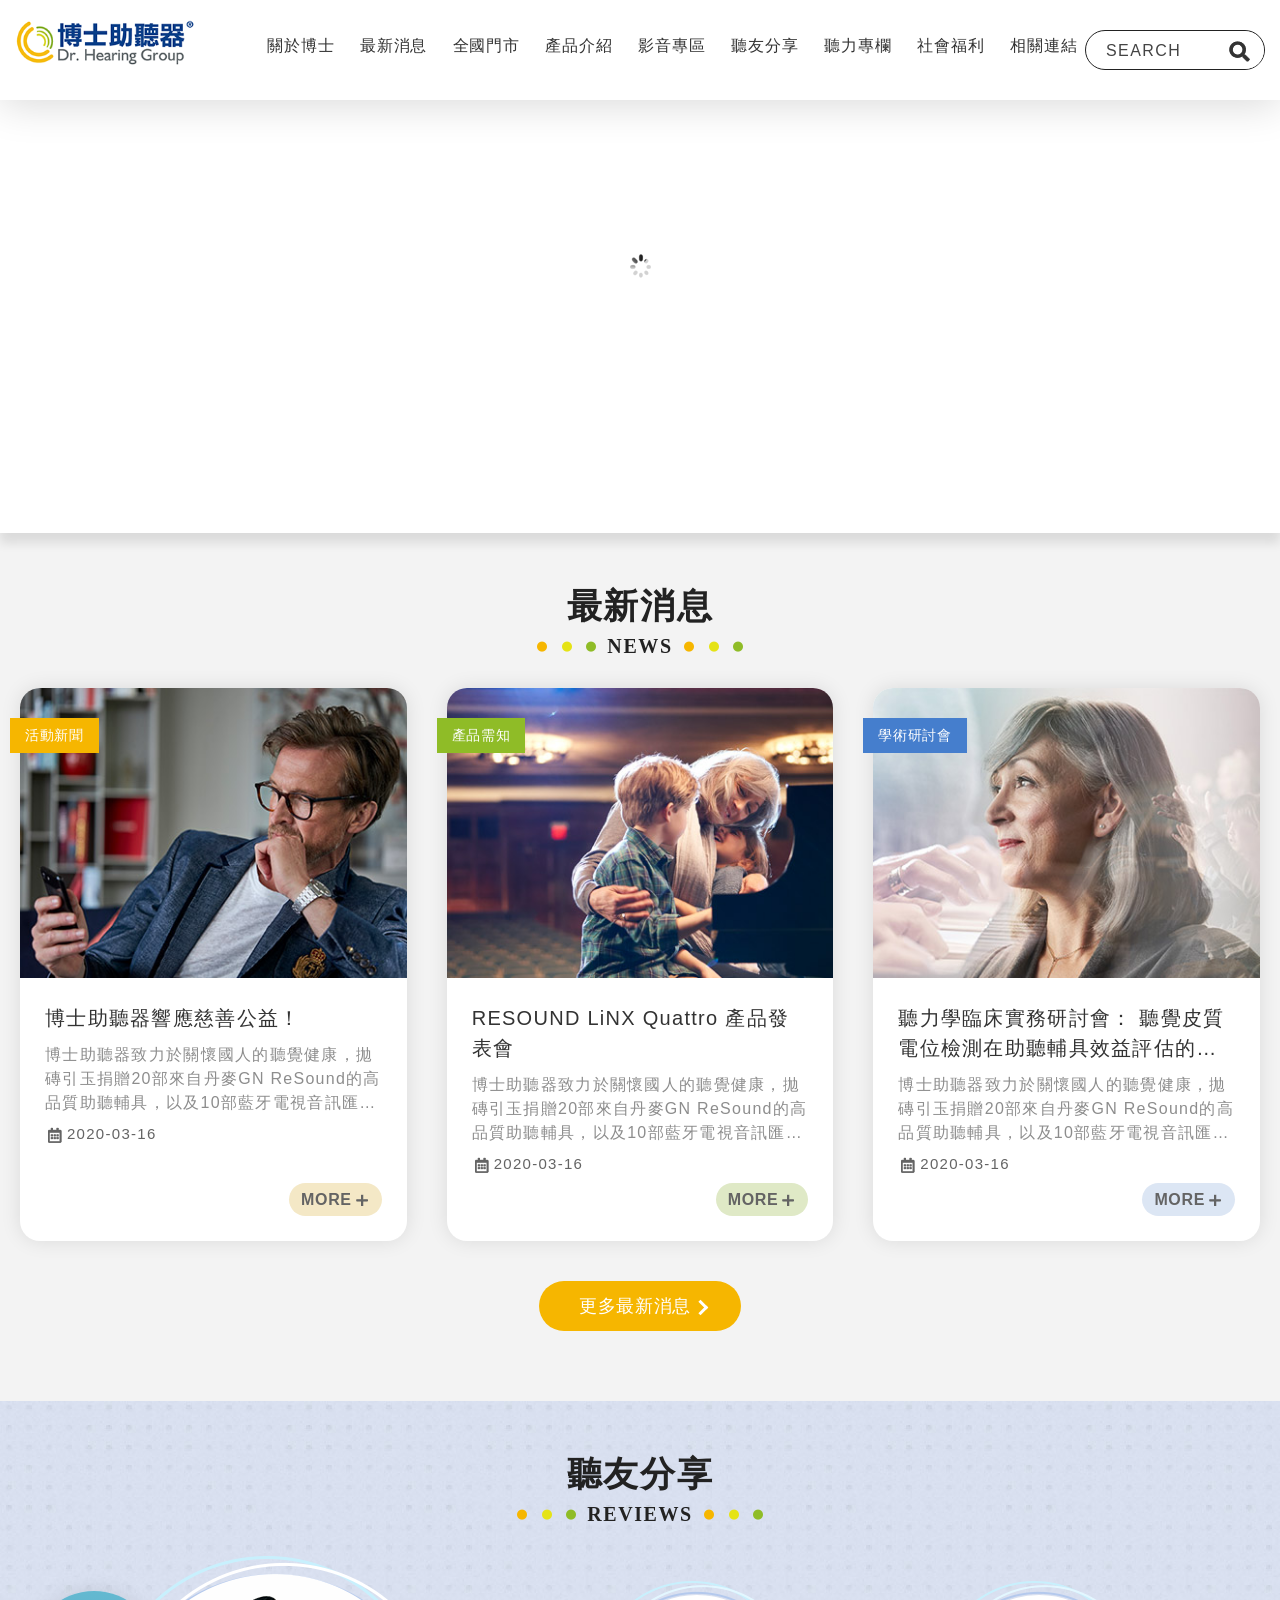
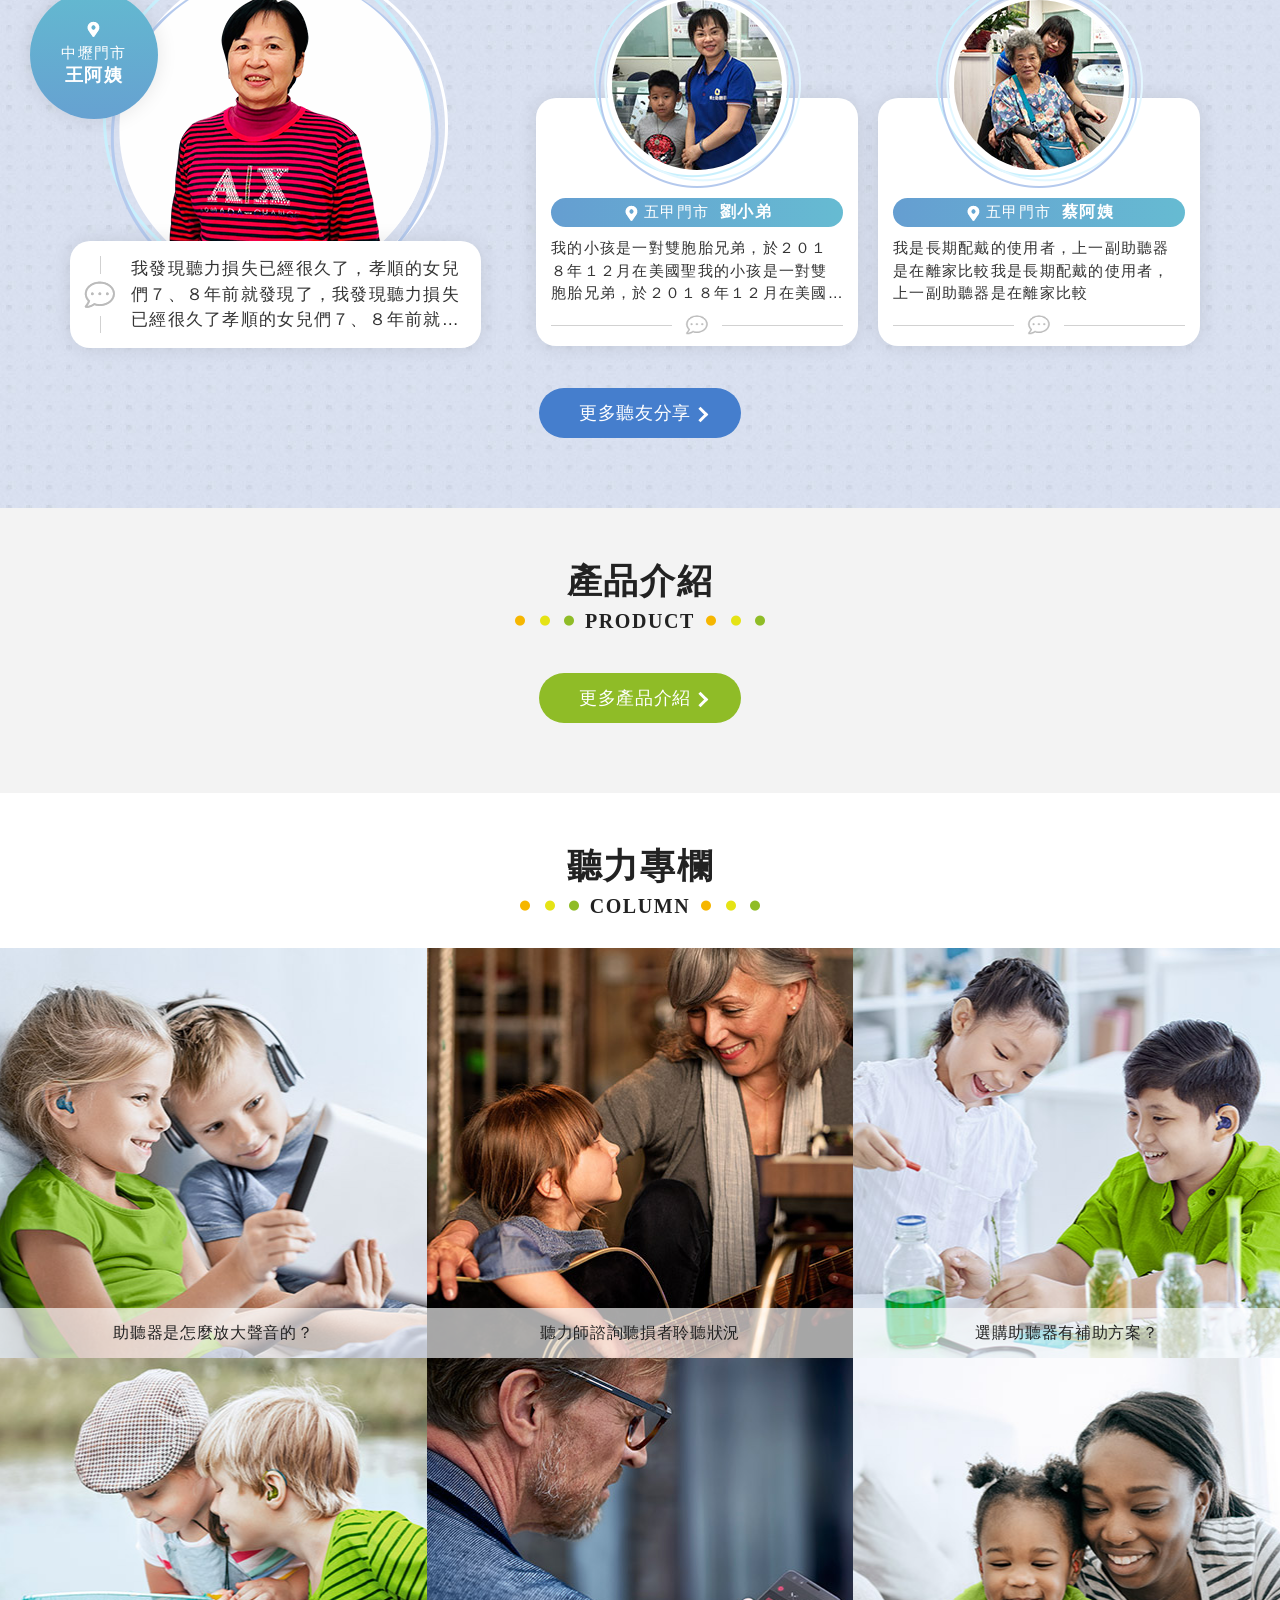
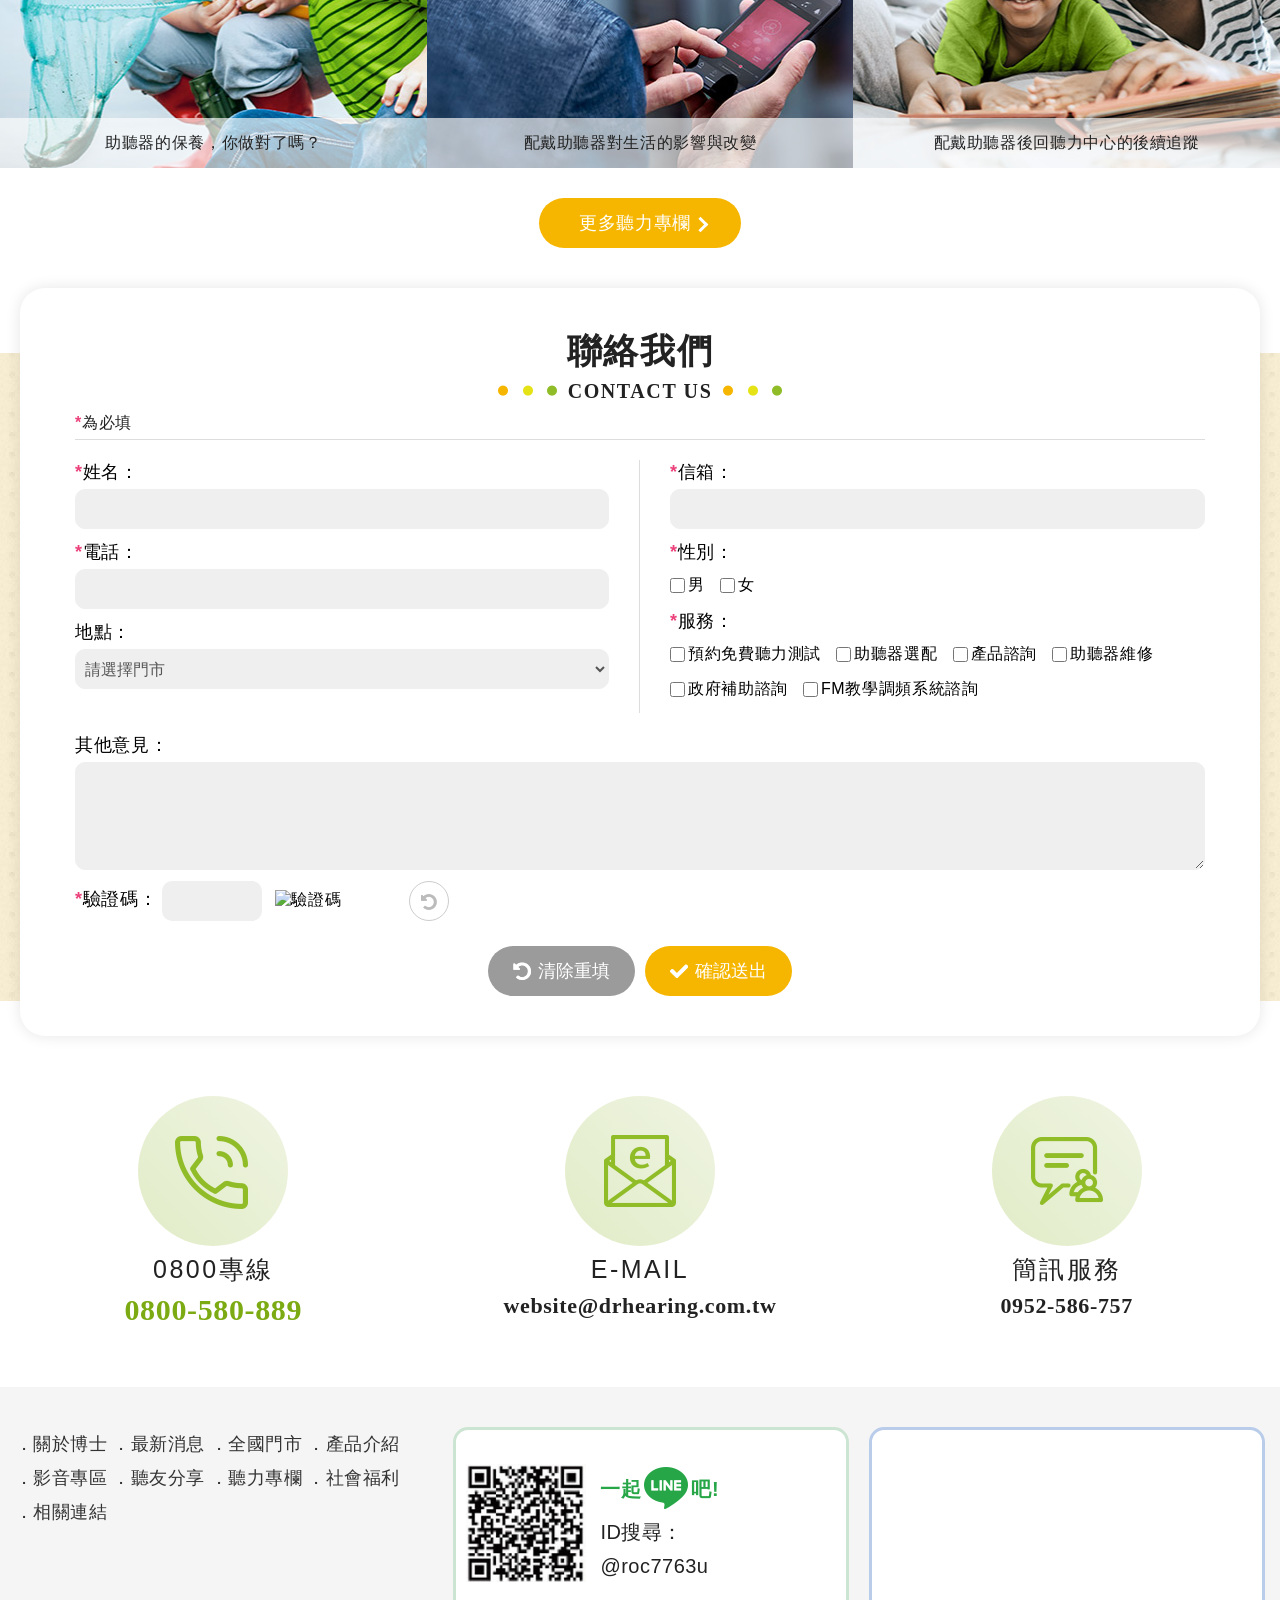
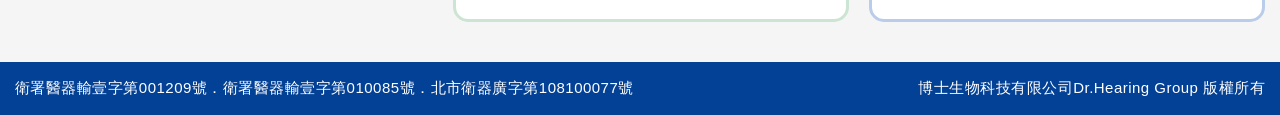
==== drhearing/index.html @ f8153445 "Add files via upload" ====
<!doctype html>
<html lang="zh-Hant-TW">
<head>
<meta charset="utf-8">
<meta http-equiv="content-language" content="zh-Hant-TW" />
<meta name="viewport" content="width=device-width, initial-scale=1.0, user-scalable=no, minimum-scale=1.0, maximum-scale=1.0" />
<meta name="apple-mobile-web-app-capable" content="yes" />
<title>首頁-博士助聽器</title>
<link rel="shortcut icon" href="layout/tw/images/favicon.ico" type="image/x-icon"/>
<link href="layout/tw/css/style.css" rel="stylesheet" type="text/css" />
<link href="layout/tw/css/jquery.mmenu.css" rel="stylesheet" type="text/css" />
<link href="layout/tw/css/owl.carousel.css" rel="stylesheet" type="text/css" />
<link href="layout/tw/css/index.css" rel="stylesheet" type="text/css" />
<script src="js/jquery-1.8.1.min.js"></script>
<script src="js/jquery-iifun.js"></script>
<script src="js/jquery.mmenu.min.all.js"></script>

<script>
$(function() {
    $('#MenuMobile').mmenu();
});
</script>

<link href="layout/tw/css/width_narrow.css" rel="stylesheet" type="text/css" media="only screen and (max-width: 639px)" />
<link href="layout/tw/css/width_wide.css" rel="stylesheet" type="text/css" media="only screen and (min-width: 640px) and (max-width: 1023px)" />
<link href="layout/tw/css/width_desktop.css" rel="stylesheet" type="text/css" media="only screen and (min-width: 1024px)" />
<!--[if IE 9]>
<link href="layout/tw/css/ie9_fix.css" rel="stylesheet" type="text/css" /><![endif]--><!-- css for IE9 -->
<script src="js/jquery.bxslider.js"></script>
<script src="js/owl.carousel.min.js"></script>
<script>
$(window).load(function(){
    //主視覺   
    $('.bxSlider_list').each(function(){
        if ($(this).find('li').length > 1) {
            $(this).bxSlider({
                mode: 'horizontal',
                auto: true,
                nextText: '下一頁',
                prevText: '上一頁',
                useCSS: false
            });
        }
    });
    $('.bxSlider_list').addClass('show')
});

$(document).ready(function(){   
    //商品輪播
    $(".product_list.owl-carousel").owlCarousel({
        rewind: true,
        nav: true,
        dots: false,
        responsiveClass: true,
        responsive: {
          0: {
            items: 1
          },
          480: {
            items: 2
          },
          768: {
            items: 3
          },
          1024: {
            items: 4
          }
        }
    });
});
</script>

</head>

<body>
<div id="Wrap">
    <!-- Header start -->
    <header id="Header"><div>
        <h1 class="logo"><a href="index.html" title="博士助聽器 Dr. Hearing Group"><img src="layout/tw/images/logo.png" alt="博士助聽器 Dr. Hearing Group"></a></h1>

        <!-- desktop menu-->
        <nav id="Menu"><div>
            <ul>
                <li><a href="">關於博士</a></li>                             
                <li><a href="content/tw/news_list.html">最新消息</a>
                    <ul>
                        <li><a href="">學術研討會</a></li>
                        <li><a href="">活動消息</a></li>
                        <li><a href="">產品新知</a></li>
                    </ul>
                </li>                             
                <li><a href="">全國門市</a></li>                             
                <li><a href="">產品介紹</a>
                    <ul>
                        <li><a href="">助聽器</a>
                            <ul>
                                <li><a href="">商品1-1</a></li>
                                <li><a href="">商品1-2</a></li>
                                <li><a href="">商品1-3</a></li>
                            </ul>
                        </li>
                        <li><a href="">FM調頻系統</a></li>
                        <li><a href="">數位無線系統</a></li>
                        <li><a href="">周邊輔具</a></li>
                        <li><a href="">耳模資訊</a></li>
                    </ul>
                </li>                             
                <li><a href="">影音專區</a>
                    <ul>
                        <li><a href="">聽力保健</a></li>
                        <li><a href="">認識助聽器</a></li>
                        <li><a href="">其他</a></li>
                    </ul>
                </li>                             
                <li><a href="">聽友分享</a></li>                             
                <li><a href="">聽力專欄</a></li>  
                <li><a href="">社會福利</a></li>  
                <li><a href="">相關連結</a>
                    <ul>
                        <li><a href="">第二層測試</a>
                            <ul>
                                <li><a href="">第三層測試</a></li>
                                <li><a href="">第三層測試</a></li>
                                <li><a href="">第三層測試</a></li>
                            </ul>
                        </li>
                        <li><a href="">第二層測試</a></li>
                    </ul>
                </li>    
            </ul>
        </div></nav>

        <!-- search-->
        <div class="header_search"> 
            <label for="">全站搜尋</label>
            <input type="text" placeholder="SEARCH" accesskey="S" /> 
            <div class="btn"><input type="submit" value="搜尋" title="搜尋" onclick="javascript:window.location.href ='content/tw/search_result.html'" /></div>
        </div>        
    </div></header><!-- Header end -->
    
    <!-- 輪播Banner -->
    <div id="KeyVisual"><div>
        <ul class="bxSlider_list">
            <li><a href="" title="標題"><img src="layout/banner_01.jpg" alt="標題" /></a></li>
            <li><a href="" title="標題"><img src="layout/banner_01.jpg" alt="標題" /></a></li>
            <li><a href="" title="標題"><img src="layout/banner_01.jpg" alt="標題" /></a></li>
        </ul>
    </div></div>
      
    <!--IndexCenter start=====-->
    <div id="Center" class="IndexCenter">
        <!-- ========== 最新消息 start ========== -->
        <div class="IndexBlock IndexNews"><div>
            <div class="indexTitle"><h2>最新消息</h2><div class="subtitle">NEWS</div></div>
            <div class="news_list">
                <div class="item"><div>
                    <div class="img"><a href="content/tw/news_cont.html"><div style="background-image: url(layout/img_news_01.jpg);"></div></a></div>
                    <div class="cont">
                        <div class="tag">活動新聞</div>
                        <div class="title"><a href="content/tw/news_cont.html">博士助聽器響應慈善公益！</a></div>
                        <div class="desc">
                            博士助聽器致力於關懷國人的聽覺健康，拋磚引玉捐贈20部來自丹麥GN ReSound的高品質助聽輔具，以及10部藍牙電視音訊匯流器提供給弘道老人福利基金會，期盼能讓更多朋友一同共襄盛舉，並提升長者們的生活品質 
                        </div>
                        <div class="date">2020-03-16</div>       
                    </div>
                    <div class="more_btn"><a href="content/tw/news_cont.html">MORE</a></div>
                </div></div>

                <div class="item"><div> 
                    <div class="img"><a href="content/tw/news_cont.html"><div style="background-image: url(layout/img_news_02.jpg);"></div></a></div>
                    <div class="cont">
                        <div class="tag">產品需知</div>
                        <div class="title"><a href="content/tw/news_cont.html">RESOUND LiNX Quattro 產品發表會</a></div>
                        <div class="desc">
                            博士助聽器致力於關懷國人的聽覺健康，拋磚引玉捐贈20部來自丹麥GN ReSound的高品質助聽輔具，以及10部藍牙電視音訊匯流器提供給弘道老人福利基金會，期盼能讓更多朋友一同共襄盛舉，並提升長者們的生活品質                        
                        </div>
                        <div class="date">2020-03-16</div>       
                    </div>
                    <div class="more_btn"><a href="content/tw/news_cont.html">MORE</a></div>
                </div></div>

                <div class="item"><div>   
                    <div class="img"><a href="content/tw/news_cont.html"><div style="background-image: url(layout/img_news_03.jpg);"></div></a></div>
                    <div class="cont">
                        <div class="tag">學術研討會</div>
                        <div class="title"><a href="content/tw/news_cont.html">聽力學臨床實務研討會： 聽覺皮質電位檢測在助聽輔具效益評估的應用</a></div>
                        <div class="desc">
                            博士助聽器致力於關懷國人的聽覺健康，拋磚引玉捐贈20部來自丹麥GN ReSound的高品質助聽輔具，以及10部藍牙電視音訊匯流器提供給弘道老人福利基金會，期盼能讓更多朋友一同共襄盛舉，並提升長者們的生活品質                        
                        </div>
                        <div class="date">2020-03-16</div>       
                    </div>
                    <div class="more_btn"><a href="content/tw/news_cont.html">MORE</a></div>
                </div></div> 
            </div>
            <div class="indexMoreBtn"><a href=""><span>更多最新消息</span></a></div>        
        </div></div><!-- ========== 最新消息 end ========== -->

        <!-- ========== 聽友分享 start ==========-->
        <div class="IndexBlock IndexReviews"><div>
            <div class="indexTitle"><h2>聽友分享</h2><div class="subtitle">REVIEWS</div></div>
            <div class="reviews_box"><div>
                <!-- 分享者(大) -->
                <div class="sharer_big itemBox">
                    <div class="img_box">
                        <div class="info"><div>
                            <div class="store"><span>中壢門市</span></div>
                            <div class="name">王阿姨</div>
                        </div></div>
                        <!-- 人物圖片尺寸建議310px*310px -->
                        <div class="img"><div><img src="layout/img_sharer_01.png" alt="王阿姨"></div></div>
                    </div>
                    <div class="cont">
                        <div class="desc">
                            <span><a href="">
                            我發現聽力損失已經很久了，孝順的女兒們７、８年前就發現了，我發現聽力損失已經很久了孝順的女兒們７、８年前就發現了，我發現聽力損失已經很久了孝順的
                            </a></span>
                        </div>         
                    </div>       
                </div>

                <!-- 分享者(中) -->
                <div class="sharer_mid itemBox">
                    <div class="item"><div>
                        <div class="img"><div><img src="layout/img_sharer_02.jpg" alt="劉小弟"></div></div>
                        <div class="cont">
                            <div class="info">
                                <div class="store">五甲門市</div>
                                <div class="name">劉小弟</div>
                            </div>
                            <div class="desc">
                                <span><a href="">
                                我的小孩是一對雙胞胎兄弟，於２０１８年１２月在美國聖我的小孩是一對雙胞胎兄弟，於２０１８年１２月在美國聖
                                </a></span>
                            </div>
                        </div>
                    </div></div>

                    <div class="item"><div>
                        <div class="img"><div><img src="layout/img_sharer_03.jpg" alt="蔡阿姨"></div></div>
                        <div class="cont">
                            <div class="info">
                                <div class="store">五甲門市</div>
                                <div class="name">蔡阿姨</div>
                            </div>
                            <div class="desc">
                                <span><a href="">
                                我是長期配戴的使用者，上一副助聽器是在離家比較我是長期配戴的使用者，上一副助聽器是在離家比較
                                </a></span>
                            </div>
                        </div>
                    </div></div>  
                </div>

            </div></div>
            <div class="indexMoreBtn"><a href=""><span>更多聽友分享</span></a></div>   
        </div></div><!--========== 聽友分享 end ========== -->

        <!-- ========== 產品介紹 start ==========-->
        <div class="IndexBlock IndexProduct"><div>
            <div class="indexTitle"><h2>產品介紹</h2><div class="subtitle">PRODUCT</div></div>
            <div class="product_list owl-carousel">
                <div class="item"><div>
                    <div class="img"><a href=""><div style="background-image:url(layout/img_pro_01.jpg)"></div></a></div>          
                    <div class="cont">
                        <div class="brand"><a href="">Starkey</a></div>
                        <div class="title"><a href="">Starkey Livio 1000a全新特仕版</a></div>
                    </div>
                    <div class="more_btn"><a href="">MORE</a></div>
                </div></div>             
                <div class="item"><div>
                    <div class="img"><a href=""><div style="background-image:url(layout/img_pro_02.jpg)"></div></a></div>          
                    <div class="cont">
                        <div class="brand"><a href="">PHONAK</a></div>
                        <div class="title"><a href="">CROS B 單側聽損使用者</a></div>
                    </div>
                    <div class="more_btn"><a href="">MORE</a></div>
                </div></div>   
                <div class="item"><div>
                    <div class="img"><a href=""><div style="background-image:url(layout/img_pro_03.jpg)"></div></a></div>          
                    <div class="cont">
                        <div class="brand"><a href="">PHONAK</a></div>
                        <div class="title"><a href="">Naída™ B 強力型助聽器</a></div>
                    </div>
                    <div class="more_btn"><a href="">MORE</a></div>
                </div></div> 
                <div class="item"><div>
                    <div class="img"><a href=""><div style="background-image:url(layout/img_pro_04.jpg)"></div></a></div>          
                    <div class="cont">
                        <div class="brand"><a href="">Starkey</a></div>
                        <div class="title"><a href="">Starkey Livio 1000a全新特仕版</a></div>
                    </div>
                    <div class="more_btn"><a href="">MORE</a></div>
                </div></div>
                <div class="item"><div>
                    <div class="img"><a href=""><div style="background-image:url(layout/img_pro_03.jpg)"></div></a></div>          
                    <div class="cont">
                        <div class="brand"><a href="">Starkey</a></div>
                        <div class="title"><a href="">Starkey Livio 1000a全新特仕版</a></div>
                    </div>
                    <div class="more_btn"><a href="">MORE</a></div>
                </div></div> 
                <div class="item"><div>
                    <div class="img"><a href=""><div style="background-image:url(layout/img_pro_04.jpg)"></div></a></div>          
                    <div class="cont">
                        <div class="brand"><a href="">Starkey</a></div>
                        <div class="title"><a href="">Starkey Livio 1000a全新特仕版</a></div>
                    </div>
                    <div class="more_btn"><a href="">MORE</a></div>
                </div></div>

            </div>
            <div class="indexMoreBtn"><a href=""><span>更多產品介紹</span></a></div>   
        </div></div><!--========== 產品介紹 end ========== -->

        <!-- ========== 聽力專欄 start ==========-->
        <div class="IndexColumn">
            <div class="hearing_box titleColumn"><div>
                <div class="indexTitle"><h2>聽力專欄</h2><div class="subtitle">COLUMN</div></div>
            </div></div>
            <div class="hearing_box"><div>
                <div class="img"><a href=""><div style="background-image: url(layout/img_column_01.jpg);"></div></a></div>
                <div class="cont"><a href="">
                    <div class="title">助聽器是怎麼放大聲音的？</div>    
                    <div class="desc">
                        隨著時代變遷，助聽器的普及率與接受度逐漸升高。然而仍有些民眾對於助聽器仍抱持著敬而遠之的態度：覺得讓談話者說話時說大聲一點就好，甚至配戴就好像必須面對自己在生理上有所缺失。其實就像看不清楚時得配眼鏡輔助、牙齒耗損可以訂製假牙、聽不清楚則能選配助聽器。  
                    </div>            
                </a></div>   
            </div></div>
            <div class="hearing_box"><div>
                <div class="img"><a href=""><div style="background-image: url(layout/img_column_02.jpg);"></div></a></div>
                <div class="cont"><a href="">
                    <div class="title">聽力師諮詢聽損者聆聽狀況</div>    
                    <div class="desc">
                        隨著時代變遷，助聽器的普及率與接受度逐漸升高。然而仍有些民眾對於助聽器仍抱持著敬而遠之的態度：覺得讓談話者說話時說大聲一點就好，甚至配戴就好像必須面對自己在生理上有所缺失。其實就像看不清楚時得配眼鏡輔助、牙齒耗損可以訂製假牙、聽不清楚則能選配助聽器。  
                    </div>            
                </a></div>   
            </div></div>
            <div class="hearing_box"><div>
                <div class="img"><a href=""><div style="background-image: url(layout/img_column_03.jpg);"></div></a></div>
                <div class="cont"><a href="">
                    <div class="title">選購助聽器有補助方案？</div>    
                    <div class="desc">
                        隨著時代變遷，助聽器的普及率與接受度逐漸升高。然而仍有些民眾對於助聽器仍抱持著敬而遠之的態度：覺得讓談話者說話時說大聲一點就好，甚至配戴就好像必須面對自己在生理上有所缺失。其實就像看不清楚時得配眼鏡輔助、牙齒耗損可以訂製假牙、聽不清楚則能選配助聽器。  
                    </div>            
                </a></div>   
            </div></div>
            <div class="hearing_box"><div>
                <div class="img"><a href=""><div style="background-image: url(layout/img_column_04.jpg);"></div></a></div>
                <div class="cont"><a href="">
                    <div class="title">助聽器的保養，你做對了嗎？</div>    
                    <div class="desc">
                        隨著時代變遷，助聽器的普及率與接受度逐漸升高。然而仍有些民眾對於助聽器仍抱持著敬而遠之的態度：覺得讓談話者說話時說大聲一點就好，甚至配戴就好像必須面對自己在生理上有所缺失。其實就像看不清楚時得配眼鏡輔助、牙齒耗損可以訂製假牙、聽不清楚則能選配助聽器。  
                    </div>            
                </a></div>   
            </div></div>   
            <div class="hearing_box"><div>
                <div class="img"><a href=""><div style="background-image: url(layout/img_column_05.jpg);"></div></a></div>
                <div class="cont"><a href="">
                    <div class="title">配戴助聽器對生活的影響與改變</div>    
                    <div class="desc">
                        隨著時代變遷，助聽器的普及率與接受度逐漸升高。然而仍有些民眾對於助聽器仍抱持著敬而遠之的態度：覺得讓談話者說話時說大聲一點就好，甚至配戴就好像必須面對自己在生理上有所缺失。其實就像看不清楚時得配眼鏡輔助、牙齒耗損可以訂製假牙、聽不清楚則能選配助聽器。  
                    </div>            
                </a></div>   
            </div></div>
            <div class="hearing_box"><div>
                <div class="img"><a href=""><div style="background-image: url(layout/img_column_06.jpg);"></div></a></div>
                <div class="cont"><a href="">
                    <div class="title">配戴助聽器後回聽力中心的後續追蹤</div>    
                    <div class="desc">
                        隨著時代變遷，助聽器的普及率與接受度逐漸升高。然而仍有些民眾對於助聽器仍抱持著敬而遠之的態度：覺得讓談話者說話時說大聲一點就好，甚至配戴就好像必須面對自己在生理上有所缺失。其實就像看不清楚時得配眼鏡輔助、牙齒耗損可以訂製假牙、聽不清楚則能選配助聽器。  
                    </div>            
                </a></div>   
            </div></div>  
            <div class="hearing_box moreBtn"><a href="">
                <div class="btn"><div class="icon"></div><div class="text">更多聽力專欄</div></div>
            </a></div>
        </div><!--========== 聽力專欄 end ========== -->

        <!-- ========== 聯絡我們 start ==========-->
        <div class="IndexBlock IndexContactUs"><div>
            <div class="indexTitle"><h2>聯絡我們</h2><div class="subtitle">CONTACT US</div></div>
            <fieldset class="FormGroup FormElmt">
                <legend class="form_group_title"><span>聯絡我們</span></legend>
                <div class="textBlock"><span class="required">*</span>為必填</div>
                <div class="FormTableWrap">
                    <div class="FormTable col-2">
                        <div class="item">
                            <div class="title"><span class="required">*</span><label>姓名</label></div>
                            <div class="cont"><input type="text" class="fullwidth" /></div>  
                        </div>
                        <div class="item">
                            <div class="title"><span class="required">*</span><label>電話</label></div>
                            <div class="cont"><input type="text" class="fullwidth" /></div>  
                        </div>
                        <div class="item">
                            <div class="title"><label>地點</label></div>
                            <div class="cont">
                                <select title="請選擇門市" class="fullwidth">
                                    <option>請選擇門市</option>
                                    <option>基隆門市</option>
                                    <option>台北復興門市</option>
                                    <option>台北天母門市</option>       
                                </select>
                            </div>  
                        </div>         
                    </div>
                    <div class="FormTable col-2">
                        <div class="item">
                            <div class="title"><span class="required">*</span><label>信箱</label></div>
                            <div class="cont"><input type="text" class="fullwidth" /></div>  
                        </div>
                        <div class="item">
                            <div class="title"><span class="required">*</span>性別</div>
                            <div class="cont">
                                <div class="input_group">
                                    <div><label><input type="checkbox" name="">男</label></div>
                                    <div><label><input type="checkbox" name="">女</label></div>
                                </div>  
                            </div>  
                        </div>
                        <div class="item">
                            <div class="title"><span class="required">*</span>服務</div>
                            <div class="cont">
                                <div class="input_group">
                                    <div><label><input type="checkbox" name="">預約免費聽力測試</label></div>
                                    <div><label><input type="checkbox" name="">助聽器選配</label></div>
                                    <div><label><input type="checkbox" name="">產品諮詢</label></div>
                                    <div><label><input type="checkbox" name="">助聽器維修</label></div>
                                    <div><label><input type="checkbox" name="">政府補助諮詢</label></div>
                                    <div><label><input type="checkbox" name="">FM教學調頻系統諮詢</label></div>
                                </div>    
                            </div>  
                        </div>
                    </div>
                    <div class="FormTable col-1">
                        <div class="item">
                            <div class="title"><label>其他意見</label></div>
                            <div class="cont"><textarea rows="5" class="fullwidth"></textarea></div>  
                        </div>     
                        <div class="item randomcodeBox">
                            <div class="title"><span class="required">*</span><label>驗證碼</label></div>
                            <div class="cont">
                                <div class="randomcode">
                                    <div class="input"><input type="text" title="輸入驗證碼" /></div>
                                    <div class="img"><img src="layout/RandomCode.jpg" alt="驗證碼" /></div>
                                    <div class="btn">
                                        <span class="refresh"><input type="button" value="更換驗證碼" title="更換驗證碼" /></span>
                                    </div>
                                </div>
                            </div>  
                        </div>  
                    </div>
                </div>        
            </fieldset>
            <div class="BtnCommon large">
                <div class="reset"><span><input type="reset" value="清除重填" /></span></div>
                <div class="submit"><span><input type="submit" value="確認送出" /></span></div>
            </div>
        </div></div><!--========== 聯絡我們 end ========== -->

        <!-- ========== 聯絡資訊 start ==========-->
        <div class="IndexBlock IndexInfo"><div>
            <div class="info_list">
                <div class="item">
                    <div class="iconBox"><img src="layout/icon_contact_01.png"></div>
                    <div class="title">0800專線</div>
                    <div class="cont"><span class="big">0800-580-889</span></div>
                </div>
                <div class="item">
                    <div class="iconBox"><img src="layout/icon_contact_02.png"></div>
                    <div class="title">E-mail</div>
                    <div class="cont">website@drhearing.com.tw</div>
                </div> 
                <div class="item">
                    <div class="iconBox"><img src="layout/icon_contact_03.png"></div>
                    <div class="title">簡訊服務</div>
                    <div class="cont">0952-586-757</div>
                </div>  
            </div>
            
        </div></div><!--========== 聯絡我們 end ========== -->

    </div><!--IndexCenter end=====-->

    <div class="BtnTop"><a href="#" title="回最上層">TOP</a></div>

    <!--Footer-->
    <footer id="Footer">
        <div class="footerTop">
            <div class="footer_menu">
                <ul>
                    <li><a href="">關於博士</a></li>
                    <li><a href="">最新消息</a></li>
                    <li><a href="">全國門市</a></li>
                    <li><a href="">產品介紹</a></li>
                    <li><a href="">影音專區</a></li>
                    <li><a href="">聽友分享</a></li>
                    <li><a href="">聽力專欄</a></li>
                    <li><a href="">社會福利</a></li>
                    <li><a href="">相關連結</a></li>
                </ul> 
            </div>
            <div class="footer_social">
                <div class="Line item"><div>
                    <div class="QRcode"><img src="layout/img_QRcode.jpg" alt="博士助聽器 Line QR code"></div>
                    <div class="cont">
                        <div class="title">一起<img src="layout/tw/images/img_line.png" alt="Line">吧!</div>
                        <div class="text">ID搜尋：<br> @roc7763u </div>
                    </div>  
                </div></div>
                <div class="Facebook item"><div>
                    <iframe src="https://www.facebook.com/plugins/page.php?href=https%3A%2F%2Fwww.facebook.com%2F%25E5%258D%259A%25E5%25A3%25AB%25E5%258A%25A9%25E8%2581%25BD%25E5%2599%25A8-DrHearing-Group-549896291707597%2F&tabs=timeline&width=340&height=165&small_header=false&adapt_container_width=true&hide_cover=false&show_facepile=true&appId" scrolling="no" frameborder="0" allowTransparency="true" allow="encrypted-media"></iframe>                
                </div></div>
            </div>
        </div>

        <div class="footerBottom"><div>
            <ul class="text">
                <li>衛署醫器輸壹字第001209號</li>
                <li>衛署醫器輸壹字第010085號</li>
                <li>北市衛器廣字第108100077號</li>
            </ul>
            <div class="Copyright"><span>博士生物科技有限公司Dr.Hearing Group 版權所有</span></div>
        </div></div>
    </footer>

    <!-- 行動裝置版選單-->
    <div id="nav">
        <div class="switch"><a href="#MenuMobile"><span class="menu-action"><i></i></span></a></div>
        <div id="MenuMobile">
            <ul>
                <li class="mm-search"><span class="search_box"><input placeholder="站內搜尋" type="text" value="" /><input type="button" value="搜尋" class="btn" /></span></li>
                <li><a href="index.html">首頁</a></li>         
                <li><a href="">關於博士</a></li>                             
                <li><a href="content/tw/news_list.html">最新消息</a>
                    <ul>
                        <li><a href="">學術研討會</a></li>
                        <li><a href="">活動消息</a></li>
                        <li><a href="">產品新知</a></li>
                    </ul>
                </li>                             
                <li><a href="">全國門市</a></li>                             
                <li><a href="">產品介紹</a>
                    <ul>
                        <li><a href="">助聽器</a>
                            <ul>
                                <li><a href="">商品1-1</a></li>
                                <li><a href="">商品1-2</a></li>
                                <li><a href="">商品1-3</a></li>
                            </ul>
                        </li>
                        <li><a href="">FM調頻系統</a></li>
                        <li><a href="">數位無線系統</a></li>
                        <li><a href="">周邊輔具</a></li>
                        <li><a href="">耳模資訊</a></li>
                    </ul>
                </li>                             
                <li><a href="">影音專區</a>
                    <ul>
                        <li><a href="">聽力保健</a></li>
                        <li><a href="">認識助聽器</a></li>
                        <li><a href="">其他</a></li>
                    </ul>
                </li>                             
                <li><a href="">聽友分享</a></li>                             
                <li><a href="">聽力專欄</a></li>  
                <li><a href="">社會福利</a></li>  
                <li><a href="">相關連結</a></li>                                       
            </ul>
        </div>
    </div>
 
<!--下列css及網頁大集合連結為測試資料,套程式時請刪除-->
<!-- <div class="ifun_text_menu">
    <ul>
        <li><a href="">Menu</a>
            <ul>
                <li><a href="index.html">首頁</a></li>
				<li><a href="content/tw/news_cont.html">單篇</a></li>
                <li><a href="content/tw/news_list.html">文字列表</a></li>         
                <li><a href="content/tw/pic_list.html">圖文列表</a></li>

            </ul>
        </li>
    </ul>
</div> -->
<!--網頁大集合end-->

</div><!-- wrap end -->
</body>
</html>
---- drhearing/layout/tw/css/style.css ----
@charset "utf-8";
@import url('https://fonts.googleapis.com/css?family=Noto+Sans+TC:100,300,400,500,700,900&display=swap'); /* 字型Noto Sans TC(思源黑體), font-weight:100,300,400,500,700,900 */
@import url('https://fonts.googleapis.com/css2?family=Nunito:wght@300;400;700;800&display=swap'); /* 字型Nunito font-weight:300,400,700,800 */
@import url('fonts.css'); /* 文字字型, IE 不能用googlefont連結,所以加上字型CSS預備 與 ICON字型 */

/* CSS Reset */
html, body, div, span, applet, object, iframe, form,
h1, h2, h3, h4, h5, h6, p, blockquote, pre, a, 
em, img, q, strong, sub, sup,
dl, dt, dd, ol, ul, li { margin:0; padding:0; }
img { border:0; }
ul, ol { list-style:none; }
table { border-collapse:collapse;}
p { line-height:160%; padding:3px 0; }

select { padding:0; }
select, input, textarea { margin:0; font-family: 'Noto Sans TC', "Microsoft JhengHei", "微軟正黑體", "Heiti TC", "黑體-繁", 'Arial', sans-serif; }
input[type="button"], input[type="submit"], input[type="reset"] { padding:6px 4px; }
input[type="checkbox"], input[type="radio"] { margin-right:3px; vertical-align:middle; width: 15px; height: 15px; }
input[type="button"], input[type="submit"], input[type="reset"], select, button { cursor:pointer; }

html, body, div, span, applet, object, iframe, h1, h2, h3, h4, h5, h6, p, blockquote, pre, a, abbr, acronym, address, big, cite, code, del, dfn, em, font, img, ins, kbd, q, s, samp, small, strike, strong, sub, sup, tt, var, b, u, i, center, dl, dt, dd, ol, ul, li, fieldset, form, label, legend, table, caption, tbody, tfoot, thead, tr, th, td, textarea, input{ box-sizing:border-box;}

/* 基本設定 */
body { color:#333; background-color:#fff; letter-spacing:0.04em;
    font-family: 'Noto Sans TC', "Microsoft JhengHei", "微軟正黑體", "Heiti TC", "黑體-繁",'Arial', sans-serif; 
	-webkit-text-size-adjust: 100%;
}
h1, h2, h3, h4, h5, h6, .title { 
	font-family: 'Noto Sans TC', "Microsoft JhengHei", "微軟正黑體", "Heiti TC", "黑體-繁", 'Arial', sans-serif; 
}
.clear { clear:both; float:none; height:0px; width:0; border:none; overflow:hidden; }
.none { display:none; }
hr { clear:both; height:1px; border:0; background-color:#c0c0c0; width:100%; margin:20px 0; }

/* 連結 */
a { text-decoration:none; color:#333; }
a:hover { text-decoration:none; color:#2f6fc8; }

/* 反選 */
::selection{ background-color:#ffbf0a; color: #222; }

/* Body */
body.fixed{ overflow:hidden; }
#Wrap{ min-width:320px; }

/*----------------------------------------------------------------------*/
/* Header */
#Header{ width: 100%; background-color: rgba(255,255,255,0.9);
    box-shadow:0 5px 40px rgba(0,0,0,0.15); box-sizing: border-box;
}
#Header::after{ content:''; clear:both; display:block; }
#Header .logo a{ width: 100%; height: 100%; display: block; }
#Header .logo a img{ width:100%; height:auto; vertical-align: middle; }

/* 全站搜尋 */
.header_search { 
    background: #fff; color: #333; height: 40px; line-height: 40px; border-radius: 35px; z-index: 9;
    overflow: hidden; position: relative; width: 200px; padding-right: 45px; box-sizing: border-box;
    border: 1px solid #222; 
}
.header_search input { border: none; height: 40px; line-height: 40px; }
.header_search input[type="text"] { box-sizing: border-box; width: 100%; font-size: 1em; letter-spacing: .0875em; 
    border-radius: 35px 0 0 35px; background-color: transparent; color: #222; font-weight:400; 
    padding: 0 20px; vertical-align: top; 
    -webkit-transition: background-color 0.2s ease-in;
    -moz-transition: background-color 0.2s ease-in;
    transition: background-color 0.2s ease-in;
}
.header_search input[type="text"]::-webkit-input-placeholder { color: #444; }/* Edge */
.header_search input[type="text"]:-ms-input-placeholder { color: #444; }/* Internet Explorer 10-11 */
.header_search input[type="text"]::placeholder { color: #444; }
.header_search input[type="text"]:focus::placeholder{ color: #000; }
.header_search input[type="text"]:focus{ outline: 0; background-color: #fff9ce; }
.header_search .btn { height: 100%; position: absolute; right: 0; top: 0; }
.header_search .btn input { background-image: url(../images/icon_search.png); background-repeat: no-repeat; 
    background-position: 10px center; border-radius: 0 35px 35px 0; vertical-align: top; 
    text-indent: -9999px; width: 45px; background-color: #fff; 
    -webkit-transition: all 0.25s ease; 
    -moz-transition: all 0.25s ease; 
    transition: all 0.25s ease; 
}
.header_search .btn input:hover, .header_search .btn input:focus { background-color: #ffe373; }
.header_search label { display: none; }

/*----------------------------------------------------------------------*/
/* bxSlider_list共通設定 */
/* 不顯示子項目 */
.bxSlider_list li { float:left; list-style:none; position:relative; display:none; }
/* 顯示第一筆項目 */  
.bxSlider_list li:first-child { display:block; }
/* 當JS執行時顯示全部 */
.bx-viewport ul.bxSlider_list li { display:block; }

.bx-viewport { z-index:9900; position:relative; zoom:1; }
.bx-wrapper { position:relative; margin:auto; padding:0; zoom:1; }
.bx-wrapper .bx-controls-direction a.disabled { display:none; }

/*----------------------------------------------------------------------*/
/* KeyVisual */
#KeyVisual { width:100%; clear:both; position:relative; z-index:9999; overflow:hidden; box-shadow: 0 10px 10px rgba(0,0,0,0.10); }
#KeyVisual::after{ content:''; width:100%; height:100px; 
    display:block; position: absolute; bottom:0; left:0; background-size:contain; 
}
#KeyVisual .bx-wrapper { overflow:hidden; padding-bottom:41.6666666666%; }
#KeyVisual .bx-wrapper img { width:100%; }
#KeyVisual .bx-viewport { height:auto !important; position:absolute !important; }

    /* 修改Key visual圖片載入時Slider高度過高問題 */
    #KeyVisual .bxSlider_list { position:relative; }
    /* 載入時顯示loading動畫,載完後圖片淡入 */
    #KeyVisual .bxSlider_list { background:url("../images/loader.gif") no-repeat center center; overflow:hidden; }
    #KeyVisual .bxSlider_list li img { 
        opacity:0; display:block; 
        -webkit-transition: all 0.8s ease;
        -moz-transition: all 0.8s ease;
        transition: all 0.8s ease;
    }
    #KeyVisual .bx-viewport .bxSlider_list { background-image:none; }
    #KeyVisual .bxSlider_list.show li img { opacity:1; }

#KeyVisual .bxSlider_list li { width:100%; }
#KeyVisual .bxSlider_list li a { display:block; width:100%; height:100%; }
#KeyVisual .bxSlider_list li img { width:100%; height:auto; }

/* DIRECTION CONTROLS (NEXT / PREV) */
#KeyVisual .bx-wrapper .bx-controls-direction a { 
    display:block; position:absolute; top:50%; text-indent:-10000px; z-index:9999;
    background-color:rgba(255,255,255,0);
    -webkit-border-radius:50%;
    -moz-border-radius:50%;
    border-radius:50%;
    -webkit-transition: all 0.3s ease-out; 
    -moz-transition: all 0.3s ease-out; 
    transition: all 0.3s ease-out;  
}
#KeyVisual .bx-wrapper .bx-controls-direction a::after { 
    content:''; display:block; position:absolute; top:50%;
    border-left:5px solid #fff; border-top:5px solid #fff;
    -webkit-transition: all 0.3s ease-out; 
    -moz-transition: all 0.3s ease-out; 
    transition: all 0.3s ease-out;  
}
#KeyVisual .bx-wrapper .bx-controls-direction a:hover::after { 
    opacity:1;
}
#KeyVisual .bx-wrapper .bx-controls-direction .bx-prev { 
    left:30px; 
}
#KeyVisual .bx-wrapper .bx-controls-direction .bx-next { 
    right:30px; 
}
#KeyVisual .bx-wrapper .bx-controls-direction .bx-prev::after { 
    -webkit-transform: rotate(-45deg);
    -moz-transform: rotate(-45deg);
    transform: rotate(-45deg);
}
#KeyVisual .bx-wrapper .bx-controls-direction .bx-next::after { 
    -webkit-transform: rotate(135deg);
    -moz-transform: rotate(135deg);
    transform: rotate(135deg);
}
/* PAGER */
#KeyVisual .bx-wrapper .bx-pager { position:absolute; bottom:10px; width:100%; padding:0 40px; z-index:100010; 
    text-align:center; box-sizing:border-box; 
}
#KeyVisual .bx-wrapper .bx-pager .bx-pager-item,
#KeyVisual .bx-wrapper .bx-controls-auto .bx-controls-auto-item { display:inline-block; }
#KeyVisual .bx-wrapper .bx-pager.bx-default-pager a { 
    text-indent:10000px; display:block; width:25px; height:10px; margin:0 5px; background-color:#fff; 
    -webkit-border-radius:10px;
    -moz-border-radius:10px;
    border-radius:10px;
    box-shadow:0 0 10px rgba(0,0,0,0.2);
    transition: width 0.3s ease-in-out;
}
#KeyVisual .bx-wrapper .bx-pager.bx-default-pager a:hover{ background-color:#ddd;}
#KeyVisual .bx-wrapper .bx-pager.bx-default-pager a.active { background-color:#000000; width:24px; }

/*----------------------------------------------------------------------*/
/* Center */
/* 頁籤 */
.tabStyle .tabs::after{ content:''; display:block; clear:both; }

/*----------------------------------------------------------------------*/
/* Btn Top */
.BtnTop { 
	text-align:center; z-index:10001; position:fixed; bottom:65px; right:15px;
	width:40px; height:40px; display:none; 
}
.BtnTop.TopFix { display:block; }
.BtnTop a { display:block; width:50px; height:50px; background-color:rgba(255,255,255,1);
	font-weight:600; color:#6d6d6d; position:relative; z-index:10000; box-shadow: 0 5px 20px rgba(0,0,0,0.2);
	font-size:14px; padding-top:24px; text-indent: -9999px;
	-webkit-border-radius:50%;
	-moz-border-radius:50%;
	border-radius:50%;
    -webkit-transition: all 0.3s ease-out; 
    -moz-transition: all 0.3s ease-out; 
    transition: all 0.3s ease-out;  
}
.BtnTop a::after { content:''; position:absolute; top:50%; left:50%; width:8px; height:8px;
	margin-left:-4px; margin-top: -4px;
	border-top:3px solid #222; border-left:3px solid #222;
    -webkit-transform: rotate(45deg);
    -moz-transform: rotate(45deg);
    transform: rotate(45deg);
    -webkit-transition: all 0.3s ease-out; 
    -moz-transition: all 0.3s ease-out; 
    transition: all 0.3s ease-out;  
}
.BtnTop a:hover{ background-color:#f6bc0e; }	
.BtnTop a:hover::after{ border-color:#222; }

/*----------------------------------------------------------------------*/
/* Footer */
#Footer{ background-color:#f5f5f5; letter-spacing:0.03em; box-sizing: border-box; }

/* footerTop */
.footerTop { max-width: 1280px; margin: auto;  }
.footerTop::after, .footer_menu::after, .footerBottom::after, .footer_social .Line::after, .footer_social .Facebook::after{ 
    content: ""; display: block; clear: both; 
}

/* footer_menu */
.footer_menu{ font-size: 1.125em; color: #333; }
.footer_menu ul{ display: flex; flex-wrap: wrap; }
.footer_menu ul li{ flex: 0 1 auto; padding: 5px 0; margin-right: 5px; }
.footer_menu ul li::before{ content: '．'; }

/* footer_social */
.footer_social{ box-sizing: border-box; overflow: hidden; }
.footer_social .Line, .footer_social .Facebook{ margin-bottom: 20px;
    box-sizing: border-box; display: table; height: 195px;
}
.footer_social .Line > div, .footer_social .Facebook > div{ background-color: #fff; 
    vertical-align: middle; box-sizing: border-box; display: table-cell; 
    border-radius: 15px; -webkit-border-radius: 15px; -moz-border-radius: 15px;
}
.footer_social .Line > div { border:3px solid #cce4d2; padding: 20px; }
.footer_social .Line .QRcode, .footer_social .Line .cont{ display: inline-block; vertical-align: middle; }
.footer_social .Line .QRcode{ max-width: 136px; }
.footer_social .Line .QRcode img{ width: 100%; height: auto; }
.footer_social .Line .cont{ padding-left: 10px; }
.footer_social .Line .title{ color: #26a647; font-weight: 700; font-size: 1.5em; }
.footer_social .Line .title img{ padding: 0 3px; margin-bottom: 6px; vertical-align: middle; }
.footer_social .Line .text{ font-weight: 500; color: #222; line-height: 170%; }

.footer_social .Facebook > div{ border:3px solid #b9ccea; padding: 10px 20px; }
.footer_social .Facebook iframe{ width: 100%; height: 165px; border: 0; overflow:hidden; }

/* footerBottom */
.footerBottom{ background-color: #034196; color: #fff; font-size:0.938em; }
.footerBottom > div{ max-width: 1280px; margin: auto; }
.footerBottom ul.text{ overflow: hidden; }
.footerBottom ul.text li{ float: left; line-height: 150%; }
.footerBottom ul.text li::after{ content: '．'; }
.footerBottom ul.text li:last-child::after{ display: none; }

/* Copyright */
.Copyright{ line-height: 150%; }

/*----------------------------------------------------------------------*/
/* popup 彈出視窗 */
.popup_box { position:fixed; top:0; bottom:0; left:0; right:0; margin:auto; 
    width:100%; height:100%; background:rgba(0,0,0,0.6); z-index:10052; font-size:16px;
    overflow-x: hidden; overflow-y: hidden; /*overflow-y: auto;*/   
    -webkit-transition: all 0.3s ease;
    -moz-transition: all 0.3s ease;
    transition: all 0.3s ease;
    -webkit-overflow-scrolling: touch;
}
.popup_box.close { opacity:0; visibility:hidden; }
.popup_box.open { opacity:1; visibility:visible; }
.popup_box > div{ background-color:#fff; position:relative; z-index:100000; text-align:left; 
    /*overflow-x:hidden; overflow-y:auto;*/ /*overflow-y:scroll; */box-sizing:border-box; padding:30px 35px;
    -webkit-overflow-scrolling: touch;
    -moz-box-shadow: 0 0 10px rgba(0,0,0,0.5);
    -webkit-box-shadow: 0 0 10px rgba(0,0,0,0.5);
    box-shadow: 0 0 10px rgba(0,0,0,0.5);
    -webkit-border-radius:10px; 
    -moz-border-radius:10px; 
    border-radius:10px;
}
.popup_box .close{ display:block; width:40px; height:40px; line-height:40px; 
    box-sizing:border-box; z-index:1; text-decoration:none; position:relative;
    font-family:Arial; text-align:center; 
    -webkit-border-radius:50%; 
    -moz-border-radius:50%; 
    border-radius:50%;
}
.popup_box .close a{ position:relative; z-index:10006; text-indent:-9999px; display:block; color:#f5f5f5; font-size:16px; width:100%; height: 100%; }
.popup_box .close::before{ content:"\f00d"; font-family: 'Font Awesome 5 Pro'; font-weight: 400; font-size:30px;
    color:#666666; position:absolute; top:50%; left:50%; display:block; width:40px; height:40px; line-height:40px;
    margin-top:-20px; margin-left:-20px;
}
.popup_box .close:hover::before{ color:#ff8922; }

/*----------------------------------------------------------------------*/
/* 表單 */
/* 表單群組 */
/* 注意 ------
fieldset內，表單元件max-width:100%會失效(但IE沒事),加上如下兩個fix(尚未經測試),但須確保fieldset沒有左右margin
又或者,不要用fieldset,改用div
*/
/*IOS webkit fix*/
fieldset.FormGroup, fieldset.FromSubGroup { 
	width:auto;
	min-width:0;
	max-width:none;
	}
/*Mozilla fix*/
@-moz-document url-prefix() { fieldset.FormGroup, fieldset.FromSubGroup { display:table-cell; }}

.FormGroup, .FromSubGroup { 
	max-width:100%; position:relative;
	margin-left:0; margin-right:0; /*消除fieldset的左右margin*/
	}
.FormGroup::after, .FromSubGroup::after { content:''; display:block; clear:both; }
legend.form_group_title, legend.form_subgroup_title { padding-left:0; padding-right:0; }/*消除legend的左右padding*/
.FormGroup, .form_group_title, .FromSubGroup, .form_subgroup_title { box-sizing:border-box; }

.FormGroup { 
	background-color:rgba(255,255,255,1); padding:40px 35px 25px; margin-top:50px; border:0;
	margin-bottom:50px; position:relative; 
}
.FormGroup:last-child{ margin-bottom:30px; }

.FormGroup > *:last-child { margin-bottom:0; }
.form_group_title { position:absolute; top:0; display:block; margin-top:-25px; }
.form_group_title span { 
	background-color:#0cb2d5; display:inline-block; letter-spacing:0.08em; color:#fff; 

}
.FormGroup > *:last-child { margin-bottom:0; }
.FromSubGroup { 
	padding:15px 20px 30px; margin-bottom:15px; position:relative; border-bottom: 1px dashed #ccc; 
	-webkit-border-radius:5px;
	-moz-border-radius:5px;
	border-radius:5px;
}
.FromSubGroup:last-child{ border-bottom: 0; padding-bottom: 10px; }
.FromSubGroup + .FromSubGroup { margin-top:20px; }
.FromSubGroup > *:last-child { margin-bottom:0; }
.form_subgroup_title { border-bottom: 3px solid #ddd; margin-bottom: 10px; }
.form_subgroup_title span { 
	padding: 0 10px; display: inline-block; font-weight: 500; color: #333; font-size: 1.25rem; line-height: 35px;
	border-bottom: 3px solid #5081d3; position: relative; bottom:-3px;
}
.FromSubGroup > *:last-child { margin-bottom:0; }

/* 表單群組裡的元件 */
.FormGroupWarp .FormElmt input[type="text"], .FormGroupWarp .FormElmt input[type="password"], .FormGroupWarp .FormElmt input[type="file"], 
.FormGroupWarp .FormElmt input[type="number"], .FormGroupWarp .FormElmt input[type="date"], .FormGroupWarp .FormElmt input[type="month"], 
.FormGroupWarp .FormElmt input[type="week"], .FormGroupWarp .FormElmt input[type="time"], .FormGroupWarp .FormElmt input[type="datetime-local"], 
.FormGroupWarp .FormElmt input[type="email"], .FormGroupWarp .FormElmt input[type="search"], .FormGroupWarp .FormElmt input[type="tel"], 
.FormGroupWarp .FormElmt input[type="url"], .FormGroupWarp .FormElmt textarea{
    color: #777;
	-webkit-border-radius:0;
    -moz-border-radius: 0;
    border-radius: 0;
    vertical-align:inherit;
   /* margin-right:3px;*/
}

.FormGroupWarp .FormElmt input[type="text"], .FormGroupWarp .FormElmt input[type="password"], .FormGroupWarp .FormElmt input[type="number"], 
.FormGroupWarp .FormElmt input[type="date"], .FormGroupWarp .FormElmt input[type="month"], .FormGroupWarp .FormElmt input[type="week"], 
.FormGroupWarp .FormElmt input[type="time"], .FormGroupWarp .FormElmt input[type="datetime-local"], .FormGroupWarp .FormElmt input[type="email"], 
.FormGroupWarp .FormElmt input[type="search"], .FormElmt input[type="tel"], .FormGroupWarp .FormElmt input[type="url"], 
.FormGroupWarp .FormElmt textarea, .FormGroupWarp .FormElmt select{
	border: 1px solid #ccc;
    background-color: #fff;
    margin-bottom:0;
    -webkit-border-radius: 0px;
    -moz-border-radius: 0px;
    border-radius: 0px;
/*    -webkit-box-shadow: inset 1px 1px 8px #ccc;
    -moz-box-shadow: inset 1px 1px 8px #ccc;
    box-shadow: inset 1px 1px 8px #ccc;  */  
}

.FormGroupWarp .FormElmt input[type="text"]:focus, .FormGroupWarp .FormElmt input[type="password"]:focus, .FormGroupWarp .FormElmt input[type="file"]:focus, 
.FormGroupWarp .FormElmt input[type="number"]:focus, .FormGroupWarp .FormElmt input[type="date"]:focus, .FormGroupWarp .FormElmt input[type="month"]:focus,
.FormGroupWarp .FormElmt input[type="week"]:focus, .FormGroupWarp .FormElmt input[type="time"]:focus, .FormGroupWarp .FormElmt input[type="datetime-local"]:focus,
.FormGroupWarp .FormElmt input[type="email"]:focus, .FormGroupWarp .FormElmt input[type="search"]:focus, .FormGroupWarp .FormElmt input[type="tel"]:focus,
.FormGroupWarp .FormElmt input[type="url"]:focus,
.FormGroupWarp .FormElmt textarea:focus, .FormGroupWarp .FormElmt select:focus{
	-webkit-border-radius:0px;
	-moz-border-radius:0px;
	border-radius:0px;
}
.FormTableWrap{ margin-top:10px; }
.FormGroupWarp .FormTable{ margin-bottom:0; }

.FormGroup .form_group_subtitle{ border-bottom:1px solid #ececec; margin-bottom:35px; margin-top:10px; }
.FormGroup .form_group_subtitle span{ font-size:1.375em; color:#898989; background-color:#fff; 
    position:relative; z-index:999; top:14px; left:35px; padding:6px 10px; box-sizing:border-box;
    letter-spacing:0.03em;
}
.FormGroup .question_box .item .title{ font-size:1.25em; padding-left: 3rem; color:#333; }
.FormGroup .question_box .item .title .no{ width:40px; height:40px; line-height:40px; font-weight:400; }
.FormGroup .question_box .item { margin-top:10px; margin-bottom:15px; }
.FormGroup .question_box .item .cont_box{ padding-left:3rem; margin-bottom:0; }

.FormTable { width:100%; margin-bottom:20px; color:#000; }
.FormTable > tbody > tr > th::after{ content:'：'; }
.FormTable > tbody > tr > th, .FormTable > tbody > tr > td { font-size:100%; }
.FormTable > tbody > tr > th { font-weight:400; line-height:28px; position:relative; }
.FormTable > tbody > tr > th span { font-weight:bold; color:#f2234a; }
.FormTable > tbody > tr > td { line-height:35px; }
.FormTable > tbody > tr > th.text-top{ vertical-align:top; }

/* 表單群組分等分 */
.FormTableWrap::after{ content: ""; display: block; clear: both; }
.FormTableWrap{ display: flex; flex-wrap: wrap; }
.FormTableWrap .col-1.FormTable{ flex: 0 1 auto; width: 100%; }
.FormTableWrap .col-2.FormTable{ flex: 0 1 auto; width: 50%;  }
.FormTableWrap .col-2.FormTable:nth-child(2n+1){ padding-right: 30px; border-right: 1px solid #ddd; }
.FormTableWrap .col-2.FormTable:nth-child(2n+2){ padding-left: 30px; }

/* 表單內按鈕 */
.FormTable .inline_btn { padding-right:6px; }
.FormTable .inline_btn span { 
	border:1px solid #ba451a; margin-left:6px; display:inline-block; vertical-align:bottom;
	background: -webkit-linear-gradient(top,  #e67b52 0%, #ba451a 100%); 
	background: -moz-linear-gradient(top,  #e67b52 0%, #ba451a 100%); 
	background: linear-gradient(to bottom,  #e67b52 0%, #ba451a 100%);
	filter: progid:DXImageTransform.Microsoft.gradient( startColorstr='#e67b52', endColorstr='#ba451a',GradientType=0 ); /* IE6-9 */
	-webkit-border-radius:4px;
	-moz-border-radius:4px;
	border-radius:4px;
}
.FormTable .inline_btn span:hover {
	border:1px solid #fd2814;
	background: -webkit-linear-gradient(top,  #fe9b3b 0%, #fd2814 100%); 
	background: -moz-linear-gradient(top,  #fe9b3b 0%, #fd2814 100%); 
	background: linear-gradient(to bottom,  #fe9b3b 0%, #fd2814 100%);
	filter: progid:DXImageTransform.Microsoft.gradient( startColorstr='#fe9b3b', endColorstr='#fd2814',GradientType=0 ); /* IE6-9 */
}
.FormTable .inline_btn span > * { 
	padding-left:15px; padding-right:15px; padding-top:0; padding-bottom:0; border:0; color:#fff; height:30px; line-height:30px; box-sizing:border-box; 
}
.FormTable .inline_btn span[class] > * { background:url("../images/icon_inline_btn.png") no-repeat; }
.FormTable .inline_btn .search input { background-position:15px 0; padding-left:30px; }
.FormGroup span.required{ font-weight: bold; color: #ec407a; }

/*----------------------------------------------------------------------*/
/* 搜尋表單 */
/* 表單元件 */
.FormElmt input[type="text"], .FormElmt input[type="password"], .FormElmt input[type="file"], 
.FormElmt input[type="number"], .FormElmt input[type="date"], .FormElmt input[type="month"],
.FormElmt input[type="week"], .FormElmt input[type="time"], .FormElmt input[type="datetime-local"],
.FormElmt input[type="email"], .FormElmt input[type="search"], .FormElmt input[type="tel"],
.FormElmt input[type="url"] { line-height:40px; height:40px; }

.FormElmt input[type="text"], .FormElmt input[type="password"], .FormElmt input[type="file"], 
.FormElmt input[type="number"], .FormElmt input[type="date"], .FormElmt input[type="month"],
.FormElmt input[type="week"], .FormElmt input[type="time"], .FormElmt input[type="datetime-local"],
.FormElmt input[type="email"], .FormElmt input[type="search"], .FormElmt input[type="tel"],
.FormElmt input[type="url"],
.FormElmt select, .FormElmt textarea { margin-bottom: 6px; vertical-align:top; resize: vertical; }

.FormElmt input[type="text"], .FormElmt input[type="password"], 
.FormElmt input[type="number"], .FormElmt input[type="date"], .FormElmt input[type="month"],
.FormElmt input[type="week"], .FormElmt input[type="time"], .FormElmt input[type="datetime-local"],
.FormElmt input[type="email"], .FormElmt input[type="search"], .FormElmt input[type="tel"],
.FormElmt input[type="url"], 
.FormElmt textarea, .FormElmt select {
	border:1px solid #ccc; background-color:#fff; font-size:100%; box-sizing:border-box;
	-webkit-border-radius:10px;
	-moz-border-radius:10px;
	border-radius:10px;
}
	
.FormElmt input[type="text"], .FormElmt input[type="password"], .FormElmt input[type="file"], 
.FormElmt input[type="number"], .FormElmt input[type="date"], .FormElmt input[type="month"],
.FormElmt input[type="week"], .FormElmt input[type="time"], .FormElmt input[type="datetime-local"],
.FormElmt input[type="email"], .FormElmt input[type="search"], .FormElmt input[type="tel"],
.FormElmt input[type="url"],
.FormElmt textarea{
	padding-left:8px; padding-right:8px;
	color:#777; 
}
.FormElmt select { line-height:45px; background-color:#fff; padding:5px 5px 4px; height:40px; color:#555;}	
.FormElmt textarea{ padding-top:8px; padding-bottom:8px;}
.FormElmt input[type="text"]:focus, .FormElmt input[type="password"]:focus, .FormElmt input[type="file"]:focus, 
.FormElmt input[type="number"]:focus, .FormElmt input[type="date"]:focus, .FormElmt input[type="month"]:focus,
.FormElmt input[type="week"]:focus, .FormElmt input[type="time"]:focus, .FormElmt input[type="datetime-local"]:focus,
.FormElmt input[type="email"]:focus, .FormElmt input[type="search"]:focus, .FormElmt input[type="tel"]:focus,
.FormElmt input[type="url"]:focus,
.FormElmt textarea:focus, .FormElmt select:focus{
	outline: 0;
	border:1px solid #9d9d9d;　
/*	-webkit-box-shadow: inset 1px 1px 10px #f0f0f0 0 0 6px #ddd;
	-moz-box-shadow: inset 1px 1px 10px #f0f0f0, 0 0 6px #ddd;
	box-shadow: inset 1px 1px 10px #f0f0f0, 0 0 6px #ddd;*/
	-webkit-transition: border-color ease-in-out .15s, box-shadow ease-in-out .15s;
	-moz-transition: border-color ease-in-out .15s, box-shadow ease-in-out .15s;
	transition: border-color ease-in-out .15s, box-shadow ease-in-out .15s;
	-webkit-border-radius:10px;
	-moz-border-radius:10px;
	border-radius:10px;
}
.FormElmt input[type="text"]:disabled { background-color:#ececec; color:#777; 
    -webkit-text-fill-color: #777;
    opacity: 1; /* required on iOS */
}
.FormElmt hr { margin:25px 0; }
.FormElmt input.addr { margin-top:8px; display:block; }
.FormElmt .gender { display:inline-block; }
.FormElmt .gender input[type="radio"] { margin-left:25px; }
.FormElmt .w40 { width:40px; }
.FormElmt .w60 { width:60px; }
.FormElmt .w80 { width:80px; }
.FormElmt .w150 { width:150px; }
.FormElmt .w100 { width:100px; }
.FormElmt .w200 { width:100%; max-width:200px; }
.FormElmt .w300 { width:100%; max-width:300px; }
.FormElmt .w400 { width:100%; max-width:400px; }
.FormElmt .w500 { width:100%; max-width:500px; }
.FormElmt .fullwidth { width:100%; }
.FormElmt .date { width:120px; }
.FormElmt .dev-calendar { width:150px; }
.FormElmt .note { color:#e60000; line-height:160%; font-size:92.85%; display:inline-block; }
.FormElmt .link{ color:#008aff; text-decoration:underline; }
.FormElmt .link:hover{ color:#444; }

/*上傳按鈕*/
.FormElmt .upload_btn span{ position:relative; display:inline-block; border:3px solid #0cb2d5;
    background-color:#fff;color:#0cb2d5;
    display:inline-block;
    -webkit-border-radius:35px;
    -moz-border-radius:35px;
    border-radius:35px;
}
.FormElmt .upload_btn span::before{ content:"\f34d"; font-family: 'Font Awesome 5 Pro'; font-weight: 900; 
    position:absolute; top:50%; left:25px;
    width:16px; height:16px; line-height:16px; margin-top:-8px;
} 
.FormElmt .upload_btn span:hover{ background-color:#0cb2d5; color:#fff; }
.FormElmt .upload_btn input[type="button"]{ background-color:transparent; border:0; color:#0cb2d5;
    font-size:1em; line-height:40px; padding:0 30px 0 45px; 
}
.FormElmt .upload_btn input[type="button"]:focus{ outline:0; }
.FormElmt .upload_btn input[type="button"]:hover{ color:#fff; }
.FormElmt .upload_btn span:hover{ background-color:#0cb2d5; }

.input_group > span { display:inline-block; white-space:nowrap; margin-right:8px; }
.input_group .fullwidth { margin-right:0; }
.input_table { overflow:hidden; border-top:1px solid #e0d9cf; border-left:1px solid #e0d9cf; }
.input_table li { float:left; padding:10px; border-bottom:1px solid #e0d9cf; border-right:1px solid #e0d9cf; box-sizing:border-box; font-size:87.5%; color:#707070; line-height:150%; }
.input_table li a { display:block; color:#707070; text-decoration:none; }
.input_table li a span { margin:0 5px; color:#ff4c11; }
.input_table li a:hover { color:#ff4c11; }

/* checkbox/radio群組 */
.FormElmt .input_group.inline { display:inline-block; margin-left:10px; }
.FormElmt .input_group > div { display:inline; margin-right:10px; line-height:32px; }
.FormElmt .input_group.item_block > div { display:block; margin-right:0; }
.FormElmt .input_group .fullwidth { margin-right:0; }

/* checkbox/radio樣式 */
.radio-btn input[type="radio"], .check-box input[type="checkbox"] {
    visibility: hidden;
}

/*Custom checkbox button*/
.check-box {
    width: 22px;
    height: 22px;
    cursor: pointer;
    display: inline-block;
    margin: 0 7px 0 0;
    position: relative;
    overflow: hidden;
    vertical-align:middle;
    box-shadow: 0 0 1px #ccc;
    -webkit-border-radius: 3px;
    -moz-border-radius: 3px;
    border-radius: 3px;
    background: rgb(255, 255, 255);
    background: -moz-linear-gradient(top, rgba(255, 255, 255, 1) 0%, rgba(246, 246, 246, 1) 47%, rgba(237, 237, 237, 1) 100%);
    background: -webkit-gradient(linear, left top, left bottom, color-stop(0%, rgba(255, 255, 255, 1)), color-stop(47%, rgba(246, 246, 246, 1)), color-stop(100%, rgba(237, 237, 237, 1)));
    background: -webkit-linear-gradient(top, rgba(255, 255, 255, 1) 0%, rgba(246, 246, 246, 1) 47%, rgba(237, 237, 237, 1) 100%);
    background: -o-linear-gradient(top, rgba(255, 255, 255, 1) 0%, rgba(246, 246, 246, 1) 47%, rgba(237, 237, 237, 1) 100%);
    background: -ms-linear-gradient(top, rgba(255, 255, 255, 1) 0%, rgba(246, 246, 246, 1) 47%, rgba(237, 237, 237, 1) 100%);
    background: linear-gradient(to bottom, rgba(255, 255, 255, 1) 0%, rgba(246, 246, 246, 1) 47%, rgba(237, 237, 237, 1) 100%);
    filter: progid:DXImageTransform.Microsoft.gradient(startColorstr='#ffffff', endColorstr='#ededed', GradientType=0);
    border: 1px solid #bbb;
}
.check-box i {
    background: url('../images/check_mark.png') no-repeat center center;
    position: absolute;
    left: 3px;
    bottom: -15px;
    width: 16px;
    height: 16px;
    opacity: .5;
    /* 動畫 */
    /* -webkit-transition: all 400ms ease-in-out;
    -moz-transition: all 400ms ease-in-out;
    -o-transition: all 400ms ease-in-out;
    transition: all 400ms ease-in-out; */
    -webkit-transform:rotateZ(-180deg);
    -moz-transform:rotateZ(-180deg);
    -o-transform:rotateZ(-180deg);
    transform:rotateZ(-180deg);
}
.checkedBox {
    -moz-box-shadow: inset 0 0 5px 1px #bbb;
    -webkit-box-shadow: inset 0 0 5px 1px #bbb;
    box-shadow: inset 0 0 5px 1px #bbb;
    /*border-bottom-color: #fff;*/
}
.checkedBox i {
    bottom: 2px;
    -webkit-transform:rotateZ(0deg);
    -moz-transform:rotateZ(0deg);
    -o-transform:rotateZ(0deg);
    transform:rotateZ(0deg);
}
/*Custom radio button*/
 .radio-btn {
    width: 20px;
    height: 20px;
    display: inline-block;
    /*float: left;*/
    margin: 0 7px 0 0;
    vertical-align:middle;
    cursor: pointer;
    position: relative;
    -webkit-border-radius: 100%;
    -moz-border-radius: 100%;
    border-radius: 100%;
    border: 1px solid #bbb;
    box-shadow: 0 0 1px #bbb;
    background: rgb(255, 255, 255);
    background: -moz-linear-gradient(top, rgba(255, 255, 255, 1) 0%, rgba(246, 246, 246, 1) 47%, rgba(237, 237, 237, 1) 100%);
    background: -webkit-gradient(linear, left top, left bottom, color-stop(0%, rgba(255, 255, 255, 1)), color-stop(47%, rgba(246, 246, 246, 1)), color-stop(100%, rgba(237, 237, 237, 1)));
    background: -webkit-linear-gradient(top, rgba(255, 255, 255, 1) 0%, rgba(246, 246, 246, 1) 47%, rgba(237, 237, 237, 1) 100%);
    background: -o-linear-gradient(top, rgba(255, 255, 255, 1) 0%, rgba(246, 246, 246, 1) 47%, rgba(237, 237, 237, 1) 100%);
    background: -ms-linear-gradient(top, rgba(255, 255, 255, 1) 0%, rgba(246, 246, 246, 1) 47%, rgba(237, 237, 237, 1) 100%);
    background: linear-gradient(to bottom, rgba(255, 255, 255, 1) 0%, rgba(246, 246, 246, 1) 47%, rgba(237, 237, 237, 1) 100%);
    filter: progid:DXImageTransform.Microsoft.gradient(startColorstr='#ffffff', endColorstr='#ededed', GradientType=0);
}
.checkedRadio {
    -moz-box-shadow: inset 0 0 5px 1px #ccc;
    -webkit-box-shadow: inset 0 0 5px 1px #ccc;
    box-shadow: inset 0 0 5px 1px #ccc;
}
.radio-btn i {
    border: 1px solid #bbb;
    width: 10px;
    height: 10px;
    position: absolute;
    left: 4px;
    top: 4px;
    -webkit-border-radius: 100%;
    -moz-border-radius: 100%;
    border-radius: 100%;
}
.checkedRadio i {
    background-color: #777;
    border: 1px solid #777;
}

/* 驗證碼 */
.FormElmt .randomcode::after { content:''; display:block; clear:both; }
.FormElmt .randomcode input{ margin-bottom:0; border: 0; }
.FormElmt .randomcode > div { display:inline-block; margin-right:8px; vertical-align:middle; }
	.FormElmt .randomcode .input input[type="text"] { width:100px !important; }
    .FormElmt .randomcode .img{ width:120px; }
	.FormElmt .randomcode .img img { width:100%; height:auto; vertical-align:middle; }
	.FormElmt .randomcode div.btn {  padding:0; border:0; }
	.FormElmt .randomcode div.btn input { background-color: #fff;
		background-image: url(../images/icon_randomcode.png) ;
        background-repeat: no-repeat;
		border: 0; margin: 0; border: 1px solid #cccccc;
        border-radius: 50%;-webkit-border-radius: 50%; -moz-border-radius: 50%;
        -webkit-transition: background-color 0.25s ease;
        -moz-transition: background-color 0.25s ease;
        transition: background-color 0.25s ease;
	}
    .FormElmt .randomcode .refresh{ display: inline-block; width: 40px; height: 40px;  }
    .FormElmt .randomcode .refresh input{ text-indent: -9999px; width: 40px; height: 40px; background-position: -1px 0; }
    .FormElmt .randomcode .refresh:hover input{ background-position: -41px 0; background-color: #f6b600; border-color: #f6b600; }

/* 按鈕 */
.BtnCommon { clear:both; text-align:center; }
	.BtnCommon.tl { text-align:left; }
	.BtnCommon.tr { text-align:right; }
.BtnCommon span, .BtnCommon a, .BtnCommon input { display:block; }
	.BtnCommon.large a, .BtnCommon.large input { height:50px; }
	.BtnCommon.mid a, .BtnCommon.mid input { height:35px; line-height:35px; }
	.BtnCommon.small a, .BtnCommon.small input { height:24px; line-height:24px; }

.BtnCommon div { display:inline-block; margin-left:5px; }
.BtnCommon div:first-child { margin-left:0; }
.BtnCommon span { 
	position:relative; z-index:1;
	box-sizing:border-box;
	background-color:#5a5a5a;
	-webkit-transition:all 0.3s ease;
	-moz-transition:all 0.3s ease;
	transition:all 0.3s ease;
  /*-webkit-border-radius:5px;
    -moz-border-radius:5px;
    border-radius:5px;*/
}
.BtnCommon div[class] span::before { 
	/*display:block; position:absolute; top:50%; left:15px; width:20px; height:20px; margin-top:-10px; content:''; 
	background:url("../images/icon_btn_common.png") no-repeat;*/
}
.BtnCommon span::after { 
	display:block; position:absolute; top:0; left:0; width:100%; height:100%; content:''; 
	-webkit-border-radius:5px;
	-moz-border-radius:5px;
	border-radius:5px;
}

.BtnCommon a, .BtnCommon input { color:#fff; font-weight:400; box-sizing:border-box; position:relative; z-index:2; 
    -webkit-transition: all 0.3s ease;
    -moz-transition: all 0.3s ease;
    transition: all 0.3s ease;
}
.BtnCommon input:focus{ outline:0; }
	.BtnCommon.large a, .BtnCommon.large input { font-size:100%; padding:0 35px; box-sizing:border-box; }
	.BtnCommon.mid a, .BtnCommon.mid input { padding-left:15px; padding-right:15px; font-size:100%; }
	.BtnCommon.small a, .BtnCommon.small input { padding-left:10px; padding-right:10px; font-size:14px; }
	/*.BtnCommon.large div[class] a, .BtnCommon.large div[class] input { padding-left:45px; }*/
	.BtnCommon.mid div[class] a, .BtnCommon.mid div[class] input { padding-left:40px; }
	.BtnCommon.small div[class] a, .BtnCommon.small div[class] input { padding-left:25px; }

.BtnCommon span a { text-decoration:none; }

.BtnCommon span input { border:0; background-color:transparent; margin:0; }
	.BtnCommon div.submit span::before { background-position:0 0; }
	.BtnCommon div.reset span::before { background-position:0 -30px; }
	.BtnCommon.mid div[class] span::before { left:15px; }

.BtnCommon.btn_form { margin-top:15px; margin-bottom:15px; }
.BtnCommon.btn_form div { margin:5px; }

.BtnCommon div.reset span { background-color:#a0a0a0; }

.BtnCommon.large div[class] span::before { left:25px; }
.BtnCommon.large span{ position:relative; font-size: 1.125em; letter-spacing: 0.05em; }
.BtnCommon.large span::before{
	content:''; display:block; position:absolute; top:50%; left:0;
	background: url('../images/icon_btn_common.png') no-repeat;
	width:18px; height:18px; margin-top:-9px;
}
.BtnCommon.large .return input{ width:160px; }
.BtnCommon.large .button span::before{ background-image:none; display:none; }
.BtnCommon.large .save span::before{ background-image:none; }
.BtnCommon.large .GoOn span::before{ background-position:0 -40px; }
.BtnCommon.large .return span::before{ background-position:0 -60px; }
.BtnCommon.large .submit span, .BtnCommon.large .save span, .BtnCommon.large .reset span, .BtnCommon.large .button span,
.BtnCommon.large .return span{
	background-color:#f6b600;
	-webkit-border-radius:35px;
	-moz-border-radius:35px;
	border-radius:35px;
}

.BtnCommon.large .submit input, .BtnCommon.large .reset input{ padding:0 25px 0 50px; }
.BtnCommon.large .submit span:hover{ background-color: #f08d00; }
.BtnCommon.large .reset span{ background-color:#9b9b9b; }
.BtnCommon.large .reset span:hover{ background-color:#777; }

/*.BtnCommon.large .submit:hover span, .BtnCommon.large .reset:hover span, 
.BtnCommon.large .button:hover span{
 	background-color:#721616;
}*/

/*----------------------------------------------------------------------*/
/* datepicker共通設定 */
.ui-datepicker { 
	background-color:#fff; padding:15px 8px 7px 8px; position:relative; display:none;
	-webkit-box-shadow: 0 0 5px #b2b2b2;
	-moz-box-shadow: 0 0 5px #b2b2b2;
	box-shadow: 0 0 5px #b2b2b2;
	}
.ui-datepicker-prev, .ui-datepicker-next { 
	display:block; position:absolute; top:15px; width:30px; height:30px; cursor:pointer; 
	}
	.ui-datepicker-prev { left:0; }
	.ui-datepicker-next { right:0; }
.ui-datepicker-prev span, .ui-datepicker-next span { 
	display:block; position:absolute; top:50%; left:50%; margin:-6px 0 0 -6px; width:12px; height:12px; background:url("../images/icon_datepicker.png") no-repeat; 
	text-indent:-10000px; 
	}
	.ui-datepicker-prev span { background-position:0 0; }
	.ui-datepicker-next span { background-position:0 -12px; }
	.ui-datepicker-prev:hover span { background-position:-12px 0; }
	.ui-datepicker-next:hover span { background-position:-12px -12px; }
.ui-datepicker-title { text-align:center; font-size:12px; font-weight:bold; line-height:30px; }
.ui-datepicker-title select { height:30px; padding:4px 0 5px; }
.ui-datepicker-title select.ui-datepicker-year { margin-right:2px; }
.ui-datepicker-title select.ui-datepicker-month { margin-left:6px; }
.ui-datepicker-title select.ui-datepicker-month:first-child { margin-left:0; }
.ui-datepicker-title select.ui-datepicker-month + select.ui-datepicker-year { margin-left:6px; margin-right:0; }
.ui-datepicker-calendar { margin-top:5px; }
.ui-datepicker-calendar th, .ui-datepicker-calendar td { width:27px; padding:0; font-family:Arial, Helvetica, "微軟正黑體", sans-serif; text-align:center; }
.ui-datepicker-calendar th { font-size:14px; font-weight:bold; }
.ui-datepicker-calendar td { font-size:12px; }
	.ui-datepicker-calendar th span, .ui-datepicker-calendar td span, .ui-datepicker-calendar td a { display:block; padding:5px 0 5px; }
	.ui-datepicker-calendar td a { text-decoration:none; color:#333; }
	.ui-datepicker-unselectable { color:#cfcfcf; }
	.ui-datepicker-today { background-color:#c40d1a; }
		.ui-datepicker-calendar td.ui-datepicker-today a { color:#fff !important; }
		.ui-datepicker-unselectable.ui-datepicker-today { background-color:#f0f0f0; }
	.ui-datepicker-calendar td a.ui-state-default:hover { color:#c40d1a;}
	.ui-datepicker-current-day a { border:1px solid #21293c; }


/*----------------------------------------------------------------------*/
/*tinyscrollbar*/
.tableWrap
{
/*    width:251px;
    margin:0 0 10px;*/
}

.tableWrap .viewport
{
/*    width:236px;
    height:125px;*/
    overflow:hidden;
    position:relative;
	margin: 0;
}

.tableWrap .overview
{
    list-style:none;
/*    width:1416px;*/
    padding:0;
    margin:0;
/*    position:absolute;*/
    left:0;
    top:0;
	margin: 0;
}

/*.tableWrap .overview img
{
    float:left;
}*/

.tableWrap .scrollbar
{
    /*background:transparent url(../images/bg-scrollbar-track-x.png) no-repeat 0 0;*/
    position:relative;
    margin:0 0 5px;
    clear:both;
    height:4px;
}

.tableWrap .track
{
    /*background:transparent url(../images/bg-scrollbar-trackend-x.png) no-repeat 100% 0;*/
	background-color:#dbdbdb;
    width:100%;
    height:4px;
    position:relative;
	margin: 0;
}

.tableWrap .thumb
{
    /*background:transparent url(../images/bg-scrollbar-thumb-x.png) no-repeat 100% 50%;*/
	background-color:#656565;
    height:8px;
    cursor:pointer;
    overflow:hidden;
    position:absolute;
    left:0;
    top:-2px;
	margin: 0;
	-webkit-border-radius:6px; 
	-moz-border-radius:6px; 
	border-radius:6px;
	-webkit-transition: background-color 0.2s ease-out;
	-moz-transition: background-color 0.2s ease-out;
	transition: background-color 0.2s ease-out;
}
.tableWrap .thumb:hover{ background-color:#ff8922; }

.tableWrap .thumb .end
{
    /*background:transparent url(../images/bg-scrollbar-thumb-x.png) no-repeat 0 50%;*/
    overflow:hidden;
    height:8px;
    width:5px;
	margin: 0;
}

.tableWrap .disable
{
    display:none;
}

.noSelect
{
    user-select:none;
    -o-user-select:none;
    -moz-user-select:none;
    -khtml-user-select:none;
    -webkit-user-select:none;
}

/*----------------------------------------------------------------------*/
/*
    ColorBox Core Style:
    The following CSS is consistent between example themes and should not be altered.
*/
#colorbox, #cboxOverlay, #cboxWrapper { position:absolute; top:0; left:0; z-index:10050; overflow:hidden; }
#cboxOverlay { position:fixed; width:100%; height:100%; }
#cboxMiddleLeft, #cboxBottomLeft { clear:left; }
#cboxContent { position:relative;font-size:13px; }
#cboxLoadedContent { overflow:auto;padding:30px 5px 60px 5px; }
#cboxTitle { margin:0; }
#cboxLoadingOverlay, #cboxLoadingGraphic { position:absolute; top:0; left:0; width:100%; height:100%; }
#cboxPrevious, #cboxNext, #cboxClose, #cboxSlideshow { cursor:pointer; }
.cboxPhoto { float:left; margin:auto; border:0; display:block; max-width:none; }
.cboxIframe { width:100%; height:100%; display:block; border:0; }
#colorbox, #cboxContent, #cboxLoadedContent { box-sizing:content-box; }

#colorbox_thum::after { content:""; display:block; clear:both; }
#colorbox_thum { padding-top:25px; margin-top:0; margin-bottom:30px; }
#colorbox_thum a { 
	display:block; float:left; 
	text-align:center; vertical-align:middle; 
	background-size:cover; background-position:center center; background-repeat:no-repeat;
	-webkit-transition: transform 0.3s ease, box-shadow 0.3s ease;
	-moz-transition: transform 0.3s ease, box-shadow 0.3s ease;
	transition: transform 0.3s ease, box-shadow 0.3s ease;
	}
#colorbox_thum a:hover { 
	-webkit-box-shadow: 0 0 8px rgba(0,0,0,0.3);
	-moz-box-shadow: 0 0 8px rgba(0,0,0,0.3);
	box-shadow: 0 0 8px rgba(0,0,0,0.3);
	-webkit-transform: scale(1.02);
    -moz-transform: scale(1.02);
    transform: scale(1.02);
	}
#colorbox_thum a span{ padding-bottom:66.666%; display:block;}

/*#colorbox_thum { overflow:hidden; padding-top:10px; margin-top:0; margin-bottom:30px; }
#colorbox_thum a { 
	display:block; float:left;
	text-align:center; vertical-align:middle; 
	border:2px solid #e7e7e7; padding:8px;
	-webkit-transition: border 0.5s ease, box-shadow 0.5s ease;
	-moz-transition: border 0.5s ease, box-shadow 0.5s ease;
	-o-transition: border 0.5s ease, box-shadow 0.5s ease;
	transition: border 0.5s ease, box-shadow 0.5s ease;
	}
#colorbox_thum a:hover { 
	border:2px solid #e60012; 
	-moz-box-shadow: 0 0 8px rgba(0,0,0,0.3);
	-webkit-box-shadow: 0 0 8px rgba(0,0,0,0.3);
	box-shadow: 0 0 8px rgba(0,0,0,0.3);
	}
#colorbox_thum a *{ vertical-align:middle; }
#colorbox_thum a span { display:inline-block; height:100%; }
#colorbox_thum a img { max-width:100%; max-height:100%; }*/

/* 
    User Style:
    Change the following styles to modify the appearance of ColorBox.  They are
    ordered & tabbed in a way that represents the nesting of the generated HTML.
*/
#cboxOverlay { background:#000; }
#colorbox { }
    #cboxContent { margin-top:20px; }
        .cboxIframe { background:#fff; }
        #cboxError { padding:50px; border:1px solid #ccc; }
        #cboxLoadedContent { border:5px solid #000; background:#000; }
        #cboxTitle { position:absolute; bottom:10px; *bottom:20px; left:10px; color:#fff; line-height:18px; }
        #cboxCurrent { position:absolute; top:-20px; right:0px; color:#ccc; }
        #cboxSlideshow { position:absolute; top:-20px; right:90px; color:#fff; }
        #cboxPrevious { 
			position:absolute; top:50%; left:5px; margin-top:-32px; background:url("../images/colorbox_controls.png") no-repeat top left; 
			width:28px; height:65px; text-indent:-9999px;
			}
        #cboxPrevious:hover { background-position:bottom left; }
        #cboxNext { 
			position:absolute; top:50%; right:5px; margin-top:-32px; background:url("../images/colorbox_controls.png") no-repeat top right; 
			width:28px; height:65px; text-indent:-9999px;
			}
        #cboxNext:hover { background-position:bottom right; }
        #cboxLoadingOverlay { background:#000; }
        #cboxLoadingGraphic { background:url("../images/colorbox_loading.gif") no-repeat center center; }
        #cboxClose { 
			position:absolute; top:5px; right:5px; display:block; background:url("../images/colorbox_controls.png") no-repeat top center; 
			width:38px; height:19px; text-indent:-9999px;
			}
        #cboxClose:hover {background-position:bottom center; }


/*----------------------------------------------------------------------*/
/* RWD選單 */
.mm-list > li.member::after, .mm-list > li.logout::after{ border-bottom:0 !important; }
.mm-list li.member, .mm-list li.logout{ margin:10px 0; }
.mm-list li.member a, .mm-list li.logout a{ background-color:#f0e7df; padding:0; margin-left:10px; 
    margin-right:10px; padding:5px 20px;
    -webkit-border-radius:35px;
    -moz-border-radius:35px;
    border-radius:35px;
}
.mm-list li.member a::before, .mm-list li.logout a::before{ margin-right:5px; font-family: 'Font Awesome 5 Pro'; font-weight: 900; }
.mm-list li.member a::before{ content: "\f406";  }
.mm-list li.logout a::before{ content: "\f08b";  }

.mm-list li.member a::after, .mm-list li.logout a::after{ content: "\f105"; font-family: 'Font Awesome 5 Pro'; font-weight: 900; 
    margin-right:5px; position:absolute; right:25px;
}

/*----------------------------------------------------------------------*/
/* 測試用menu */
.ifun_text_menu { position:fixed; top:0; left:0; z-index:10200; }
.ifun_text_menu::after{ content: ""; clear: both; display: block; }
.ifun_text_menu a { display:block; text-decoration:none; }
.ifun_text_menu > ul > li > a { text-indent:-10000px; width:40px; height:40px; }
.ifun_text_menu > ul ul { display:none; position:absolute; top:40px; left:0; width:317px; 
	box-shadow:0 0 10px rgba(0,0,0,0.15); height: 400px; overflow: auto; background-color: #fff;
    padding-left: 10px; box-sizing: border-box;
}
.ifun_text_menu > ul > li:hover > ul { display:block; } 
.ifun_text_menu > ul ul > li{ width: 50%; float: left; }
.ifun_text_menu > ul ul > li a{ position: relative; padding-left: 8px; }
.ifun_text_menu > ul ul > li a::before{ content: "-"; display: inline-block; position: absolute; top: 5px; left: 0; font-weight: bold; }
.ifun_text_menu > ul ul > li a:focus, .ifun_text_menu > ul ul > li a:hover{ color:#e33f3f; }
.ifun_text_menu > ul ul > li > ul { top:80px; left:150px; width:150px; }
.ifun_text_menu > ul ul > li:hover > ul { display:block; } 
.ifun_text_menu > ul ul li { background-color:rgba(255,255,255,0.9);  }
.ifun_text_menu > ul ul a { padding:7px 10px 7px 0; line-height:180%; font-size:14px; color:#333; 
    line-height:140%; box-sizing: border-box;
}
.ifun_text_menu > ul ul a:hover{ font-weight:bold; }
---- drhearing/layout/tw/css/index.css ----
@charset "utf-8";
/* CSS Document */

/*----------------------------------------------------------------------*/
/* IndexCenter */
/* 共用區塊 */
.IndexBlock{ margin:auto; padding-bottom:3.75rem; padding-top: 3.125rem; }
.IndexBlock::after{ content:''; display:block; clear:both; }
.IndexBlock > div{ max-width:1280px; margin:auto; }

/* 按鈕*/
.indexMoreBtn{ text-align: center; padding:10px; }
.indexMoreBtn a{ display: inline-block; line-height: 50px; padding: 0 50px 0 40px; font-size: 1.125em;
    background-color: #999; color: #fff; border-radius: 35px; -webkit-border-radius: 35px; -moz-border-radius: 35px;
}
.indexMoreBtn a span{ position: relative; }
.indexMoreBtn a span::after{ 
    content:''; display:block; position:absolute; top:50%; right:-15px; margin-top:-4px;
    border-left:3px solid #fff;
    border-top:3px solid #fff;
    width:8px; height:8px;
    -webkit-transform:rotate(135deg);
    -moz-transform:rotate(135deg);
    transform:rotate(135deg);
}

/* 大標題 */
.indexTitle { position:relative; text-align:center; color: #222; letter-spacing: 0.1em; }
.indexTitle::after{ content:''; display:block; clear:both; }
.indexTitle h2{ margin-bottom: 5px; }
.indexTitle .subtitle{ display: inline-block; font-family:'Nunito', 'sans-serif'; font-weight: 700; text-transform: uppercase; position: relative; }
.indexTitle .subtitle::before, .indexTitle .subtitle::after{ content: ""; display: block; background-image: url(../images/img_title_deco.png); 
    background-repeat: no-repeat; width: 59px; height: 11px; position: absolute; top: 50%; margin-top: -6px;
}
.indexTitle .subtitle::before{ left: -70px; }
.indexTitle .subtitle::after{ right: -70px; }

/* 輪播按鈕 */
.IndexBlock .owl-carousel .owl-nav{ text-indent:-9999px; }
.IndexBlock .owl-carousel button.owl-prev, .IndexBlock .owl-carousel button.owl-next{ 
    position:absolute; top:50%; width:30px; height:30px; margin-top:-15px;
    border: 0;
    background: none;
    text-indent: -99999px;
}
.IndexBlock .owl-carousel button.owl-prev:focus, .IndexBlock .owl-carousel button.owl-next:focus{ outline:0; }
.IndexBlock .owl-carousel button.owl-prev { left:-30px; }
.IndexBlock .owl-carousel button.owl-next { right:-30px; }
.IndexBlock .owl-carousel button.owl-prev::after, .IndexBlock .owl-carousel button.owl-next::after{
    content:''; position:absolute; top:50%; width:16px; height:16px; margin-top:-8px;
}
.IndexBlock .owl-carousel button.owl-prev::after{ left:10px;
    border-right:5px solid #333333;
    border-top:5px solid #333333;
    -webkit-transform:rotate(-135deg);
    -moz-transform:rotate(-135deg);
    transform:rotate(-135deg); 
}
.IndexBlock .owl-carousel button.owl-next::after{ right:10px;
    border-left:5px solid #333333;
    border-top:5px solid #333333;
    -webkit-transform:rotate(135deg);
    -moz-transform:rotate(135deg);
    transform:rotate(135deg);   
}
.IndexBlock .owl-carousel button.owl-prev:hover::after, .IndexBlock .owl-carousel button.owl-next:hover::after{ 
    border-color:#999; 
}

/*----------------------------------------------------------------------*/
/* 最新消息 */
.IndexNews{ background-color: #f3f3f3; }

/* 列表 */
.news_list .item > div{ background-color: #fff; position: relative; box-shadow: 0 0 20px rgba(0,0,0,0.1);
    border-radius: 20px; -webkit-border-radius: 20px; -moz-border-radius: 20px; 
}
.news_list .item .tag{ background-color: #999; color: #fff; font-size: 0.875em; letter-spacing: 0.05em; z-index: 99; }
.news_list .item .img a{ display: block; width: 100%; height: 100%; }
.news_list .item .img div{ background-size: cover; background-repeat: no-repeat; padding-bottom: 75%; 
    border-radius: 20px 20px 0 0; -webkit-border-radius: 20px 20px 0 0; -moz-border-radius: 20px 20px 0 0; 
}
.news_list .item .cont{ letter-spacing: 0.08em; box-sizing: border-box; }
.news_list .item .title{ color: #333; font-weight: 500; margin-bottom: 10px; 
    line-height: 1.5em;
    overflow: hidden;
    text-overflow: ellipsis;
    display: -webkit-box;
    -webkit-line-clamp: 2;
    -webkit-box-orient: vertical;
    max-height: 3em;
}
.news_list .item .desc{ color: #8d8d8d; margin-bottom: 10px;
    line-height: 1.5em;
    overflow: hidden;
    text-overflow: ellipsis;
    display: -webkit-box;
    -webkit-line-clamp: 3;
    -webkit-box-orient: vertical;
    max-height: 4.5em;
}
.news_list .item .date{ color: #646464; position: relative; padding-left: 22px; }
.news_list .item .date::before{ content: ''; display: block; width: 20px; height: 20px; position: absolute; top: 0; left: 0;
    background-image: url(../images/icon_date_02.png); background-repeat: no-repeat; font-family:'Nunito', 'sans-serif';
}
.news_list .item .more_btn{ text-align: right; padding-left: 25px; padding-right: 25px; }
.news_list .item .more_btn a{ display: inline-block; line-height:33px; padding: 0 30px 0 12px; position: relative; background-color: #ccc; color: #646464; font-weight: 700;
    border-radius: 35px; -webkit-border-radius: 35px; -moz-border-radius: 35px;
}
.news_list .item .more_btn a::after{ content: ""; background-image: url(../images/icon_plus.png); display: block; width: 20px; height: 20px; 
    background-repeat: no-repeat; position: absolute; top: 50%; right: 10px; margin-top: -10px; 
}

/* 色彩設定 */
.news_list .item:nth-child(3n+1) .tag{ background-color: #f6b600; }
.news_list .item:nth-child(3n+2) .tag{ background-color: #8fbc27; }
.news_list .item:nth-child(3n+3) .tag{ background-color: #457ecd; }
.news_list .item:nth-child(3n+1) .more_btn a{ background-color: #f4e8c6; }
.news_list .item:nth-child(3n+2) .more_btn a{ background-color: #dfe9c6; }
.news_list .item:nth-child(3n+3) .more_btn a{ background-color: #dce6f4; }

/* 按鈕 */
.IndexNews .indexMoreBtn a{ background-color: #f6b600; }
.IndexNews .indexMoreBtn a:hover{ background-color: #f08d00; }

/*----------------------------------------------------------------------*/
/* 聽友分享 */
.IndexReviews{ background-image: url(../images/bg_01.jpg); }
.reviews_box{ box-sizing: border-box; letter-spacing: 0.08em; }
.reviews_box::after{ content: ""; display: block; clear: both; }
.reviews_box .itemBox{ position: relative; }

/* 分享者(大) */
.reviews_box .sharer_big .info{ width: 128px; height: 128px; display: table; color: #fff; 
    background: #63b9d0;
    background: -moz-linear-gradient(top,  #63b9d0 0%, #66a1d1 100%); 
    background: -webkit-linear-gradient(top,  #63b9d0 0%,#66a1d1 100%); 
    background: linear-gradient(to bottom,  #63b9d0 0%,#66a1d1 100%);
    border-radius: 50%;-webkit-border-radius: 50%; -moz-border-radius: 50%;
}
.reviews_box .sharer_big .info > div{ display: table-cell; vertical-align: middle; text-align: center; }
.reviews_box .sharer_big .info .store::before{ content:""; display: block; width: 20px; height: 20px; 
    background-image: url(../images/icon_map.png); background-repeat: no-repeat; margin: 0 auto 5px auto;
}
.reviews_box .sharer_big .info .store span{ display: block; }
.reviews_box .sharer_big .info .name{ font-weight: 700; padding-bottom: 5px; }

.reviews_box .sharer_big .img{ position: relative; width: 345px; height: 345px; margin: auto; }
.reviews_box .sharer_big .img::before{ content: ""; position: absolute; top: 0; left: 0;
    background: url('../images/img_sharer_deco_01.png') no-repeat; z-index: 99;
    width: 345px; height: 345px;
}
.reviews_box .sharer_big .img > div{ width: 310px; height: 310px;  overflow: hidden;
    background-color: #fff; margin: auto; position: absolute; top: 50%; left: 50%; 
    margin-top:-155px; margin-left: -155px;
    border-radius: 50%;-webkit-border-radius: 50%; -moz-border-radius: 50%;
}
.reviews_box .sharer_big .img img{ position: relative; z-index: 110; width: 100%; height: auto; }
.reviews_box .sharer_big .cont{ box-sizing: border-box;
    background-color: #fff; position: relative; margin-top: -3.75rem;
    z-index: 120; box-shadow: 0 0 20px rgba(0,0,0,0.1);
    border-radius: 20px; -webkit-border-radius: 20px; -moz-border-radius: 20px;
}
.reviews_box .sharer_big .desc{ position: relative; }
.reviews_box .sharer_big .desc span{ border-left: 1px solid #d1d1d1; padding-left: 30px; 
    position: relative; display: block; color: #222222;
    line-height: 1.65em;
    overflow: hidden;
    text-overflow: ellipsis;
    display: -webkit-box;
    -webkit-line-clamp: 3;
    -webkit-box-orient: vertical;
    max-height: 4.95em;
}
.reviews_box .sharer_big .desc::before{ content: ""; display: block; width: 42px; height: 42px; 
    position: absolute; top: 50%; left:-21px; background: #fff url('../images/icon_talk.png') no-repeat;
    margin-top: -21px; z-index: 99;
}

/* 分享者(中) */
.reviews_box .sharer_mid .item{ float: left; width: 50%; }
.reviews_box .sharer_mid .img{ position: relative; margin: auto; width: 207px; height: 207px; z-index: 99; }
.reviews_box .sharer_mid .img::before{ content: ""; position: absolute; top: 0; left: 0;
    background: url('../images/img_sharer_deco_02.png') no-repeat; z-index: 99;
    width: 207px; height: 207px;
}
.reviews_box .sharer_mid .img > div{ width: 180px; height: 180px; overflow: hidden;
    background-color: #fff; margin: auto; position: absolute; top: 50%; left: 50%; 
    margin-top:-90px; margin-left: -90px; border: 5px solid #fff; 
    border-radius: 50%;-webkit-border-radius: 50%; -moz-border-radius: 50%;
}
.reviews_box .sharer_mid .img img{ position: relative; z-index: 110; }
.reviews_box .sharer_mid .cont{ background-color: #fff; position: relative; margin-top: -90px;
    box-shadow: 0 0 20px rgba(0,0,0,0.1);
    border-radius: 20px; -webkit-border-radius: 20px; -moz-border-radius: 20px;
}
.reviews_box .sharer_mid .info{ text-align: center; padding: 4px; margin-bottom: 10px; margin-top: 10px;
    background: #659ed1; 
    background: -moz-linear-gradient(left,  #659ed1 0%, #66bbd2 100%); 
    background: -webkit-linear-gradient(left,  #659ed1 0%,#66bbd2 100%); 
    background: linear-gradient(to right,  #659ed1 0%,#66bbd2 100%);
    border-radius: 35px; -webkit-border-radius: 35px; -moz-border-radius: 35px;
}
.reviews_box .sharer_mid .info > div{ display: inline-block; color: #fff;  }
.reviews_box .sharer_mid .info .store{ position: relative; padding-left: 22px; margin-right: 5px; }
.reviews_box .sharer_mid .info .store::before{ content:""; display: block; width: 20px; height: 20px; 
    background-image: url(../images/icon_map.png); background-repeat: no-repeat; margin: 0 auto 5px auto;
    position: absolute; top:0; left: 0;
}
.reviews_box .sharer_mid .info .name{ font-weight: 700;  }
.reviews_box .sharer_mid .desc{ position: relative; border-bottom: 1px solid #d1d1d1; padding-bottom: 20px; }
.reviews_box .sharer_mid .desc span{ position: relative; display: block;
    color: #222222;
    line-height: 1.5em;
    overflow: hidden;
    text-overflow: ellipsis;
    display: -webkit-box;
    -webkit-line-clamp: 3;
    -webkit-box-orient: vertical;
    max-height: 4.5em;
}
.reviews_box .sharer_mid .desc::before{ content: ""; display: block; width: 50px; height: 30px; 
    position: absolute; left: 50%; bottom:-15px; background: #fff url('../images/icon_talk.png') no-repeat;
    margin-left: -25px; z-index: 99; background-size: contain; background-position: center center;
}

/* 按鈕 */
.IndexReviews .indexMoreBtn a{ background-color: #457ecd; }
.IndexReviews .indexMoreBtn a:hover{ background-color: #1e61bd; }

/*----------------------------------------------------------------------*/
/* 產品介紹 */
.IndexProduct{ background-color: #f3f3f3; }
.product_list .item > div{ background-color: #fff; padding-bottom: 15px;
    border-radius: 20px; -webkit-border-radius: 20px; -moz-border-radius: 20px;  
}
.product_list .item .img{ padding: 20px 20px 10px 20px; overflow: hidden; }
.product_list .item .img a{ display: block; width: 100%; height: 100%; }
.product_list .item .img div{ background-repeat: no-repeat; padding-bottom: 100%; background-size: contain; 
    border-radius: 20px 20px 0 0 ; -webkit-border-radius: 20px 20px 0 0 ; -moz-border-radius: 20px 20px 0 0;
}
.product_list .item .img div:hover{ 
    transform: scale(1.05); 
    -webkit-transform: scale(1.05); 
    -moz-transform: scale(1.05); 
}
.product_list .item .cont{ box-sizing: border-box; }
.product_list .item .brand{ background-color: #e4ecd3; padding:5px 8px; font-size: 0.938em; 
    text-align: center; margin-bottom: 5px;
    border-radius: 5px; -webkit-border-radius: 5px; -moz-border-radius: 5px;
}
.product_list .item .brand a:hover{ color: #4c6d00; }
.product_list .item .title{ margin-bottom: 10px;
    line-height: 1.65em;
    overflow: hidden;
    text-overflow: ellipsis;
    display: -webkit-box;
    -webkit-line-clamp: 2;
    -webkit-box-orient: vertical;
    max-height: 3.3em;
}
.product_list .item .title a{ display: block; }
.product_list .item .title a:hover{ color: #8fbc27; }

.product_list .item .color { border-top: 1px solid #ddd; padding-top: 5px; }
.product_list .item .color > *{ display: inline-block; vertical-align: middle; }
.product_list .item .color .tt{ font-size: 0.875em; color: #888888; margin-right: 2px; }
.product_list .item .color li{ width: 15px; height: 15px; display: inline-block; margin-right: 5px; }
.product_list .item .color li:last-child{ margin-right: 0; }
.product_list .item .color img{ width: 100%; height: 100%; }

.product_list .item .more_btn{ text-align: right; padding-left: 25px; padding-right: 25px; }
.product_list .item .more_btn a{ display: inline-block; line-height:33px; padding: 0 35px 0 15px; position: relative; 
    background-color: #fff; color: #666666; border: 1px solid #ddd; font-weight: 700;
    border-radius: 35px; -webkit-border-radius: 35px; -moz-border-radius: 35px;
}
.product_list .item .more_btn a::after{ content: ""; background-image: url(../images/icon_plus.png); display: block; width: 20px; height: 20px; 
    background-repeat: no-repeat; position: absolute; top: 50%; right: 15px; margin-top: -10px; 
}
.product_list .item .more_btn a:hover{ background-color: #bbb; color: #fff; border-color: #bbb; }
.product_list .item .more_btn a:hover::after{ background-position: 0 -20px; }

/* 按鈕 */
.IndexProduct .indexMoreBtn a{ background-color: #8fbc27; }
.IndexProduct .indexMoreBtn a:hover{ background-color: #73a207; }

/*----------------------------------------------------------------------*/
/* 聽力專欄 */
.hearing_box::after{ content: ""; display: block; clear: both; }
.hearing_box > div{ overflow: hidden; height: 100%; width: 100%; position: relative; }

/* 圖文 */
.hearing_box .img div{ background-repeat: no-repeat; background-size: cover; background-position: center center; }
.hearing_box .cont{ width: 100%; height: 100%; }
.hearing_box .cont > a{ display: block; width: 100%; height: 100%; }
.hearing_box .title{ color: #222; box-sizing: border-box; }
.hearing_box .desc{ color: #777;  box-sizing: border-box;
    line-height: 1.75em;
    overflow: hidden;
    text-overflow: ellipsis;
    display: -webkit-box;
    -webkit-line-clamp: 4;
    -webkit-box-orient: vertical;
    max-height: 7em;
}

/*----------------------------------------------------------------------*/
/* 聯絡我們 */
.IndexContactUs{ background: #ede4c9 url(../images/bg_02.jpg); padding-bottom: 0; padding-top: 0; position: relative; }
.IndexContactUs > div{ background-color: #fff; box-sizing: border-box;  position: relative; z-index: 99;
    border-radius: 25px; -webkit-border-radius: 25px; -moz-border-radius: 25px;
    box-shadow: 0 0 15px rgba(0,0,0,0.1);
}
.IndexContactUs .indexTitle{ margin-bottom: 5px; }
.IndexContactUs .FormTableWrap{ margin-top: 20px; }
.IndexContactUs .FormGroup{ margin-top: 0; margin-bottom: 0; padding-top: 0; padding-bottom: 0; }
.IndexContactUs .FormGroup .textBlock{ border-bottom: 1px solid #ddd; padding: 5px 0; color: #222; }
.IndexContactUs .form_group_title{ display: none; }
.IndexContactUs .FormElmt input[type="text"], .IndexContactUs .FormElmt select, .FormElmt textarea{
    background-color: #efefef; border-color: #efefef;
    -webkit-transition: background-color 0.25s ease-in-out, border-color 0.25s ease-in-out;
    -moz-transition: background-color 0.25s ease-in-out, border-color 0.25s ease-in-out;
    transition: background-color 0.25s ease-in-out, border-color 0.25s ease-in-out;
}
.IndexContactUs .FormElmt input[type="text"]:focus, .IndexContactUs .FormElmt select:focus, .FormElmt textarea:focus{
    background-color: #fff; border-color: #edaf00;
}
.IndexContactUs .FormTable .title{ margin-bottom: 5px; }
.IndexContactUs .FormTable .title::after{ content: "："; }
.IndexContactUs .FormTable .item{ margin-bottom: 5px; }
.IndexContactUs .randomcodeBox > div{ display: inline-block; }

/*----------------------------------------------------------------------*/
/* 聯絡資訊 */
.IndexInfo .info_list{ display: flex; flex-wrap: wrap; }
.IndexInfo .info_list .item{ flex: 0 1 auto; width: 33.33333%; color: #222; }
.IndexInfo .info_list .iconBox{ margin: auto; margin-bottom: 5px;
    background: #e1ecc7; 
    background: -moz-linear-gradient(45deg,  #e1ecc7 0%, #eff4e2 100%);
    background: -webkit-linear-gradient(45deg,  #e1ecc7 0%,#eff4e2 100%); 
    background: linear-gradient(45deg,  #e1ecc7 0%,#eff4e2 100%);
    border-radius: 50%;-webkit-border-radius: 50%; -moz-border-radius: 50%;
}
.IndexInfo .info_list .iconBox img{ max-width: 100%; max-height: 100%; }
.IndexInfo .info_list .title{ text-align: center; letter-spacing: 0.1em; 
    font-weight: 500; text-transform: uppercase; margin-bottom: 5px; line-height: 150%;
}
.IndexInfo .info_list .cont{ word-break: break-word; text-align: center; font-family:'Nunito','Noto Sans TC', 'sans-serif'; font-weight: 700; }
.IndexInfo .info_list .cont .big{ color: #7caa13; }
---- drhearing/layout/tw/css/width_narrow.css ----
@charset "utf-8";
/* CSS Document */

/*----------------------------------------------------------------------*/
/* Header */
#Header{ height: 50px; }
#Header .logo { width: 150px; margin: auto; }
.header_search{ display: none; }

/*----------------------------------------------------------------------*/
/* Menu */
#Menu{ display:none; }

/*----------------------------------------------------------------------*/
/* Copyright */
#Copyright{ padding:20px 0; }

/*----------------------------------------------------------------------*/
/* KeyVisual */
#KeyVisual .bx-wrapper .bx-pager { display:none; }
#KeyVisual .bx-wrapper .bx-controls-direction a { width:40px; height:40px; margin-top:-20px; }
#KeyVisual .bx-wrapper .bx-controls-direction a::after { width:12px; height:12px; margin-top:-6px; }
#KeyVisual .bx-wrapper .bx-controls-direction .bx-prev{ left:10px; }
#KeyVisual .bx-wrapper .bx-controls-direction .bx-next{ right:10px; }
#KeyVisual .bx-wrapper .bx-controls-direction .bx-prev::after { left:17px; }
#KeyVisual .bx-wrapper .bx-controls-direction .bx-next::after { right:17px; }

/*----------------------------------------------------------------------*/
/* IndexCenter */
/* 共用區塊 */
.IndexBlock{ padding-top: 20px; padding-bottom: 20px; }
.IndexNews > div, .IndexReviews > div, .IndexProduct > div{  padding-left: 15px; padding-right: 15px; }

/* 大標題 */
.indexTitle{ margin-bottom:20px; }
.indexTitle h2{ font-size: 1.5em; margin-bottom: 0; }
.indexTitle .subtitle{ font-size:1em; }

/*----------------------------------------------------------------------*/
/* 最新消息 */
.IndexNews .news_list .item .title{ font-size: 1.125em; }
.IndexNews .news_list .item .desc{ font-size: 0.875em; }
.IndexNews .news_list .item .tag{ line-height: 30px; padding: 0 10px; }
.IndexNews .news_list .item .date{ font-size: 0.875em; }
.IndexNews .news_list .item .tag, .IndexNews .news_list .item .date{ display: inline-block; }

@media screen and ( min-width:480px ){
    .IndexNews .news_list .item { margin-bottom: 20px; }
    .IndexNews .news_list .item > div{ padding-bottom: 15px; }
    .IndexNews .news_list .item .img{ float: left; width: 40%; padding:10px; }
    .IndexNews .news_list .item .img div{ 
        border-radius: 15px; -webkit-border-radius: 15px; -moz-border-radius: 15px;
    }
    .IndexNews .news_list .item .cont{ padding:15px 10px 5px 10px; padding-left: 40%; }
}
@media screen and ( max-width:479px ){
    .IndexNews .news_list .item{ width: 90%; margin: auto; margin-bottom: 20px; }
    .IndexNews .news_list .item > div{ padding-bottom: 15px; }
    .IndexNews .news_list .item .cont{ padding:15px 15px 5px 15px; }
    .IndexNews .news_list .item .tag{ position: absolute; top: 30px; left: -10px; line-height: 30px; padding: 0 10px; }

}

/*----------------------------------------------------------------------*/
/* 聽友分享 */
/* 分享者(大) */
.IndexReviews .reviews_box .sharer_big{ margin-bottom:20px; padding-left: 10px; padding-right: 10px; }
.IndexReviews .reviews_box .sharer_big .img_box{margin: auto; position: relative; }
.IndexReviews .reviews_box .sharer_big .cont{ padding: 18px 30px 18px 40px; margin-left: auto; margin-right: auto; }
.IndexReviews .reviews_box .sharer_big .info{ position: absolute; top: 35px; left: -50px; z-index: 120; box-shadow: 0 0 20px rgba(0,0,0,0.1); }

/* 分享者(中) */
.IndexReviews .reviews_box .sharer_mid{ margin: auto; }
.IndexReviews .reviews_box .sharer_mid .item{ padding-left: 15px; padding-right: 15px; margin-bottom: 20px; }

@media screen and ( min-width:480px ){
    .IndexReviews .reviews_box .sharer_big .img_box{ width: 345px; }
    .IndexReviews .reviews_box .sharer_mid .cont{ padding: 90px 20px 20px 20px; } 
}
@media screen and ( max-width:479px ){
    /* 分享者(大) */
    .IndexReviews .reviews_box .sharer_big .img_box{ width: 240px; }
    .IndexReviews .reviews_box .sharer_big .info{ top: 10px; left: -40px; width: 100px; height: 100px; }
    .IndexReviews .reviews_box .sharer_big .info .store span{ font-size: 0.875em; }
    .IndexReviews .reviews_box .sharer_big .img{  width: 240px; height: 240px;  }
    .IndexReviews .reviews_box .sharer_big .img::before{ width: 240px; height: 240px; background-size: contain; }
    .IndexReviews .reviews_box .sharer_big .img > div{ width: 210px; height: 210px; margin-top: -105px; margin-left: -105px; }
    .IndexReviews .reviews_box .sharer_big .cont{ padding: 15px 15px 15px 30px; }

    /* 分享者(中) */
    .IndexReviews .reviews_box .sharer_mid .item{ float: none; width: 100%; overflow: hidden; padding-left: 5px; padding-right: 5px; }
    .IndexReviews .reviews_box .sharer_mid .img{ width: 180px; height: 180px; }
    .IndexReviews .reviews_box .sharer_mid .img::before{ width: 180px; height: 180px; background-size: contain; }
    .IndexReviews .reviews_box .sharer_mid .img > div{ width: 150px; height: 150px; margin-left: -75px; margin-top: -75px; }
    .IndexReviews .reviews_box .sharer_mid .cont{ margin-top: -30px; position: relative; z-index: 102; padding: 10px 10px 20px 10px; }
    .IndexReviews .reviews_box .sharer_mid .info{ margin: 0 auto; }
    .IndexReviews .reviews_box .sharer_mid .desc{ padding: 10px 10px 20px 10px; }
    .IndexReviews .reviews_box .sharer_mid .desc span{ font-size: 0.938em; }
    .IndexReviews .reviews_box .sharer_mid .info .store{ font-size: 0.875em; }
}

/*----------------------------------------------------------------------*/
/* 產品介紹 */
.IndexProduct{ padding-left: 30px; padding-right: 30px; } 
.IndexProduct .product_list{ margin-bottom: 10px; }
.IndexProduct .product_list .item{ padding: 10px; }
.IndexProduct .product_list .item > div{ box-shadow: 0 0 10px rgba(0,0,0,0.1); }
.IndexProduct .product_list .item .cont{ padding: 0 15px 10px 15px; margin-bottom: 10px; }
.IndexProduct .product_list .item .brand{ padding: 3px 5px; font-size: 0.875em; }
.IndexProduct .product_list .item .more_btn{ text-align: center; }

/*----------------------------------------------------------------------*/
/* 聽力專欄 */
.IndexColumn{ display: flex; flex-wrap: wrap; }
.IndexColumn{ margin-bottom: 30px; }
.IndexColumn{ padding: 30px 8px 0 8px; }
.IndexColumn .hearing_box{ padding-left:8px; padding-right: 8px; }
.IndexColumn .hearing_box.titleColumn{ width: 100%; }
.IndexColumn .hearing_box.titleColumn ~ .hearing_box{ width: 50%; flex: 0 1 auto; margin-bottom: 20px; }
.IndexColumn .hearing_box .cont{ padding:5px 5px 10px 5px; }
.IndexColumn .hearing_box .img div{ padding-bottom: 75%; border-radius: 15px; -webkit-border-radius: 15px; -moz-border-radius: 15px; }
.IndexColumn .hearing_box .title{ font-size: 1.063em; margin-bottom: 5px; font-weight: 500;
    line-height: 1.5em;
    overflow: hidden;
    text-overflow: ellipsis;
    display: -webkit-box;
    -webkit-line-clamp: 2;
    -webkit-box-orient: vertical;
    max-height: 3em;
}
.IndexColumn .hearing_box .desc{ font-size: 0.938em; }
.IndexColumn .hearing_box.titleColumn ~ .hearing_box.moreBtn{ width: 100%; flex: inherit; margin-bottom: 0; }

/* more */
.IndexColumn .hearing_box.moreBtn{ text-align: center; }
.IndexColumn .hearing_box.moreBtn > a{ display: inline-block; background-color: #f6b600; color: #fff; line-height: 50px;     padding: 0 50px 0 40px;
    font-size: 1.125em; padding: 0 50px 0 40px; 
    border-radius: 35px;
    -webkit-border-radius: 35px;
    -moz-border-radius: 35px;
}
.IndexColumn .hearing_box.moreBtn .text{ position: relative; }
.IndexColumn .hearing_box.moreBtn .text::after{
    content: '';
    display: block;
    position: absolute;
    top: 50%;
    right: -15px;
    margin-top: -4px;
    border-left: 3px solid #fff;
    border-top: 3px solid #fff;
    width: 8px;
    height: 8px;
    -webkit-transform: rotate(135deg);
    -moz-transform: rotate(135deg);
    transform: rotate(135deg);
}

@media screen and ( max-width:479px ){
    .IndexColumn .hearing_box.titleColumn ~ .hearing_box{ width: 90%; margin: auto; margin-bottom: 20px; }
}

/*----------------------------------------------------------------------*/
/* 聯絡我們 */
.IndexContactUs{ padding: 25px 20px; }
.IndexContactUs > div{ padding: 30px 10px; }
.IndexContactUs .FormGroup{ padding: 10px; }

/*----------------------------------------------------------------------*/
/* 聯絡資訊 */
.IndexInfo .info_list{ display: block; }
.IndexInfo .info_list .item{ flex: inherit; width: 80%; margin: auto; margin-bottom: 15px; padding-bottom: 10px; border-bottom: 1px solid #e5e5e5; }
.IndexInfo .info_list .item:last-child{ border-bottom: 0; margin-bottom: 0; }
.IndexInfo .info_list .iconBox{ width: 100px; height: 100px; }
.IndexInfo .info_list .title{ font-size: 1.25em; }
.IndexInfo .info_list .cont{ font-size: 1.188em; }
.IndexInfo .info_list .cont .big{ font-size: 1.375rem; }  

/*----------------------------------------------------------------------*/
/* 彈出視窗 */
.popup_box > div { max-height:90%; margin:20px; padding:20px; }
.popup_box .close { position:absolute; top:5px; right:5px; }

/*----------------------------------------------------------------------*/
/* Footer */
/* footerTop */
.footerTop{ padding: 20px 10px 0 10px; }

/* footer_menu */
.footer_menu{ margin-bottom: 10px; }

/*footer_social*/
.footer_social .item{ width: 100%; }
.footer_social .Line .cont{ text-align: left; }

/* footerBottom */
.footerBottom{ padding: 15px 10px; font-size: 0.875em; }
.footerBottom ul.text{ display: block; }
.Copyright{ display: block; }

@media screen and (min-width: 480px){
    .footer_social .item{ text-align: center;  }
    .footer_social .item > div{ display: inline-block; width: 80%; }
}
@media screen and (max-width: 479px){
    .footer_social .Line, .footer_social .Facebook{ height: auto; }
    .footer_social .Line > div{ padding: 10px; }
    .footer_social .Line .cont{ text-align: left; }
}

/*===================================以下為內頁===================================*/
/*----------------------------------------------------------------------*/
/* 內頁 */
#Center.content > div { padding:10px 10px 20px; }
#Content { padding:10px 0; }

/*----------------------------------------------------------------------*/
/* 標題 */
.PageTitle{ display:block;}
.page_header .PageTitle{ border-bottom:1px solid #ddd; }
.PageTitle h2{ line-height:140%; font-size:1.375em; padding:5px; font-weight:500; }
.page_header #Breadcrumbs{ clear:both; display:block; float:none;}

/* 文章標題 */
h3.title{ padding-top:5px; padding-bottom:5px; font-size:1.375em; }
h3.title span{ line-height:140%; }

/*文章日期*/
.postdate{ margin-top:10px; }

/*文章更新日期*/
.post_info { text-align:left; }

/* 按鈕 */
.commonBtn a{ line-height:35px; }

/*----------------------------------------------------------------------*/
/* 內頁元素 */
.ToolBar{ margin-bottom:0; border-top:0; margin-bottom:10px; }
.ToolBar .colm_left { display:none; }
.ToolBar dl.font_size::after{ display:none; }
.ToolBar dl.font_size{ margin-bottom:5px;}
.ToolBar dl.share{ margin-bottom:15px;}

#Breadcrumbs{ margin-top:0;}
#Breadcrumbs ul{ padding: 3px 0 0px 5px; }
#Breadcrumbs ul li{ font-size:0.938em; }

/* 頁碼 */
#Pagination { margin-top:0; }
#Pagination a { margin:0 5px; display:none;	}
#Pagination a.prev, #Pagination a.next, #Pagination .current { 
    display:inline-block; 
    -webkit-border-radius:5px; 
    -moz-border-radius:5px; 
    border-radius:5px; 
}
#Pagination a.first, #Pagination a.last{ background-color:#fff; }
#Pagination a.prev, #Pagination a.next{ background-color:#fff; }

#Pagination .setting { display:none; }

/* colorbox */
@media screen and (min-width: 480px){
	#colorbox_thum a { width:30%; margin:5px; }
}

@media screen and (max-width: 479px){
	#colorbox_thum a { width:47%; margin:3px; }
}

/* 文章列表 */
h3.article_title { font-size:175%; }

/*----------------------------------------------------------------------*/
/* 彈出視窗 */
.alert_box > div { max-height:90%; margin:20px; padding:20px; }
.alert_box .close { position:absolute; top:5px; right:5px; }

/*----------------------------------------------------------------------*/
/* 搜尋結果 */
.SearchResult { margin-top:5px; }
.SearchResult .item{ padding:15px 10px; }
.SearchResult .title{ font-size: 1.188em; }
.SearchResult .desc{ line-height:170%; font-size:0.938em; }
.SearchResult .cat a{ font-size:0.938em; }

/*----------------------------------------------------------------------*/
/* 文字列表 */
.ListTable{ margin-top:0; margin-bottom:30px;}
.ListTable table, .ListTable table tbody, .ListTable table tr, .ListTable table th, .ListTable table td { display:block; }
.ListTable table tr:first-child { position:absolute; left:-10000px; top:-10000px; }
.ListTable table tr { padding:10px; }

.ListTable table tr:nth-child(odd) { background-color:rgba(241,237,226,0.7); }
.ListTable table tr:nth-child(even) { background-color:#fff;}

.ListTable table td { margin:5px 0; text-align:left; font-size:0.938em; color: #6d6d6d; }
.ListTable table td.no { display:none; }
.ListTable table td::before { color:#333; content: attr(data-th)"："; display:inline-block; margin-bottom: 3px; }
.ListTable table td.no::before, .ListTable table td.date::before, .ListTable table td.title::before, 
.ListTable table td.type::before, .ListTable table td.thum::before, .ListTable td.img::before, .ListTable table td.cat::before{ 
    content:""; 
}
.ListTable table td.date { background:url("../images/icon_date.png") no-repeat 0 center; margin-bottom:0; 
    padding-left:16px; color:#7e7e7e; font-size:0.938em; 
}
.ListTable table td.title { font-size:1.063em; }

.ListTable table td.cat{ font-size:0.875em; }
.ListTable table td.cat::before{ content:'#'; color: #6d6d6d; }
.ListTable table td.title { margin-top:0; font-size:1.063em; color: #333; }

/*----------------------------------------------------------------------*/
/* 圖文列表 */
/* 639px~480px時 一律以圖上文下雙欄顯示,479以下時，一律以圖上文下單欄顯示 */
.ListPicText { margin-left:-10px; margin-right:-10px; }
.ListPicText .item { padding-left:10px; padding-right:10px; margin-bottom:20px; }
.ListPicText .item > div { padding-bottom:30px; }/* 按鈕的高度 */

/* grid-view */
.ListPicText.grid-view .item{ padding-left:5px; padding-right:5px; }
.ListPicText.grid-view .img{ padding:8px; }
.ListPicText.grid-view .date{ position:relative; top:0; left:0; padding:0; color:#888; }

.ListPicText .img { float:none; }
.ListPicText .cont { padding:0 10px 20px 10px; }
.ListPicText .title { font-size:1.063em; }
.ListPicText .date { font-size:0.8125em; }
.ListPicText .desc { font-size:0.875em; }
.ListPicText .btn { position:absolute; width:100%; bottom:15px; font-size:0.875em; }
.ListPicText .info{ border-top: 1px solid #eee; border-bottom: 1px solid #eee; }
.ListPicText .info{ padding: 5px 0; }

/* 限制行數 */
.ListPicText .desc{
    line-height:1.5em; overflow:hidden; text-overflow:ellipsis; display:-webkit-box; -webkit-line-clamp:3; -webkit-box-orient:vertical;
    max-height:4.5em;
}
.ListPicText.list-view.trisection .title a{
    line-height:1.5em; overflow:hidden; text-overflow:ellipsis; display:-webkit-box; -webkit-line-clamp:3; -webkit-box-orient:vertical;
    max-height:4.5em;
}

@media screen and (max-width: 479px) {
    /*.ListPicText .item { width:100%; max-width:360px; margin-left:auto; margin-right:auto; }*/
    .ListPicText .item { float:left; width:33.3333%; }
    .ListPicText .item > div{ padding-bottom:40px; }/* 按鈕的高度 */

    /* list-view */
    .ListPicText.list-view .cont{ padding-top:5px; }
    /* grid-view */
    .ListPicText.grid-view .item{ padding-left:5px; padding-right:5px; }
}

@media screen and (min-width: 480px) {
    .ListPicText .item { float:left; width:33.3333%; }
}

/*----------------------------------------------------------------------*/
/* 上下篇文章 */
.prevNextLink{ padding-top:10px; }
.prevNextLink .prev, .prevNextLink .next { width:100%; float:none; margin-bottom:10px; }

/*----------------------------------------------------------------------*/
/* 延伸閱讀 */
.related_articles{ padding:15px 25px; }
.related_articles .list{ padding-left:20px; }
.related_articles .list li{ border-bottom:1px dotted #ddd; }
.related_articles .list li:last-child{ border-bottom:0; }

/*----------------------------------------------------------------------*/
/* 搜尋表單 */
.ListSearch { padding:10px 0px; }
.ListSearch .item{ display:block; margin-bottom:5px; float:none; margin-right:0; }
.ListSearch .item:first-child + .item{ padding-left:0; }
.ListSearch .item .label{ display:block; }
.ListSearch.FormElmt .item .cont{ line-height:24px; display: block; }
.ListSearch .item label, .ListSearch .item::before{ display:none; }
.ListSearch .BtnCommon{ width:100%; text-align:left; margin-top:10px;}
.ListSearch.FormElmt{ margin-bottom:10px; }
.ListSearch.FormElmt input[type="text"]{ font-size:93.8%;}
.ListSearch.FormElmt .dev-calendar { width:135px; }
.ListSearch.FormElmt .BtnCommon{ margin-top:0; margin-bottom:5px; padding-top:0;}
.ListSearch.FormElmt .item input{ margin-bottom:5px; }
.ListSearch .item .cont select{ width: 100%; max-width: 100%; }

@media screen and ( max-width: 479px) {
	.ListSearch.FormElmt .item input{ width:100%; font-size:100%; margin-bottom:0; }
}

/*----------------------------------------------------------------------*/
/* 表單 */
/* 表單群組 */
.FormGroup, .FromSubGroup { padding:25px 20px 10px; }
.FormGroup .FormTable, .FromSubGroup .FormTable {  width:auto; }

.FormGroup .form_group_subtitle{ margin-top:15px; margin-bottom:15px; border-bottom-color: #ccc; 
    padding:5px 0;
}
.FormGroup .form_group_subtitle span{ top:auto; left:auto; display:inline-block; color:#555; 
    border-left:5px solid #df7b39; padding:0 0 0 5px; 
}

.FormTable, .FormTable > tbody, .FormTable > tbody > tr, 
.FormTable > tbody > tr > th, .FormTable > tbody > tr > td { 
    display:block; 
}
.FormTable > tbody > tr > th { text-align:left; }
.FormTable > tbody > tr { padding:5px 0; }
.FormTable > tbody > tr:last-child{ border-bottom:none;}
.input_table li { width:50%; }

table.FormTable , table.FormTable > tbody, table.FormTable > tbody > tr, 
table.FormTable > tbody > tr > th, table.FormTable > tbody > tr > td { 
    display:block; 
}
table.FormTable > tbody > tr { padding:10px 5px; border-bottom:1px dotted #ccc; }
table.FormTable > tbody > tr > th, .FormTable > tbody > tr > td { border-bottom:0; }
table.FormTable > tbody > tr > th { text-align:left; }

/* 表單元件 */
.FormElmt .input_group > div{ display: inline-block; }
.FormElmt input[type="text"]{ width:100%; max-width:100%; }

/* 表單群組 */
.form_group_title{  margin-top: -18px; }
.form_group_title span { font-size:1.125em; line-height:35px; padding:0 15px; }

/* 表單群組分等分 */
.FormTableWrap{ display: block; }
.FormTableWrap .col-2.FormTable{ width: 100%; flex: inherit;  width: 100%; }
.FormTableWrap .col-2.FormTable:nth-child(2n+1){ padding-right: 0; border-right: 0; }
.FormTableWrap .col-2.FormTable:nth-child(2n+2){ padding-left: 0;}

/*----------------------------------------------------------------------*/
/* 按鈕 */
.BtnCommon.btn_form div { margin:5px; }
.BtnCommon.large div{ margin-bottom:10px; }
.BtnCommon div[class] span::before { left:13px; }
.BtnCommon.mid a, .BtnCommon.mid input { font-size:14px; }
.BtnCommon.large a, .BtnCommon.large input{ padding:0 20px; height:40px; }

/*----------------------------------------------------------------------*/
/* 編輯器 */
.editable_content, .editable_content p, .editable_content .para, .editable_content blockquote{
    line-height:170%;
}
.editable_content blockquote { margin: 30px 0 30px 3.25rem; }
.editable_content blockquote::before, .editable_content blockquote::after{
    font-size:80px; width:40px; height:40px; line-height:80px;
}
.editable_content blockquote::before{ left:-3.25rem; }
.editable_content blockquote p{ font-size:100%; line-height:180%; }
.editable_content ol { margin-left:20px; }
.editable_content ul { margin-left:20px; }
.editable_content .imgleft, .editable_content .imgright { float:none !important; clear:both; max-width:100%; text-align:center; margin-top:0; margin-bottom:20px; margin-left:auto; margin-right:auto; }
.editable_content .district .img.left, .editable_content .district .img.right { 
    float:none; clear:both; max-width:100%; text-align:center; margin-bottom:20px; margin-left:auto; margin-right:auto; 
}
.editable_content table.table_style2 caption{ display:block; }

.editable_content h4{ font-size:1.25em; line-height:140%; }
.editable_content h5{ font-size:1.125em; }
.editable_content h6{ font-size:1.063em; }
h4.ext_title{ margin-top:0; font-weight: 400; }
ul.ext_list{ padding-left: 20px; }
---- drhearing/layout/tw/css/width_wide.css ----
@charset "utf-8";
/* CSS Document */

/*----------------------------------------------------------------------*/
/* Header */
#Header{ padding: 5px; box-sizing: border-box; height: 60px; }
#Header .logo{ width: 180px; margin: auto; }
.header_search { position: absolute; top: 10px; right: 10px; }

@media screen and (max-width: 767px) {
   .header_search{ display: none; } 
}

/*----------------------------------------------------------------------*/
/* Menu */
#Menu{ display:none; }

/*----------------------------------------------------------------------*/
/* Copyright */

/*----------------------------------------------------------------------*/
/* KeyVisual */
#KeyVisual .bx-wrapper .bx-pager { display:none; }
#KeyVisual .bx-wrapper .bx-controls-direction a { width:40px; height:40px; margin-top:-20px; }
#KeyVisual .bx-wrapper .bx-controls-direction a::after { width:12px; height:12px; margin-top:-6px; }
#KeyVisual .bx-wrapper .bx-controls-direction .bx-next{ right:20px; }
#KeyVisual .bx-wrapper .bx-controls-direction .bx-prev{ left:20px; }
#KeyVisual .bx-wrapper .bx-controls-direction .bx-prev::after { left:17px; }
#KeyVisual .bx-wrapper .bx-controls-direction .bx-next::after { right:17px; }

/*----------------------------------------------------------------------*/
/* IndexCenter */
/* 共用區塊 */
.IndexBlock{ padding-top: 30px; padding-bottom: 30px; }
.IndexNews > div, .IndexReviews > div, .IndexProduct > div{  padding-left: 15px; padding-right: 15px; }

/* 大標題 */
.indexTitle{ margin-bottom:30px; }
.indexTitle h2{ font-size: 1.875em; }
.indexTitle .subtitle{ font-size:1.125em; }

/*----------------------------------------------------------------------*/
/* 最新消息 */
.IndexNews .news_list .item .title{ font-size: 1.125em; }
.IndexNews .news_list .item .desc{ font-size: 0.938em; }
.IndexNews .news_list .item .tag{ line-height: 30px; padding: 0 10px; }
.IndexNews .news_list .item .date{ font-size: 0.938em; }

@media screen and ( min-width:768px ){
    .IndexNews .news_list{  display: flex; flex-wrap: wrap; margin-left: -15px; margin-right: -15px; }
    .IndexNews .news_list .item{ flex: 0 1 auto; width: 33.33333333%; padding-left: 15px; padding-right: 15px; margin-bottom: 20px; }
    .IndexNews .news_list .item > div{ padding-bottom: 25px; }
    .IndexNews .news_list .item .cont{ padding: 10px 15px 5px 15px; }
    .IndexNews .news_list .item .tag{ position: absolute; top: 10px; left: -10px; }
}
@media screen and ( max-width:767px ){
    .IndexNews .news_list .item { margin-bottom: 20px; }
    .IndexNews .news_list .item > div{ padding-bottom: 15px; }
    .IndexNews .news_list .item .img{ float: left; width: 40%; padding:10px; }
    .IndexNews .news_list .item .img div{ 
        border-radius: 15px; -webkit-border-radius: 15px; -moz-border-radius: 15px;
    }
    .IndexNews .news_list .item .cont{ padding:15px 15px 5px 15px; }
    .IndexNews .news_list .item .tag, .IndexNews .news_list .item .date{ display: inline-block; }
}

/*----------------------------------------------------------------------*/
/* 聽友分享 */
/* 分享者(大) */
.IndexReviews .reviews_box .sharer_big{ margin-bottom:20px; padding-left: 25px; padding-right: 25px; }
.IndexReviews .reviews_box .sharer_big .img_box{ width: 345px; margin: auto; position: relative; }
.IndexReviews .reviews_box .sharer_big .cont{ padding: 18px 30px 18px 40px; margin-left: auto; margin-right: auto; }
.IndexReviews .reviews_box .sharer_big .info{ position: absolute; top: 35px; left: -50px; z-index: 120; box-shadow: 0 0 20px rgba(0,0,0,0.1); }

/* 分享者(中) */
.IndexReviews .reviews_box .sharer_mid{ margin: auto; }

@media screen and ( min-width:768px ){
    /* 分享者(大) */
    .IndexReviews .reviews_box{ padding-left: 40px; padding-right:40px; }
    .IndexReviews .reviews_box .sharer_big .cont{ width: 70%; }
    .IndexReviews .reviews_box .sharer_big .desc span{ font-size: 1.125em; }
    /* 分享者(中) */
    .IndexReviews .reviews_box .sharer_mid{ width: 90%; }
    .IndexReviews .reviews_box .sharer_mid .item{ padding-left: 25px; padding-right: 25px; margin-bottom: 30px; }
    .IndexReviews .reviews_box .sharer_mid .cont{ padding: 90px 30px 30px 30px; }
}
@media screen and ( max-width:767px ){
    .IndexReviews .reviews_box{ padding-left: 20px; padding-right:20px; }
    .IndexReviews .reviews_box .sharer_mid .item{ padding-left: 15px; padding-right: 15px; margin-bottom: 20px; }
    .IndexReviews .reviews_box .sharer_mid .cont{ padding: 90px 20px 20px 20px; } 
}

/*----------------------------------------------------------------------*/
/* 產品介紹 */
.IndexProduct{ padding-left: 40px; padding-right: 40px; } 
.IndexProduct .product_list{ margin-bottom: 20px; }
.IndexProduct .product_list .item{ padding: 10px; }
.IndexProduct .product_list .item > div{ box-shadow: 0 0 10px rgba(0,0,0,0.1); }
.IndexProduct .product_list .item .cont{ padding: 0 15px 10px 15px; }

/*----------------------------------------------------------------------*/
/* 聽力專欄 */
.IndexColumn{ display: flex; flex-wrap: wrap; }
.IndexColumn .hearing_box.titleColumn{ width: 100%; }
.IndexColumn .hearing_box.titleColumn ~ .hearing_box{ flex: 0 1 auto; margin-bottom: 20px; }
.IndexColumn .hearing_box .cont{ padding: 10px 5px; }
.IndexColumn .hearing_box .img div{ padding-bottom: 75%; border-radius: 15px; -webkit-border-radius: 15px; -moz-border-radius: 15px; }
.IndexColumn .hearing_box .title{ font-size: 1.188em; margin-bottom: 5px; font-weight: 500;
    line-height: 1.5em;
    overflow: hidden;
    text-overflow: ellipsis;
    display: -webkit-box;
    -webkit-line-clamp: 2;
    -webkit-box-orient: vertical;
    max-height: 3em;
}
.IndexColumn .hearing_box .desc{ font-size: 0.938em; }
.IndexColumn .hearing_box.titleColumn ~ .hearing_box.moreBtn{ width: 100%; flex: inherit; margin-bottom: 0; padding-top: 10px; padding-bottom: 10px; }

/* more */
.IndexColumn .hearing_box.moreBtn{ text-align: center; }
.IndexColumn .hearing_box.moreBtn > a{ display: inline-block; background-color: #f6b600; color: #fff; line-height: 50px;     padding: 0 50px 0 40px;
    font-size: 1.125em; padding: 0 50px 0 40px; 
    border-radius: 35px;
    -webkit-border-radius: 35px;
    -moz-border-radius: 35px;
}
.IndexColumn .hearing_box.moreBtn .text{ position: relative; }
.IndexColumn .hearing_box.moreBtn .text::after{
    content: '';
    display: block;
    position: absolute;
    top: 50%;
    right: -15px;
    margin-top: -4px;
    border-left: 3px solid #fff;
    border-top: 3px solid #fff;
    width: 8px;
    height: 8px;
    -webkit-transform: rotate(135deg);
    -moz-transform: rotate(135deg);
    transform: rotate(135deg);
}

@media screen and ( min-width:768px ){
    .IndexColumn{ margin-bottom: 30px; }
    .IndexColumn{ padding: 30px 0 0 0; }
    .IndexColumn .hearing_box{ padding-left: 15px; padding-right: 15px; }
    .IndexColumn .hearing_box.titleColumn ~ .hearing_box{ width: 33.3333%; }
}
@media screen and ( max-width:767px ){
    .IndexColumn{ margin-bottom: 30px; }
    .IndexColumn{ padding: 30px 10px 0 10px; }
    .IndexColumn .hearing_box{ padding-left:10px; padding-right: 10px; }
    .IndexColumn .hearing_box.titleColumn ~ .hearing_box{ width: 50%; }
}

/*----------------------------------------------------------------------*/
/* 聯絡我們 */
.IndexContactUs{ padding-left: 20px; padding-right: 20px; }
.IndexContactUs > div{ padding: 30px 20px; }
.IndexContactUs .FormGroup{ padding: 10px; }

/*----------------------------------------------------------------------*/
/* 聯絡資訊 */
.IndexInfo .info_list .item{ padding-left: 10px; padding-right: 10px; }

@media screen and ( min-width:768px ){
    .IndexInfo .info_list .iconBox{ width: 130px; height: 130px; }
    .IndexInfo .info_list .title{ font-size: 1.375em; }
    .IndexInfo .info_list .cont{ font-size: 1.25em; }
    .IndexInfo .info_list .cont .big{ font-size: 1.5rem; }   
}
@media screen and ( max-width:767px ){
    .IndexInfo .info_list .iconBox{ width: 120px; height: 120px; }
    .IndexInfo .info_list .title{ font-size: 1.25em; }
    .IndexInfo .info_list .cont{ font-size: 1.188em; }
    .IndexInfo .info_list .cont .big{ font-size: 1.375rem; }  
}

/*----------------------------------------------------------------------*/
/* 彈出視窗 */
.popup_box > div { max-height:90%; margin:20px; }
.popup_box .close { position:absolute; top:5px; right:5px; }

/*----------------------------------------------------------------------*/
/* Footer */
/* footerTop */
.footerTop{ padding: 20px 15px 0 15px; }
.footer_social .Line, .footer_social .Facebook{ float: left; }

/* footer_menu */
.footer_menu{ margin-bottom: 10px; }

/*footer_social*/
.footer_social .item{ margin-right: 30px; width: 386px; }
.footer_social .item:last-child{ margin-right: 0; }

/* footerBottom */
.footerBottom{ padding: 15px 10px; font-size: 0.875em; }
.footerBottom ul.text{ display: block; }
.Copyright{ display: block; }

@media screen and ( max-width:840px ){
    .footer_social .item{ width: 350px; margin-right: 0; padding-left: 10px; padding-right: 10px; }
}

@media screen and ( max-width:767px ){
    .footer_social .Line, .footer_social .Facebook{ float: none;  }
    .footer_social .item:last-child{ margin-right: auto; }
    .footer_social .item{ margin-left: auto; margin-right: auto; width: 400px; }
}

/*===================================以下為內頁===================================*/
/*----------------------------------------------------------------------*/
/* 內頁 */
#Center.content > div{ padding: 10px 10px 20px;}
#Content{ padding: 20px 0; }

/*----------------------------------------------------------------------*/
/* 標題 */
.PageTitle h2{ padding:5px 10px; font-weight:500; }

/*----------------------------------------------------------------------*/
/* 文章內容 */
h3.title { font-size:1.5em; padding-top:5px; padding-bottom:5px; }
h3.title span { line-height: 150%; }

/*文章日期*/
.postdate{ margin-top:10px; }

 /*文章更新日期*/
.post_info { text-align:left; }

/* 按鈕 */
.commonBtn a{ line-height:35px; }

/*----------------------------------------------------------------------*/
/* 搜尋結果 */
.SearchResult .desc, .SearchResult .cat, .SearchResult .cat a{ font-size:0.938em; }

/*----------------------------------------------------------------------*/
/* 文字列表 */
.ListTable{ margin-top:0; margin-bottom:40px;}
.ListTable table, .ListTable table tbody, .ListTable table tr, .ListTable table th, .ListTable table td { display:block; }
.ListTable table tr:first-child { position:absolute; left:-10000px; top:-10000px; }
.ListTable table tr { padding:5px 15px; }

.ListTable table tr:nth-child(odd) { background-color:rgba(241,237,226,0.7); }
.ListTable table tr:nth-child(even) { background-color:#fff;}
.ListTable table td { margin:3px 0; text-align:left; color: #6d6d6d; }
.ListTable table td::before { color:#333; content: attr(data-th)"："; display: inline-block; }
.ListTable td { margin:5px 0; padding:3px 0; font-size:0.938em; text-align:left; }

.ListTable table td.no { display:none; }
.ListTable table td.no::before, .ListTable table td:first-child.date::before, .ListTable table td.title::before, .ListTable table td.type::before, 
.ListTable table td.thum::before, .ListTable table td.cat::before{ 
    content:""; 
}
.ListTable table td.date { background:url("../images/icon_date.png") no-repeat 0 center; margin-bottom:0; 
    padding-left:16px; color:#7e7e7e; font-size:0.938em;
}
.ListTable table td.cat{ font-size:0.875em; }
.ListTable table td.cat::before{ content:'#'; color:#6d6d6d; }
.ListTable table td.title { margin-top:0; font-size:1.063em; color: #333; }

/*----------------------------------------------------------------------*/
/* 圖文列表 */
.ListPicText > div { margin-left:-10px; margin-right:-10px; }
.ListPicText .item { padding-left:10px; padding-right:10px; margin-bottom:20px; }

/* list-view */
.ListPicText.list-view .item{ padding-bottom:10px; margin-bottom:10px; }

/* grid-view */
.ListPicText.grid-view .img{ padding:8px; }

/* 限制行數 */
.ListPicText.list-view .desc{
    line-height:1.5em; overflow:hidden; text-overflow:ellipsis; display:-webkit-box; -webkit-line-clamp:3; -webkit-box-orient:vertical;
    max-height:4.5em;
}
.ListPicText.list-view.trisection .title a{
    line-height:1.5em; overflow:hidden; text-overflow:ellipsis; display:-webkit-box; -webkit-line-clamp:3; -webkit-box-orient:vertical;
    max-height:4.5em;
}
.ListPicText.list-view .desc{
    line-height:1.5em; overflow:hidden; text-overflow:ellipsis; display:-webkit-box; -webkit-line-clamp:3; -webkit-box-orient:vertical;
    max-height:4.5em;
}
.ListPicText.list-view.trisection .desc{ clear:none; }

@media screen and (max-width: 767px) {
    .ListPicText .cont { padding:15px; }
    .ListPicText .title { font-size:1.188em; }
    .ListPicText .title a{ line-height:140%; }
    .ListPicText .date { font-size:0.8125em; }
    .ListPicText .desc { font-size:0.875em; }

    /* list-view 一律以單欄顯示 */
    .ListPicText.list-view .item{ float:left; width:33.3333%; }
    .ListPicText.list-view .img { width:100%;}
    .ListPicText.list-view .btn{ position: inherit; padding-bottom: 10px; }
    .ListPicText.list-view .cont{ padding-bottom:45px; padding: 0px 10px; }

    /* grid-view 一律以兩欄顯示 */
    .ListPicText.grid-view .item { float:left; width:33.3333%; }
    .ListPicText.grid-view .item > div { padding-bottom:30px; }/* 按鈕的高度 */
    .ListPicText.grid-view .btn { position:absolute; width:100%; bottom:15px; right:10px; padding-left:15px; }
}

@media screen and (min-width: 768px) {
    .ListPicText .cont { padding:10px 10px 15px; }
    .ListPicText .title { font-size:1.188em; }
    .ListPicText .title a{ line-height:140%; }
    .ListPicText .date { font-size:0.8125em; }
    .ListPicText .desc { font-size:0.875em; }

    /* list-view 一律以單欄顯示 */
    .ListPicText.list-view .item{ float:left; width:33.3333%; }
    .ListPicText.list-view .img { width:100%; }
    .ListPicText.list-view .btn{ position: inherit; padding-bottom: 10px; }
    .ListPicText.list-view .cont{ padding-bottom:45px; padding: 0px 10px; }

    /* grid-view 一律以三欄顯示 */
    .ListPicText.grid-view .item { float:left; width:33.3333%; }
    .ListPicText.grid-view .item > div { padding-bottom:30px; }/* 按鈕的高度 */
    .ListPicText.grid-view .btn { position:absolute; width:100%; bottom:15px; left:0; padding-left:15px;}
}

/*----------------------------------------------------------------------*/
/* 內頁元素 */
.ToolBar { margin-bottom:20px; }
.ToolBar .colm_left { display:none; }
.ToolBar dl.font_size { float:left; }
.ToolBar dl.share { float:right;}
.ToolBar dl.font_size::after{ display:none;}

/* 標題 */
.PageTitle .searchBox { margin-top:13px; }
.PageTitle .searchBox > div { width:100%; }
.PageTitle .searchBox.pro_search > div { width:49%; margin-left:2%; }
.PageTitle .searchBox.pro_search > div:first-child { margin-left:0px; }

/* 頁碼 */
#Pagination { margin-top:0; }
#Pagination a { margin:0 5px; display:none;	}
#Pagination a.first, #Pagination a.prev, #Pagination a.next, #Pagination a.last, #Pagination .current { 
    display:inline-block;
    -webkit-border-radius:5px; 
    -moz-border-radius:5px; 
    border-radius:5px;  
}
#Pagination a.first, #Pagination a.last{ background-color:#fff; }
#Pagination a.prev, #Pagination a.next{ background-color:#fff; }
#Pagination .setting { display:none; }

/* colorbox */
#colorbox_thum a { width:18%; margin:8px; }
@media screen and (max-width: 820px) {
	#colorbox_thum a { margin:5px; }
}

/* 列表搜尋 */
.ListSearch { padding:10px 10px 10px 0px; }
.ListSearch.FormElmt{ margin-bottom:15px; }

@media screen  and (max-width: 767px) {
	.ListSearch .item:first-child + .item{ padding-left:0; }
	.ListSearch .item label, .ListSearch .item::before{ display:none; }
	.ListSearch .item .label{ display:block; }
}

/* 編輯器 */
.editable_content, .editable_content p, .editable_content .para, .editable_content blockquote{
    line-height:170%;
}
.editable_content blockquote { margin: 30px 0 30px 3.25rem; }
.editable_content blockquote::before, .editable_content blockquote::after{
    font-size:80px; width:40px; height:40px; line-height:80px;
}
.editable_content blockquote::before{ left:-3.25rem; }
.editable_content blockquote p{ font-size:106.3%; line-height:180%;  }
h4.ext_title{ font-weight: 400; }
.editable_content h4{ font-size:1.375em; }
.editable_content h5{ font-size:1.25em; }
.editable_content h6{ font-size:1.125em; }

/*----------------------------------------------------------------------*/
/* 上下篇文章 */
.prevNextLink{ padding-top:10px; }

/*----------------------------------------------------------------------*/
/* 表單 */
.FormTable > tbody > tr > th, .FormTable > tbody > tr > td { vertical-align:middle; }
.FormTable > tbody > tr:last-child > th, .FormTable > tbody > tr:last-child > td { border-bottom:none;}
.FormTable > tbody > tr > th { width:125px; padding:15px 5px 15px 0; text-align:right; }
.FormTable > tbody > tr > th:empty::after { display:none; }
.FormTable > tbody > tr > td { padding:10px 0 4px; }

/*----------------------------------------------------------------------*/
/* 表單 */
table.FormTable > tbody > tr > th, table.FormTable > tbody > tr > td { vertical-align:top; border-bottom:1px dotted #ccc; }
table.FormTable > tbody > tr:last-child > th, table.FormTable > tbody > tr:last-child > td{ border-bottom:0; }
table.FormTable > tbody > tr > th { width:150px; padding:15px 15px 15px 6px; text-align:right; }
table.FormTable > tbody > tr > th::after { position:absolute; top:14px; right:0; }
table.FormTable > tbody > tr > th:empty::after { display:none; }
table.FormTable > tbody > tr > td { padding:10px 5px; }

/* 表單元件 */
.FormElmt .input_group > div { display:inline-block; margin-bottom: 5px; }
.FormElmt .input_group > div:last-child{ margin-bottom: 0; }
.FormElmt input + input, .FormElmt input + select, .FormElmt select + input, .FormElmt select + select { margin-left:4px; }
.input_table li { width:33.33%; }

/* 表單群組 */
.form_group_title{  margin-top: -20px; }
.form_group_title span { font-size:1.188em; line-height:40px; padding:0 15px; }

/* 表單群組分等分 */
.FormTableWrap .col-2.FormTable:nth-child(2n+1){ padding-right: 20px; }
.FormTableWrap .col-2.FormTable:nth-child(2n+2){ padding-left: 20px; }

/*表格*/
.editable_content table.table_style2 tr:nth-child(2n+3){ background-color:#fff;}
.editable_content table.table_style2 caption{ display:block;}
.editable_content .table_style2 > tbody > tr{border-bottom:1px solid #6e6e6e; }
.editable_content .table_style2 > tbody > tr > th{ white-space:normal; }
---- drhearing/layout/tw/css/width_desktop.css ----
@charset "utf-8";
/* CSS Document */

/*----------------------------------------------------------------------*/
/*共用區塊*/
/* 動畫在一起 */
.footer_menu li a, #Menu > div > ul > li > a, .indexMoreBtn a, .news_list .item .more_btn a, .news_list .item > div, 
.news_list .item .title a, .news_list .item .img div, .product_list .item .brand a, .product_list .item .title a, 
.product_list .item .more_btn a, .product_list .item .img div, .reviews_box .sharer_big .desc a, 
.reviews_box .sharer_mid .desc a, .IndexColumn .hearing_box.moreBtn > a{
    -webkit-transition: all 0.25s ease;
    -moz-transition: all 0.25s ease;
    transition: all 0.25s ease;
}

/*----------------------------------------------------------------------*/
/* Header */
#Header { min-height: 100px; position:fixed; top:0; left:0; z-index:10000; }
#Header .logo{ position: absolute; top: 20px; width: 255px; }
.header_search { position: absolute; top: 30px; right: 3.125rem; }

/*做動畫*/
#Header, #Header .logo, .header_search, #Menu{
    -webkit-transition: all 0.3s ease-out; 
    -moz-transition: all 0.3s ease-out; 
    transition: all 0.3s ease-out;  
}

/* 浮動效果 */
.MenuFix #Header{ min-height: 60px; }
.MenuFix #Header .logo{ top: 0; width: 180px; }
.MenuFix .header_search { top: 10px; }
.MenuFix #Menu{ min-height: 60px; padding-top: 6.5px; }

@media screen and (min-width: 1580px) {
    #Header{ padding-left: 3.125rem; padding-right: 3.125rem; }
    #Header .logo{ left: 3.125rem; }
    .header_search{ padding-right: 3.125rem; }
}

@media screen and (max-width: 1579px) {
    #Header .logo{ left: 15px; width: 180px; }
    .header_search{ right: 15px; width: 180px; } 
}

/*----------------------------------------------------------------------*/
/* Menu */
#Menu { clear:both; display:block; min-height: 100px; width: 100%; box-sizing: border-box; }
#Menu > div{ text-align: right; }
#Menu ul li { display:inline-block; position:relative; }
#Menu ul li a { color: #333; letter-spacing: .06em; }
#Menu > div > ul > li > a{ display:inline-block; }
#Menu > div > ul > li > a:hover{ color: #e39600; }

#Menu ul li:last-child::after{ display:none; }
#Menu ul li ul a{ display:block; }

/* ---------- Menu 第2層 ---------- */
#Menu ul li ul:hover a, #Menu ul li ul li a::before{ 
    transition: all .25s ease-out; 
    -moz-transition:all .25s ease-out; 
    -webkit-transition: all .25s ease-out;
}
#Menu ul li ul {
    position:absolute;
    right:0;
    width:135px;
    overflow:visible;
    clear:left;
    margin-top: -40px;
    margin-right: 0;
    margin-bottom: 0;
    margin-left: 0px;
    z-index:99999;
    box-shadow:0 8px 30px rgba(0,0,0,0.2);
}

#Menu ul li ul li { float:none; position:relative; display:block; }
#Menu ul li ul li a { width:100%; overflow:hidden; float:none; background-color:rgba(255,255,255,1); text-align:left; padding:10px;   
   line-height:150%; position:relative; color:#444; letter-spacing: .03em; font-size: 1rem;
}
#Menu ul li ul li a:hover{ background-color:#fff9ce; color:#222; }
#Menu ul li ul li a::before{ content:''; display:inline-block; width:4px; height:4px; background-color:#fff; 
    border-radius:50%; line-height:150%; margin-right:5px; position:relative; top:-2px; border: 2px solid #f6b600;
}
#Menu ul li ul li a:hover::before{ background-color:#fff; }
#Menu ul li ul li a:hover::before { opacity:1; } 
#Menu ul li ul li:last-child a{ border:none; }

/* ---------- Menu 第3層 ---------- */
#Menu ul li ul li ul {
    margin-top: -60px;
    margin-right: 0;
    margin-bottom: 0;
    margin-left: 60px;
    width: 100%;
    left:75px;
}
#Menu ul li:last-child ul li ul{ left:inherit; right: 135px; }

/* ---------- 隱藏與顯示階層 ---------- */
#Menu ul li ul { opacity:0; visibility: hidden;  transition: all .3s ease-out; margin-top:20px; }
#Menu ul li:hover ul { opacity:1; visibility:visible; margin-top:0; }
#Menu ul li:hover ul li ul { opacity:0; visibility: hidden; }
#Menu ul li ul li:hover ul { opacity:1;visibility:visible; margin-top:-43px; }
#Menu ul li ul li:hover ul li ul { opacity:0;visibility: hidden; }

@media screen and (min-width: 1580px) {
    #Menu { padding-left: 15.9375rem; padding-right: 13.125rem; padding-top: 26px;  }
    #Menu ul li a{ font-size: 1.125em; padding: 10px 15px; }
}
@media screen and (max-width: 1579px) {
    #Menu { padding-left: 12rem; padding-right: 12rem; padding-top: 26px;  }
    #Menu ul li a{ font-size: 1em; padding: 10px; }
}

/*----------------------------------------------------------------------*/
/* KeyVisual */
#KeyVisual .bx-wrapper .bx-controls-direction a { width:44px; height:44px; margin-top:-22px; }
#KeyVisual .bx-wrapper .bx-controls-direction a::after { width:14px; height:14px; margin-top:-9px; }
#KeyVisual .bx-wrapper .bx-controls-direction a:hover{ box-shadow:0 5px 25px rgba(0,0,0,0.3);
    background-color:rgba(255,255,255,0.8);
}
#KeyVisual .bx-wrapper .bx-controls-direction a:hover::after{ border-color: #444; }
#KeyVisual .bx-wrapper .bx-controls-direction .bx-prev::after { left:16px; }
#KeyVisual .bx-wrapper .bx-controls-direction .bx-next::after { right:16px; }

@media screen and ( max-width:1359px ){
    #KeyVisual .bx-wrapper .bx-controls-direction .bx-prev{ left:20px; }
    #KeyVisual .bx-wrapper .bx-controls-direction .bx-next{ right:20px; }
}

/*----------------------------------------------------------------------*/
/* Footer */
#Footer .col_left{ float: left; }
#Footer .col_right{ float: right; }

/*.footerTop*/
.footerTop{ padding-top: 40px; padding-bottom: 20px; }

/* footer_menu */
.footer_menu{ width: 35%; padding-right: 20px; float: left; }

/* footer_social */
.footer_social{ width: 65%; }
.footer_social .Line{ width: 50%; padding-right: 15px; float: left; }
.footer_social .Line .text{ font-size: 1.25em; }
.footer_social .Facebook{ width: 50%; padding-left: 15px; float: left;  }

/* footerBottom */
.footerBottom{ padding-top: 15px; padding-bottom: 15px; }
.footerBottom ul.text{ float: left; }

/* Copyright */
.Copyright{ float: right; }

@media screen and ( min-width:1360px ){
    .footer_social{ padding-left:3.75rem; }
}
@media screen and ( max-width:1359px ){
    .footer_menu{ padding-right: 10px; }
    .footer_social .Line{ padding-right: 10px; }
    .footer_social .Line > div{ padding: 10px; }
    .footer_social .Line .QRcode{ max-width: 120px; }
    .footer_social .Line .title{ font-size: 1.25em; }
    .footer_social .Facebook{ padding-left: 10px; }
    .footer_social .Facebook > div{ padding:10px 5px;  }
    .footerTop { padding-left: 15px; padding-right: 15px; } 
    .footerBottom{ padding-left: 15px; padding-right: 15px; }
}

/*----------------------------------------------------------------------*/
/* IndexCenter */
/* 共用區塊 */
.IndexNews > div, .IndexReviews > div, .IndexProduct > div{ padding-left: 20px; padding-right: 20px; }

/* 大標題 */
.indexTitle{ margin-bottom:30px; }
.indexTitle h2{ font-size: 2.1875em; }
.indexTitle .subtitle{ font-size: 1.25em; }

/*----------------------------------------------------------------------*/
/* 最新消息 */
.IndexNews .news_list{ display: flex; flex-wrap: wrap; margin-left: -20px; margin-right: -20px; }
.IndexNews .news_list .item{ flex: 0 1 auto; width: 33.33333333%; padding-left: 20px; padding-right: 20px; margin-bottom: 30px; }
.IndexNews .news_list .item > div{ padding-bottom: 25px; }
.IndexNews .news_list .item .cont{ min-height: 205px; padding: 25px 25px 5px 25px; }
.IndexNews .news_list .item .title{ font-size: 1.25em; }
.IndexNews .news_list .item .tag{ position: absolute; top: 30px; left: -10px; line-height: 35px; padding: 0 15px; }
.IndexNews .news_list .item .date{ font-size: 0.938em; }

/* hover */
.IndexNews .news_list .item .more_btn a:hover{ background-color: #999; color: #fff; }
.IndexNews .news_list .item .more_btn a:hover::after{ background-position: 0 -20px; }
.IndexNews .news_list .item > div:hover{ box-shadow: 0 10px 20px rgba(0,0,0,0.15); position: relative; transform: translate(0 , -10px) }
.IndexNews .news_list .item .img:hover div{ opacity: 0.85; }
.IndexNews .news_list .item:nth-child(3n+1) .title a:hover{ color: #f6b600; }
.IndexNews .news_list .item:nth-child(3n+2) .title a:hover{ color: #8fbc27; }
.IndexNews .news_list .item:nth-child(3n+3) .title a:hover{ color: #457ecd; }
.IndexNews .news_list .item:nth-child(3n+1) .more_btn a:hover{ background-color: #f6b600; }
.IndexNews .news_list .item:nth-child(3n+2) .more_btn a:hover{ background-color: #8fbc27; }
.IndexNews .news_list .item:nth-child(3n+3) .more_btn a:hover{ background-color: #457ecd; }

/*----------------------------------------------------------------------*/
/* 聽友分享 */
.IndexReviews .reviews_box{ padding-left: 3.125rem; padding-right: 3.125rem; }
.IndexReviews .reviews_box .sharer_big{ width: 40%; float: left; }
.IndexReviews .reviews_box .sharer_mid{ width: 60%; float: left; }

/* 分享者(大) */
.IndexReviews .reviews_box .sharer_big{ padding-right: 45px; margin-bottom: 30px; }
.IndexReviews .reviews_box .sharer_big .cont{ padding: 18px 30px 18px 40px;  }
.IndexReviews .reviews_box .sharer_big .info{ position: absolute; top: 35px; left: -20px; z-index: 120; box-shadow: 0 0 20px rgba(0,0,0,0.1); }

/* 分享者(中) */
.IndexReviews .reviews_box .sharer_mid{ padding-top: 25px; }
.IndexReviews .reviews_box .sharer_mid .item{ padding-left: 25px; padding-right: 25px; margin-bottom: 30px; }
.IndexReviews .reviews_box .sharer_mid .cont{ padding: 90px 30px 30px 30px; }

@media screen and ( min-width:1360px ){
    /* 分享者(大) */
    .IndexReviews .reviews_box .sharer_big .info .name{ font-size: 1.375em; }
    .IndexReviews .reviews_box .sharer_big .desc span{ font-size: 1.125em; line-height: 1.65em; -webkit-line-clamp: 3; max-height: 4.95em; }

    /* 分享者(中) */
    .IndexReviews .reviews_box .sharer_mid .info .name{ font-size: 1.25em; }
}

@media screen and ( max-width:1359px ){
    /* 分享者(大) */
    .IndexReviews .reviews_box .sharer_big .info .name{ font-size: 1.125em; }
    .IndexReviews .reviews_box .sharer_big .info .store span{ font-size: 0.938em; }
    .IndexReviews .reviews_box .sharer_big .desc span{ font-size: 1.063em; line-height: 1.5em; -webkit-line-clamp: 3; max-height: 4.5em; }
    .IndexReviews .reviews_box .sharer_big .cont{ padding: 15px 15px 15px 30px; }
    .IndexReviews .reviews_box .sharer_big .info{ left: -40px; }

    /* 分享者(中) */
   .IndexReviews .reviews_box .sharer_mid .item{ padding-left: 10px; padding-right: 10px; margin-bottom: 20px; }
   .IndexReviews .reviews_box .sharer_mid .cont{ padding: 90px 15px 20px 15px; } 
   .IndexReviews .reviews_box .sharer_mid .info .store{ font-size: 0.938em; }
   .IndexReviews .reviews_box .sharer_mid .desc span{ font-size: 0.938em; }
}

/*----------------------------------------------------------------------*/
/* 產品介紹 */
.IndexProduct .product_list{ margin-bottom: 35px; }
.IndexProduct .product_list .item { padding: 15px; }
.IndexProduct .product_list .item > div{ box-shadow: 0 0 15px rgba(0,0,0,0.1); }
.IndexProduct .product_list .item .title{ font-size: 1.125em; }
.IndexProduct .product_list .item .cont{ min-height: 120px; padding: 0 25px 10px 25px; }

@media screen and ( max-width:1359px ){
    .IndexProduct{ padding-left: 20px; padding-right: 20px; } 
    .IndexProduct .product_list .item .cont{ padding: 0 15px 10px 15px; }
}

/*----------------------------------------------------------------------*/
/* 聽力專欄 */
.IndexColumn{ display: flex; flex-wrap: wrap; margin-bottom: 4.375rem; }
.IndexColumn .hearing_box{ flex: 0 1 auto; width: 25%; height: 410px; }

/* title */
.IndexColumn .hearing_box.titleColumn{ display: table; }
.IndexColumn .hearing_box.titleColumn > div{ display: table-cell; vertical-align: middle; }

/* 圖文 */
.IndexColumn .hearing_box .img, .IndexColumn .hearing_box .img a, .IndexColumn .hearing_box .img div{ 
    width: 100%; height: 100%; display: block; 
}
.IndexColumn .hearing_box .img{ position: absolute; top: 0; left: 0; 
    -webkit-transition: all 0.35s ease-in-out;
    -moz-transition: all 0.35s ease-in-out;
    transition: all 0.35s ease-in-out;
}
.IndexColumn .hearing_box .cont{ position: absolute; top: 360px; background-color: rgba(255,255,255,0.65); 
    -webkit-transition: all 0.35s ease-in-out;
    -moz-transition: all 0.35s ease-in-out;
    transition: all 0.35s ease-in-out;
}
.IndexColumn .hearing_box .title{ height: 50px; line-height: 50px; text-align: center; 
    overflow:hidden;
    white-space: nowrap;
    text-overflow: ellipsis;
    -webkit-transition: all 0.35s ease-in-out;
    -moz-transition: all 0.35s ease-in-out;
    transition: all 0.35s ease-in-out;
}
.IndexColumn .hearing_box .desc{ padding: 0 3.125rem; }

/* hover */
.IndexColumn .hearing_box:hover .img{ opacity: 0.8; 
    transform: scale(1.03); 
    -webkit-transform: scale(1.03); 
    -moz-transform: scale(1.03); 
}
.IndexColumn .hearing_box:hover .cont{ background-color: rgba(255,255,255,0.9); top: 200px; }
.IndexColumn .hearing_box:hover .title{ font-size: 1.25em; padding: 0 3.125rem; padding: 15px 3.125rem 0 3.125rem; margin-bottom: 15px; }
.IndexColumn .hearing_box:hover .desc{ color: #777; }

@media screen and ( min-width:1360px ){
    .IndexColumn .hearing_box .title{ padding: 0 3.125rem; }   
    /* more */
    .IndexColumn .hearing_box.moreBtn{ display: table; border-bottom: 1px solid #dddddd; }
    .IndexColumn .hearing_box.moreBtn > a{ display: table-cell; vertical-align: middle; width: 100%; height: 100%; }
    .IndexColumn .hearing_box.moreBtn .text{ text-align: center; font-size: 1.25em; line-height: 150%; padding:10px; }
    .IndexColumn .hearing_box.moreBtn .icon{ width: 50px; height: 50px; border: 1px solid #909090; background-color: #fff; 
        border-radius: 50%;-webkit-border-radius: 50%; -moz-border-radius: 50%;
        position: relative; margin: auto;
        -webkit-transition: all 0.35s ease-in-out;
        -moz-transition: all 0.35s ease-in-out;
        transition: all 0.35s ease-in-out;
    }
    .IndexColumn .hearing_box.moreBtn .icon::before, .IndexColumn .hearing_box.moreBtn .icon::after{ position: absolute; top:10px; left: 21px;
        content: ""; display: block; width: 5px; height: 28px; background-color: #222;
        border-radius: 35px; -webkit-border-radius: 35px; -moz-border-radius: 35px;
    }
    .IndexColumn .hearing_box.moreBtn .icon::after{ 
        transform: rotate(90deg);
        -webkit- transform: rotate(90deg); 
        -moz- transform: rotate(90deg); 
    }   
    .IndexColumn .hearing_box.moreBtn a:hover { color: #222; background-color: #f8f3e5; }
    .IndexColumn .hearing_box.moreBtn a:hover .icon{ background-color: #f6b600; border-color: #f6b600; }
}

@media screen and ( max-width:1359px ){
    .IndexColumn{ padding-top: 3.125rem; margin-bottom: 40px; }
    .IndexColumn .hearing_box.titleColumn{ width: 100%; height: auto; }
    .IndexColumn .hearing_box.titleColumn ~ .hearing_box{ width: 33.3333%; }
    .IndexColumn .hearing_box .title{ padding: 0 20px; } 
    .IndexColumn .hearing_box .desc{ padding: 0 20px; }
    .IndexColumn .hearing_box.titleColumn ~ .hearing_box.moreBtn{ width: 100%; height: auto; padding-top: 30px; }
    .IndexColumn .hearing_box:hover .title{ padding: 0 20px; line-height: 150%; height: auto; padding-top: 10px;  margin-bottom: 5px; }
    .IndexColumn .hearing_box:hover .cont{ top: 220px; }

    /* more */
    .IndexColumn .hearing_box.moreBtn{ text-align: center; }
    .IndexColumn .hearing_box.moreBtn > a{ display: inline-block; background-color: #f6b600; color: #fff; line-height: 50px;     padding: 0 50px 0 40px;
        font-size: 1.125em; padding: 0 50px 0 40px; 
        border-radius: 35px;
        -webkit-border-radius: 35px;
        -moz-border-radius: 35px;
    }
    .IndexColumn .hearing_box.moreBtn .text{ position: relative; }
    .IndexColumn .hearing_box.moreBtn .text::after{
        content: '';
        display: block;
        position: absolute;
        top: 50%;
        right: -15px;
        margin-top: -4px;
        border-left: 3px solid #fff;
        border-top: 3px solid #fff;
        width: 8px;
        height: 8px;
        -webkit-transform: rotate(135deg);
        -moz-transform: rotate(135deg);
        transform: rotate(135deg);
    } 
    .IndexColumn .hearing_box.moreBtn > a:hover{ background-color: #f08d00; color: #fff; }
}

/*----------------------------------------------------------------------*/
/* 聯絡我們 */
.IndexContactUs{ padding-left: 20px; padding-right: 20px; margin-bottom: 10px; }
.IndexContactUs::before, .IndexContactUs::after{ content: ""; display: block; width: 100%; left: 0; background-color: #fff; position: absolute; }
.IndexContactUs::before{ top: 0; height: 65px; }
.IndexContactUs::after{ bottom: 0; height: 35px; }
.IndexContactUs > div{ padding: 40px 20px; }
.IndexContactUs .FormTable .title{ font-size: 1.125em; }

/*----------------------------------------------------------------------*/
/* 聯絡資訊 */
.IndexInfo .info_list .iconBox{ width: 150px; height: 150px; }
.IndexInfo .info_list .title{ font-size: 1.5625em; }
.IndexInfo .info_list .cont{ font-size: 1.375em; }
.IndexInfo .info_list .cont .big{ font-size: 1.875rem; }

/*----------------------------------------------------------------------*/
/* popup 彈出視窗 */
.popup_box > div{ width:800px; max-height: 90%; margin:auto; }
.popup_box > div{ position:absolute; left:50%; top:50%; transform:translate(-50%,-50%); }
.popup_box .close { position:absolute; top:5px; right:5px; }
.popup_box .alert_boxBody{ height:auto; padding-bottom: 10px;}

/*===================================以下為內頁===================================*/
/*----------------------------------------------------------------------*/
/* 內頁 */
#Content{ padding:10px 20px 30px 20px; margin-bottom:30px; }

/* 標題 */
.PageTitle h2 { font-weight:500; }

/* 文章更新日期 */
.post_info { margin-top:-30px; text-align:right; }

/* 按鈕 */
.commonBtn{ text-align:right; margin-bottom:10px; }
.commonBtn a{ font-weight:500; line-height:40px; }
.commonBtn.write-btn a:hover{ background-color:#ee6d6d; color:#fff; }

/*----------------------------------------------------------------------*/
/* 文字列表 */
.ListTable{ margin-bottom:50px;}
.ListTable table tr th { padding:10px 15px; white-space:nowrap; color:#333; font-weight:500;
    border-bottom:2px solid #444444; 
    /*background: #d6e0e1 url(../images/table_th_divide.png) no-repeat 0 center;*/
}
.ListTable table tr th:first-child { background-image:none; }
.ListTable table td { padding:13px 15px; vertical-align:middle; border-right:1px solid rgba(0,0,0,0.08); }
.ListTable table td:last-child{ border:0; }
.ListTable table tr:nth-child(even) { background-color:rgba(241,237,226,0.7); }
.ListTable table tr:nth-child(odd) { background-color:#fff; }
.ListTable table tr:first-child{ background-color:transparent; }
 
.ListTable table th.date{ width:150px; }
.ListTable table th.time{ width:150px; }
.ListTable table td.title { padding:13px 25px; }
.ListTable table th.cat, .ListTable table td.cat{ width:15%; }
.ListTable table th.no{ width: 30px; }
.ListTable table th.name{ width: 120px; }
.ListTable table th.part{ width: 150px; }
.ListTable table th.status { width:140px; }
.ListTable table th.stage { width:140px; }
.ListTable table td.date{ width:130px; font-size:93.8%; white-space:nowrap; text-align:center;
    font-family:'Verdana', 'Arial', sans-serif; 
}
.ListTable table td.no{ 
    width: 100px;
    font-family: 'Verdana', 'Arial', sans-serif;
    white-space: nowrap;
    color: #333;
}
.ListTable table td.download { width:200px; text-align:left; padding:13px 25px;}
.ListTable table td.download li { padding-bottom:8px; }
.ListTable table td.download li a:hover { opacity:0.7; }
.ListTable td.download a.file_ext{ width: 20px; height: 20px; line-height: 20px; }
    
@media screen and (max-width: 1179px){
	.ListTable table td { padding:13px;}
}

/*----------------------------------------------------------------------*/
/* 圖文列表 */
.ListPicText { margin-bottom:30px; }
.ListPicText > div { margin-left:-10px; margin-right:-10px; }
.ListPicText .item { padding-left:10px; padding-right:10px; margin-bottom:20px; }

/* list-view */
.ListPicText.list-view .item > div{ border-bottom: 1px solid #ddd; }
.ListPicText.list-view .img { float:left; width:320px; max-width:50%; }
.ListPicText.list-view .btn{ right:10px; bottom:10px; }

/* grid-view */
.ListPicText.grid-view .item > div {overflow:hidden; padding-bottom:15px; }/* 按鈕的高度 */
.ListPicText.grid-view .desc{ 
    /* 限制行數 */
    line-height:1.75em; overflow:hidden; text-overflow:ellipsis; display:-webkit-box; -webkit-line-clamp:4; -webkit-box-orient:vertical;
    max-height:7em;
}
.ListPicText.grid-view .img{ padding:0 0 15px 0; }
.ListPicText.grid-view .btn { position:absolute; width:100%; bottom:20px; }

.ListPicText .item .img{ 
    -webkit-transition: transform 0.3s ease-out, opacity 0.3s ease-out;
    -moz-transition: transform 0.3s ease-out, opacity 0.3s ease-out;
    transition: transform 0.3s ease-out, opacity 0.3s ease-out;
}
.ListPicText .item > div{
    -webkit-transition: box-shadow 0.3s ease-out;
    -moz-transition: box-shadow 0.3s ease-out;
    transition: box-shadow 0.3s ease-out;
}
.ListPicText .btn a::after{ 
    -webkit-transition: border-color 0.3s ease-out;
    -moz-transition: border-color 0.3s ease-out;
    transition: border-color 0.3s ease-out;
}

/* hover效果 */
.ListPicText .item .img:hover{ transform:scale(0.95); opacity: 0.85; }
.ListPicText .item:hover > div{ box-shadow: 0 0 15px rgba(0,0,0,0.2); }
.ListPicText .btn a:hover, .ListPicText .btn a:focus { background-color:#0cb2d5; color:#fff; }
.ListPicText .title a:hover, .ListPicText .title a:focus { color:#df7b39; text-decoration:underline; }
.ListPicText .btn a:hover::after{ border-color:#fff; }


/* 單欄 */
.ListPicText.list-view.single .item { padding-bottom:10px; margin-bottom:10px; }
.ListPicText.list-view.single .img { padding-right:20px; }
.ListPicText.list-view.single.staggered .item:nth-child(2n+2) .img { float:right; padding-right:10px; padding-left:20px; }
.ListPicText.list-view.single.staggered .item:nth-child(2n+2) .btn { left:15px; right:auto; }
.ListPicText.single .cont { padding:20px 20px 35px; }
.ListPicText.single .title { font-size:1.25em; }
.ListPicText.single .date { font-size:0.8125em; }
.ListPicText.single .desc { font-size:0.938em; }

/* 兩欄 */
.ListPicText.bisection .item { float:left; width:50%; }
.ListPicText.bisection .cont { padding:20px 20px 35px; }
.ListPicText.bisection .title { font-size:1.25em; }
.ListPicText.bisection .date { font-size:0.8125em; }
.ListPicText.bisection .desc { font-size:0.875em; 
    /* 限制行數 */
    line-height:1.75em; overflow:hidden; text-overflow:ellipsis; display:-webkit-box; -webkit-line-clamp:3; -webkit-box-orient:vertical;
    max-height:5.25em;
}
.ListPicText.list-view.bisection .item{ margin-bottom:0; padding: 15px; }
.ListPicText.list-view.bisection .img { padding:20px 15px 10px 20px; }
.ListPicText.list-view.bisection .cont { padding:25px 20px; }
.ListPicText.list-view.bisection .info{ clear: both; }

/* 三欄 */
.ListPicText.trisection .item { float:left; width:33.3333%; }
.ListPicText.trisection .desc{ clear:both; }
.ListPicText.trisection .cont { padding: 5px 20px 35px; }
.ListPicText.trisection .title { font-size:1.25em; }
.ListPicText.trisection .date { font-size:0.938em; }
.ListPicText.trisection .desc { font-size:0.938em; }
.ListPicText.list-view.trisection .item{ border-bottom:0; }
.ListPicText.list-view.trisection .img { padding:15px 15px 5px 15px; }
.ListPicText.list-view.trisection .cont { padding:15px; }
.ListPicText.list-view.trisection .btn{ position:relative; right:inherit; bottom:15px; }
.ListPicText.list-view.trisection .info{ border-top: 1px solid #eee; border-bottom: 1px solid #eee; }
.ListPicText.list-view.trisection .info > div{ padding: 5px 0; }

/* 四欄 */
.ListPicText.quarters .item { float:left; width:25%; }
.ListPicText.quarters .cont { padding: 5px 15px 35px; }
.ListPicText.quarters .title { font-size:1.188em; }
.ListPicText.quarters .date { font-size:0.8125em; }
.ListPicText.quarters .desc { font-size:0.875em; }
.ListPicText.list-view.quarters .item{ border-bottom:0; padding-left:8px; padding-right:8px; }
.ListPicText.list-view.quarters .img { padding:5px; float:none; width:100%; max-width:100%;}
.ListPicText.list-view.quarters .cont { padding:10px 10px 15px; }
.ListPicText.list-view.quarters .desc { padding-bottom:10px;
    /* 限制行數 */
    line-height:1.75em; overflow:hidden; text-overflow:ellipsis; display:-webkit-box; -webkit-line-clamp:3; -webkit-box-orient:vertical;
    max-height:5.25em;
}
.ListPicText.list-view.quarters .btn{ position:relative; text-align:center; bottom:20px; right:inherit; }
.ListPicText.list-view.quarters .info{ border-top: 1px solid #eee; border-bottom: 1px solid #eee; }
.ListPicText.list-view.quarters .info > div{ padding: 5px 0; }

/*----------------------------------------------------------------------*/
/* 表單 */
.FormTable > tbody > tr > th, .FormTable > tbody > tr > td { vertical-align:middle; }
.FormTable > tbody > tr > th { width:125px; padding: 0px 5px 10px 0; text-align:right;}
.FormTable > tbody > tr > th:empty::after { display:none; }
.FormTable > tbody > tr > td { padding: 5px 10px; }
	
table.FormTable > tbody > tr > th, table.FormTable > tbody > tr > td { vertical-align:middle; border-bottom:1px solid #ddd; }
table.FormTable > tbody > tr:last-child > th, table.FormTable > tbody > tr:last-child > td{ border-bottom:0; }
/*table.FormTable > tbody > tr:first-child > th, table.FormTable > tbody > tr:first-child > td{ border-top:1px dotted #ccc; }*/
table.FormTable > tbody > tr > th.tt-top{ vertical-align:top; }
table.FormTable > tbody > tr > th { width:150px; padding:15px 5px; text-align:right; }
table.FormTable > tbody > tr > th:empty::after { display:none; }
table.FormTable > tbody > tr > td { padding:15px 6px; }
/*table.FormTable > tbody > tr:nth-child(odd) > th, table.FormTable > tbody > tr:nth-child(odd) > td { background-color:#f5f5f5; }*/

/* 表單元件 */
.FormElmt .input_group > div { display:inline-block; padding-bottom: 3px; }

/* 表單群組 */
.form_group_title span { font-size:1.25em; line-height:50px; padding:0 20px; }

/*----------------------------------------------------------------------*/
/* 內頁元素 */
/* 工具列 */
.ToolBar .colm_right { float:left; }
.ToolBar dl.font_size { float:left; }
.ToolBar dl.share { float:left; padding-left:8px; }

/* 列表搜尋 */
.ListSearch { padding:10px 10px 10px 0px; }
.ListSearch .BtnCommon { position:absolute; right:20px; bottom:25px; }
.ListSearch .BtnCommon input { line-height:30px; }
.ListSearch .item .label{ position:relative;}
.ListSearch .item .label, .ListSearch .item .cont{ display:inline-block;}

/* 分類下拉 */
.CatTitle h3 { float:left; }
.CatTitle .cat_select { float:right; }

#Breadcrumbs{ float:right; }

/* 頁碼 */
#Pagination{ margin-top:3rem; margin-bottom:10px; }
#Pagination a { margin:0 2px; position:relative;
/*    -webkit-border-radius:50%; 
    -moz-border-radius:50%; 
    border-radius:50%;  */
}
#Pagination a.first, #Pagination a.prev, #Pagination a.next, #Pagination a.last { 
    background-color:transparent; 
    -webkit-transition: all 0.3s ease;
    -moz-transition: all 0.3s ease;
    transition: all 0.3s ease;
  /*-webkit-border-radius:5px; 
    -moz-border-radius:5px; 
    border-radius:5px;  */
}
#Pagination a.prev{ margin-right:8px; }
#Pagination a.next{ margin-left:8px; }
#Pagination a.first:hover, #Pagination a.prev:hover, #Pagination a.next:hover, #Pagination a.last:hover,
#Pagination a.first:focus, #Pagination a.prev:focus, #Pagination a.next:focus, #Pagination a.last:focus{
    color:#0cb2d5;
}
#Pagination a.first::before, #Pagination a.first::after, #Pagination a.last::before, #Pagination a.last::after,
#Pagination a.prev::before, #Pagination a.next::before { 
    content:''; position:absolute; top:50%; width:8px; height:8px; border-top:2px solid #444; border-left:2px solid #444;
    -webkit-transition: all 0.3s ease;
    -moz-transition: all 0.3s ease;
    transition: all 0.3s ease;
}
#Pagination a.first::before, #Pagination a.first::after, #Pagination a.prev::before { 
    margin-top:-4px; 
    -webkit-transform: rotate(-45deg);
    -moz-transform: rotate(-45deg);
    transform: rotate(-45deg);
}
#Pagination a.last::before, #Pagination a.last::after, #Pagination a.next::before { 
    margin-top:-5px; 
    -webkit-transform: rotate(135deg);
    -moz-transform: rotate(135deg);
    transform: rotate(135deg);
}
#Pagination a.first:hover::before, #Pagination a.first:hover::after, #Pagination a.last:hover::before, #Pagination a.last:hover::after,
#Pagination a.first:focus::before, #Pagination a.first:focus::after, #Pagination a.last:focus::before, #Pagination a.last:focus::after,
#Pagination a.prev:hover::before, #Pagination a.next:hover::before,
#Pagination a.prev:focus::before, #Pagination a.next:focus::before { 
    border-color:#0cb2d5; 
}
#Pagination a.first::before { left:-8px; }
#Pagination a.first::after { left:-2px; }
#Pagination a.prev::before { left:0; }
#Pagination a.last::before { right:-8px; }
#Pagination a.last::after { right:-2px; }
#Pagination a.next::before { right:0; }

#Pagination .current { display:none; }

/* colorbox */
#colorbox_thum a { margin-top:10px; margin-bottom:10px; }

@media screen and (min-width: 1024px) and (max-width: 1279px) {
    #colorbox_thum a { width:15%; margin:8px; }
}
@media screen and (min-width: 1280px) {
    #colorbox_thum a { width:18.5%; margin-left:10px; margin-right:10px; }
    #colorbox_thum a:nth-child(5n+1){ margin-left:0;}
    #colorbox_thum a:nth-child(5n+5){ margin-right:0;}
}


/*----------------------------------------------------------------------*/
/* 上下篇文章 */
.prevNextLink .prev:hover, .prevNextLink .next:hover { background-color:rgba(255,255,255,0.7); }

/*----------------------------------------------------------------------*/
/* 編輯器 */
#Content > .editable_content.content{ margin-bottom:15px;}

/*----------------------------------------------------------------------*/
/* 按鈕 */
.BtnCommon.mid div[class] a, .BtnCommon.mid div[class] input { padding-left:56px; padding-right:30px; }
.BtnCommon.mid div[class] span::before { left:30px; }
---- drhearing/layout/tw/css/ie9_fix.css ----
@charset "utf-8";
/* CSS Document */


@media screen and (max-width: 1023px) {
.ListTable table, .ListTable table tbody, .ListTable table tr, .ListTable table th, .ListTable table td { 
	width:100%; float:left; clear:left; 
    -webkit-box-sizing: border-box;
    -moz-box-sizing: border-box;
    box-sizing: border-box;
	}
}
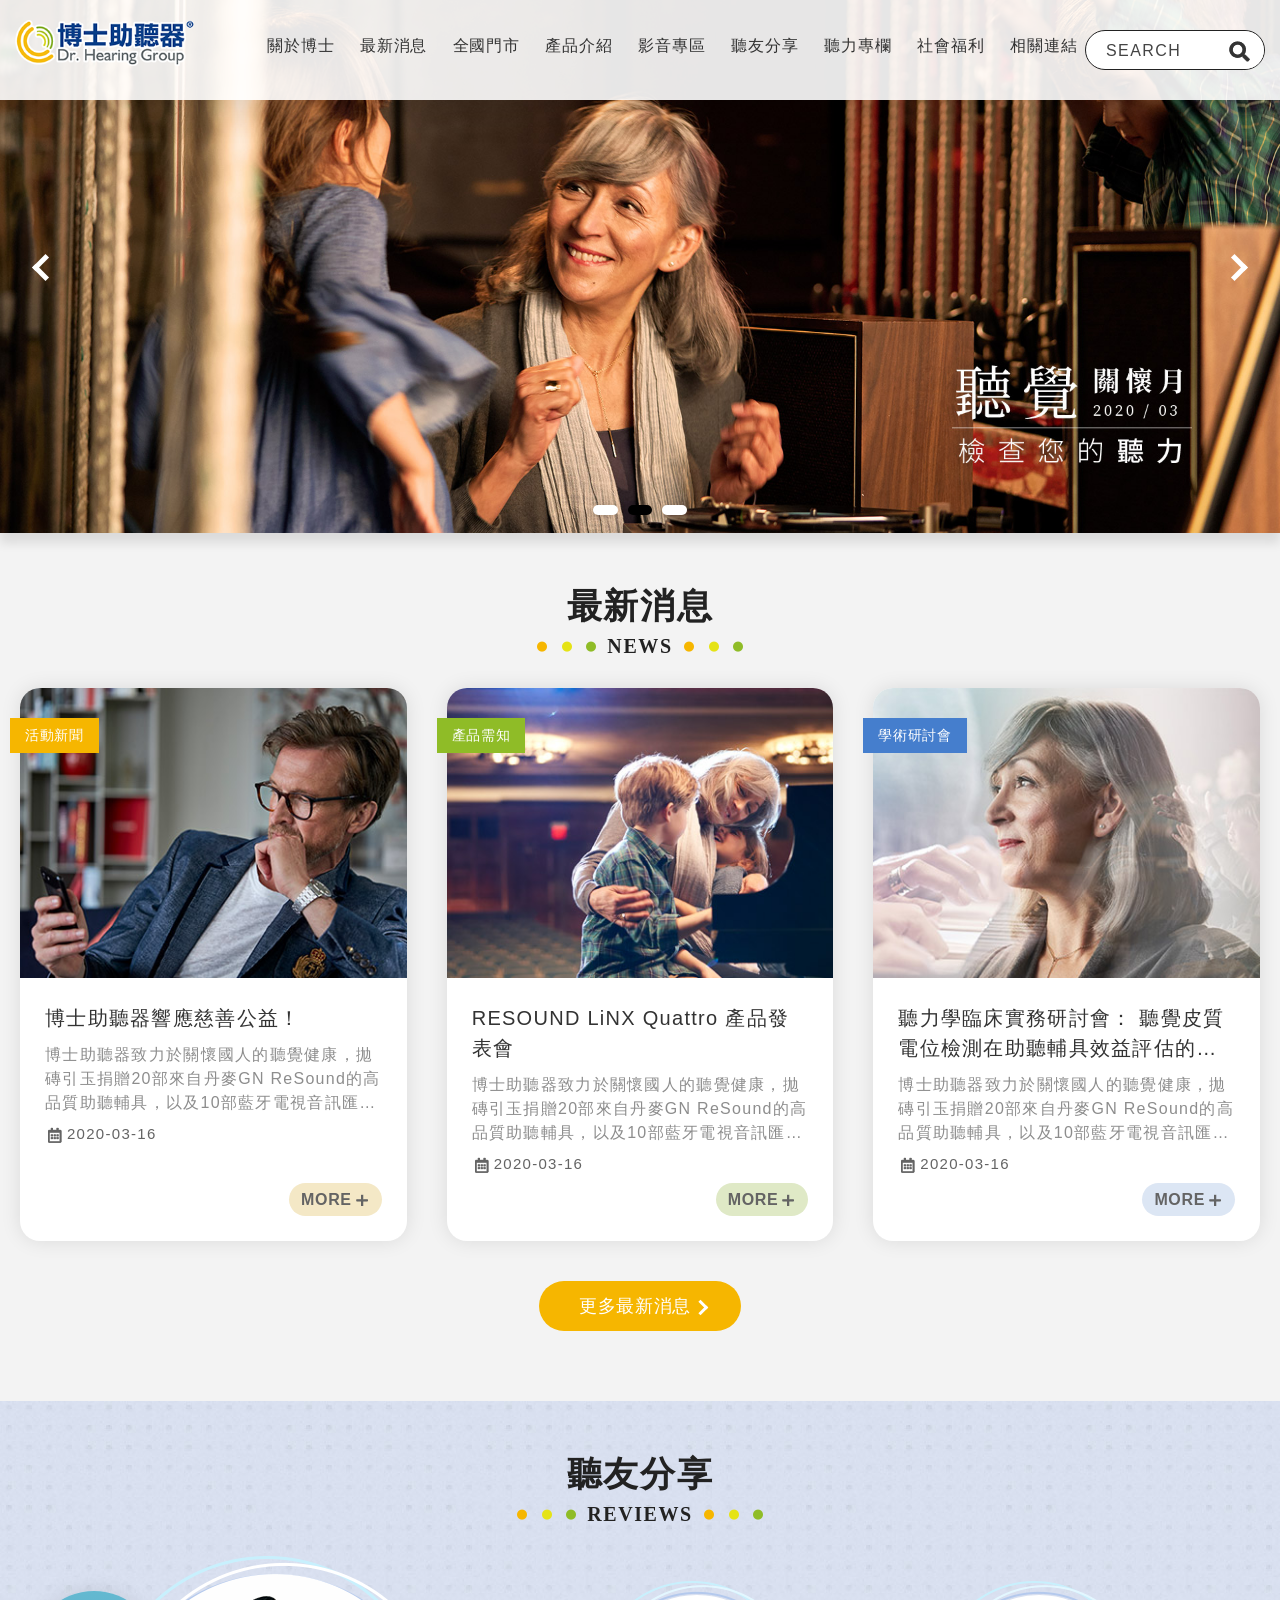
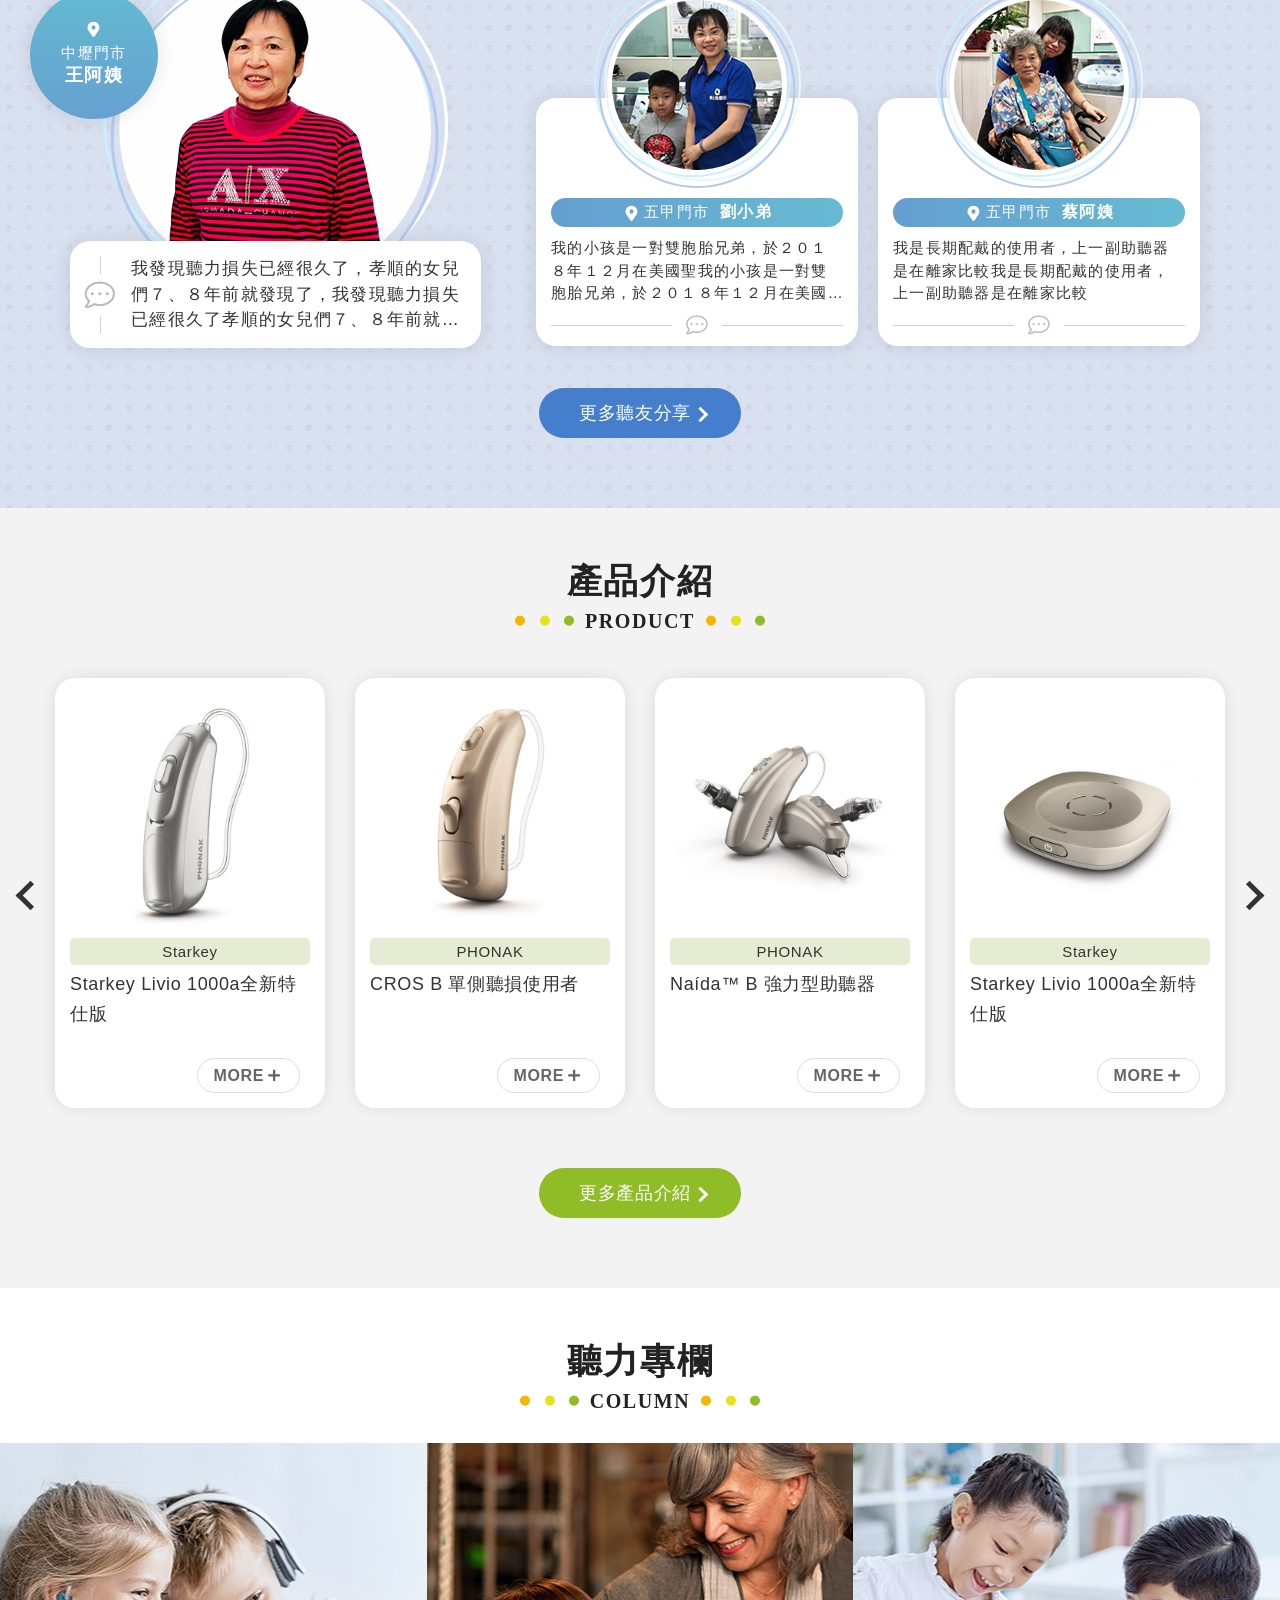
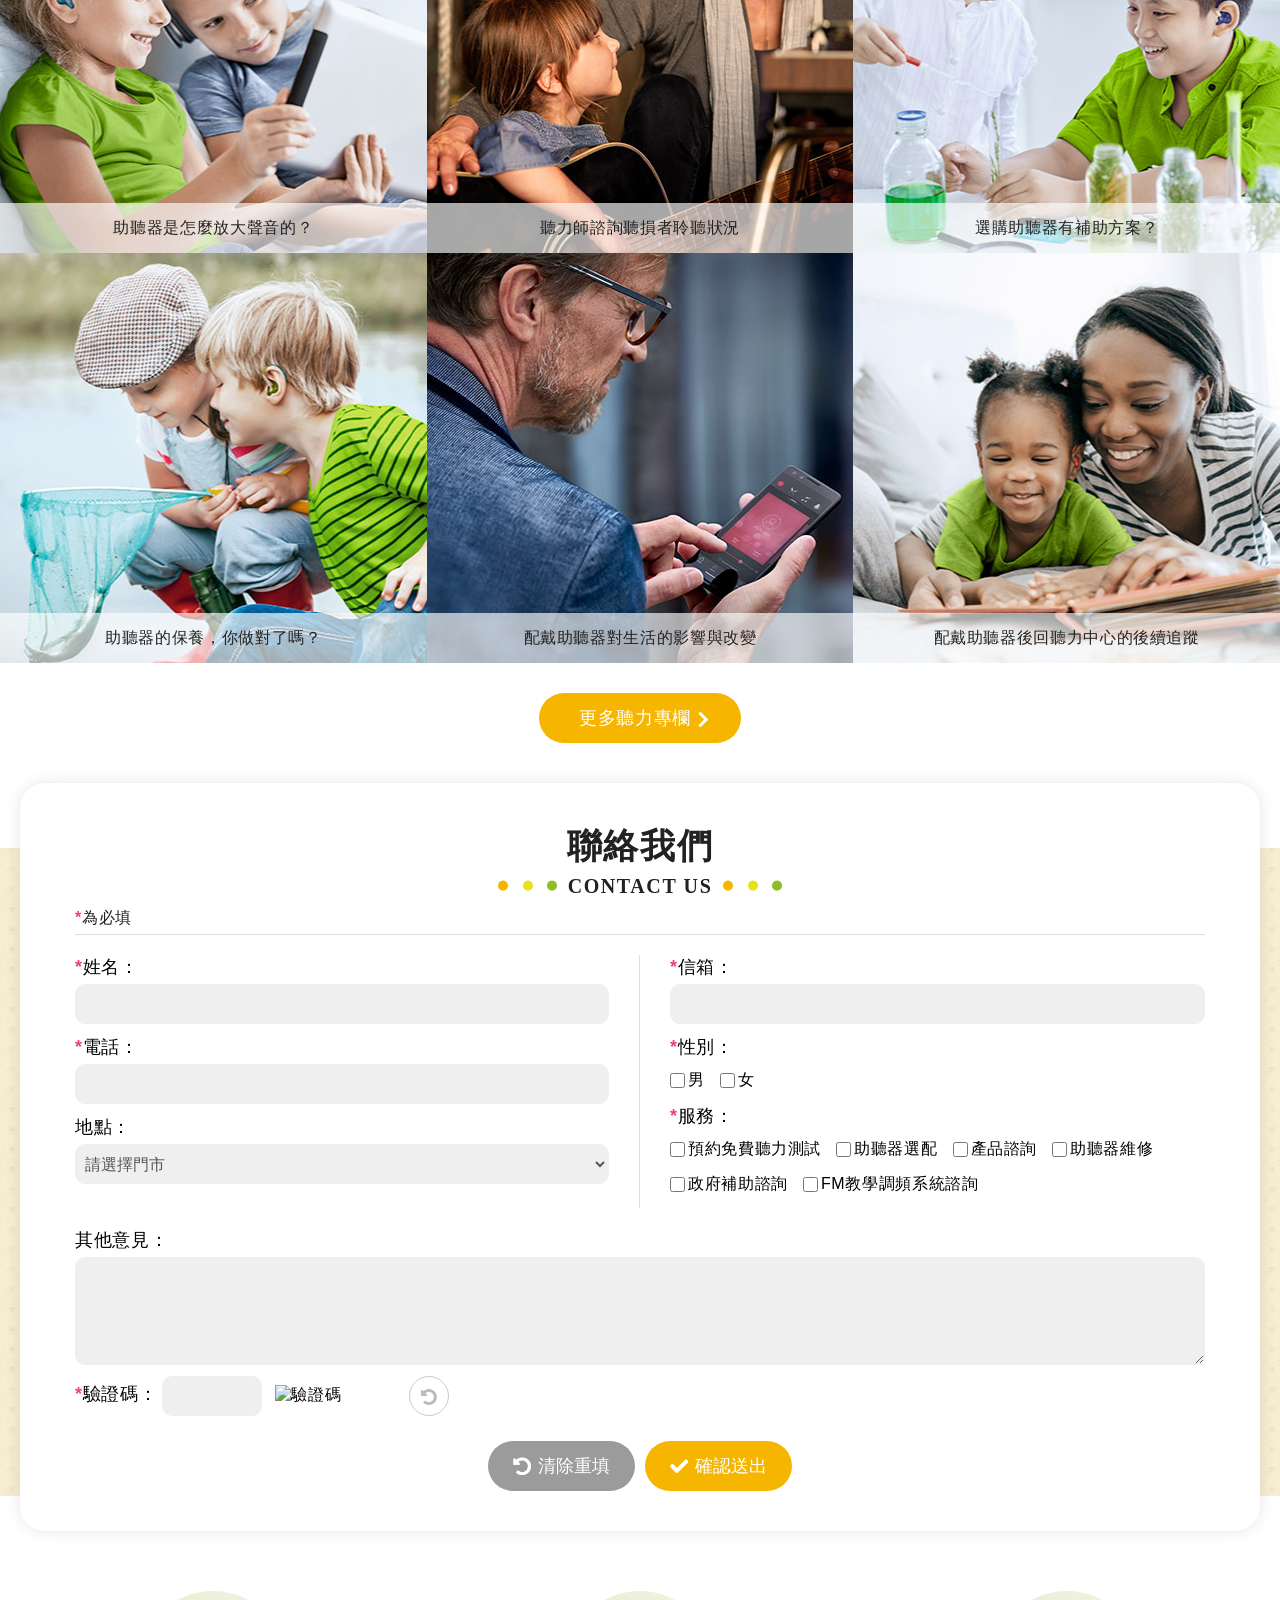
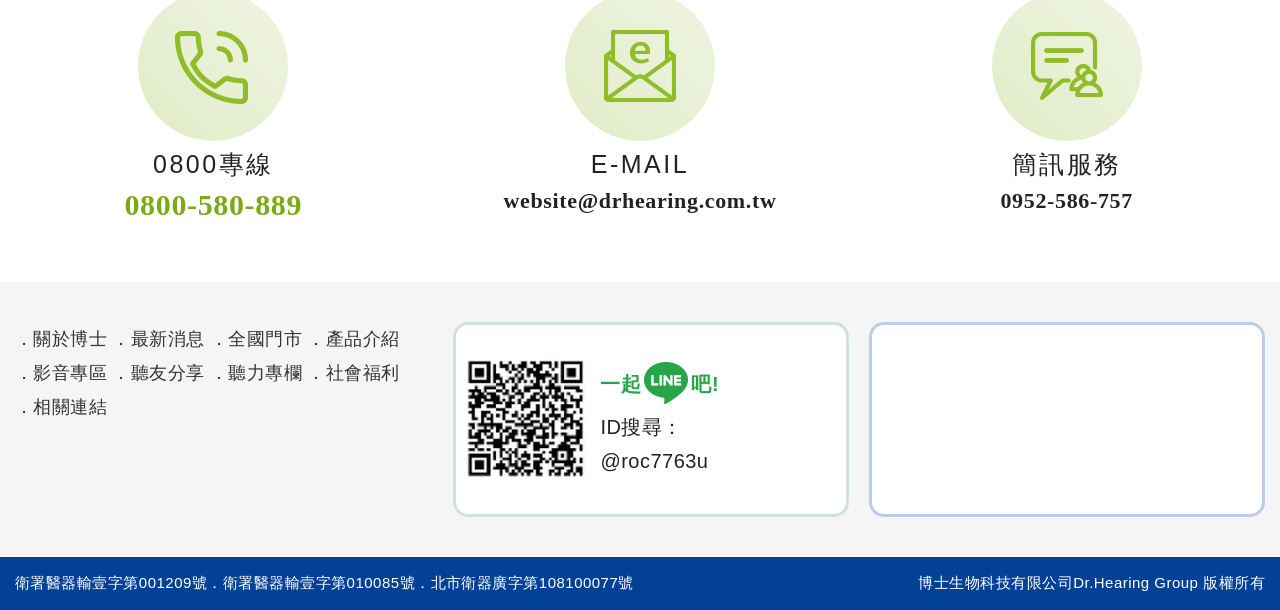
==== commit 60ec1325: "Update index.html" ====
--- a/drhearing/index.html
+++ b/drhearing/index.html
@@ -5,6 +5,7 @@
 <meta http-equiv="content-language" content="zh-Hant-TW" />
 <meta name="viewport" content="width=device-width, initial-scale=1.0, user-scalable=no, minimum-scale=1.0, maximum-scale=1.0" />
 <meta name="apple-mobile-web-app-capable" content="yes" />
+<meta name="robots" content="noindex, nofollow">	
 <title>首頁-博士助聽器</title>
 <link rel="shortcut icon" href="layout/tw/images/favicon.ico" type="image/x-icon"/>
 <link href="layout/tw/css/style.css" rel="stylesheet" type="text/css" />
@@ -588,4 +589,4 @@
 
 </div><!-- wrap end -->
 </body>
-</html>+</html>
